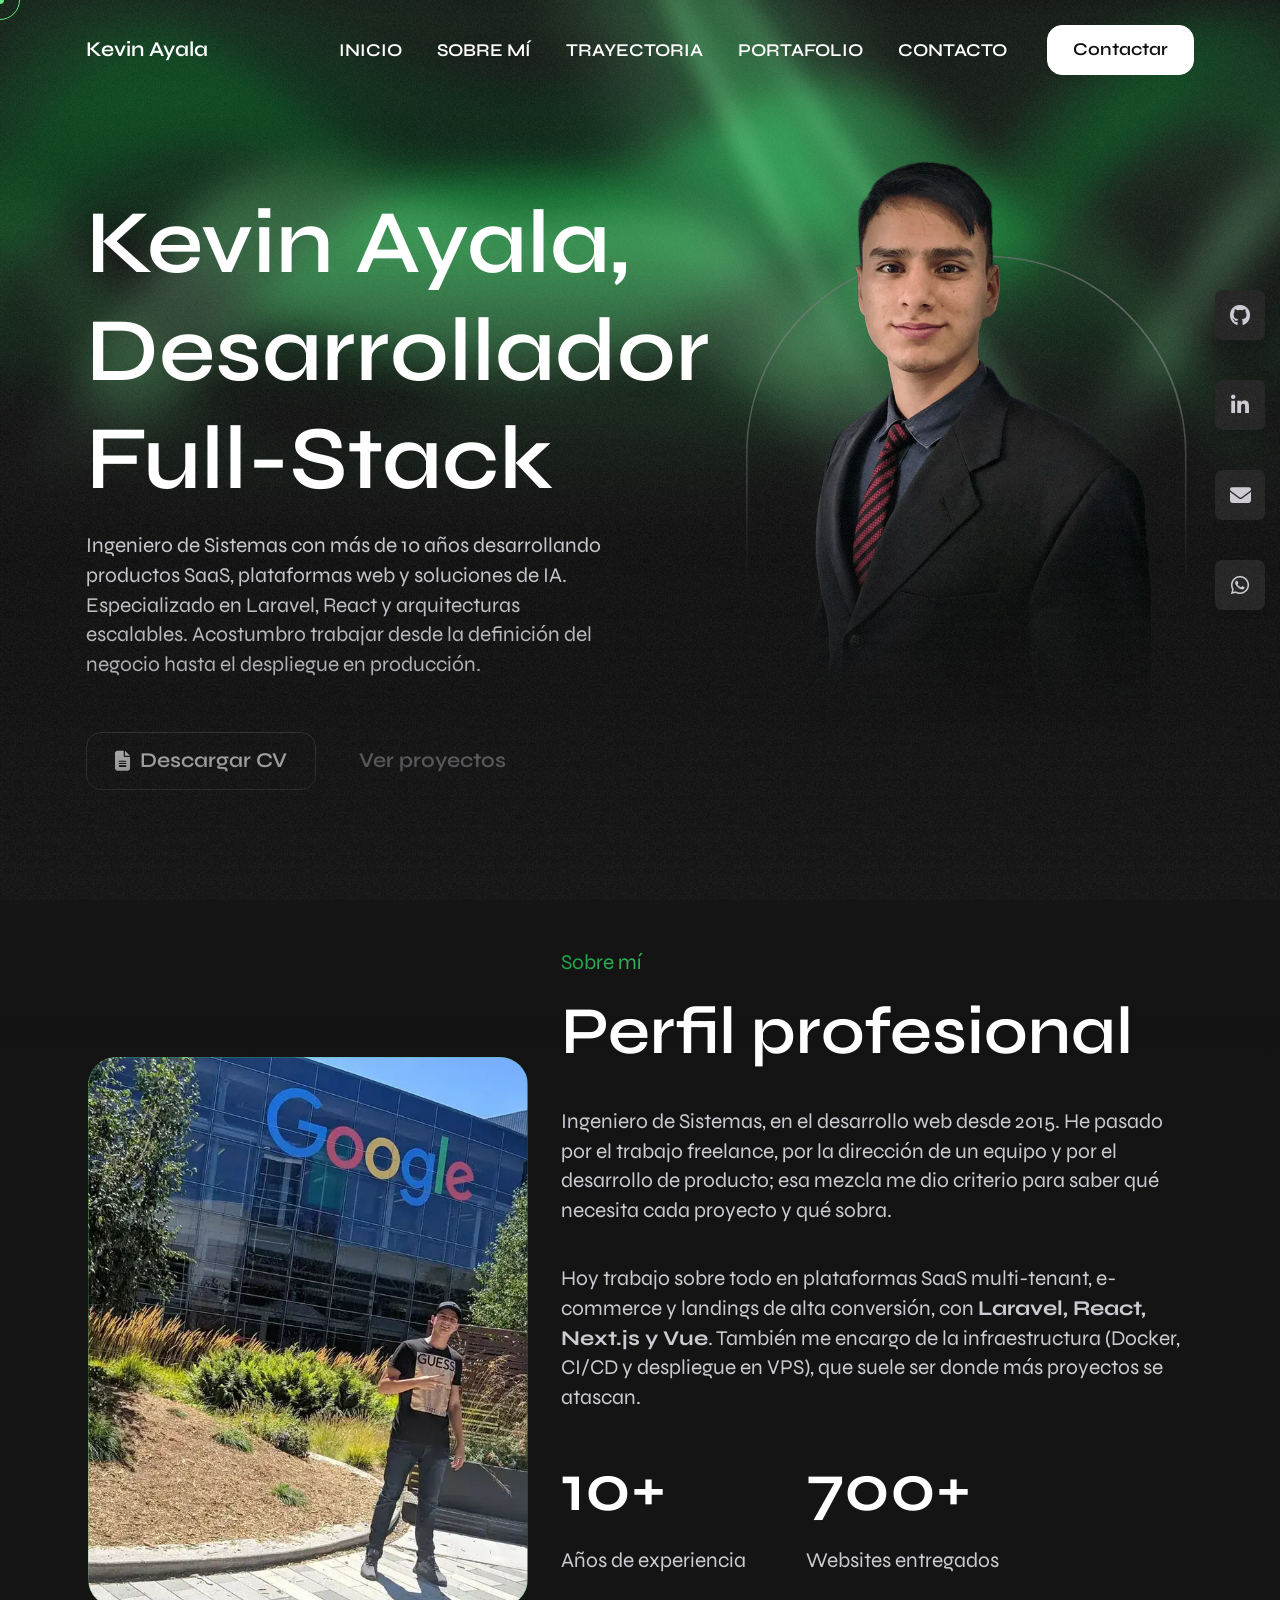
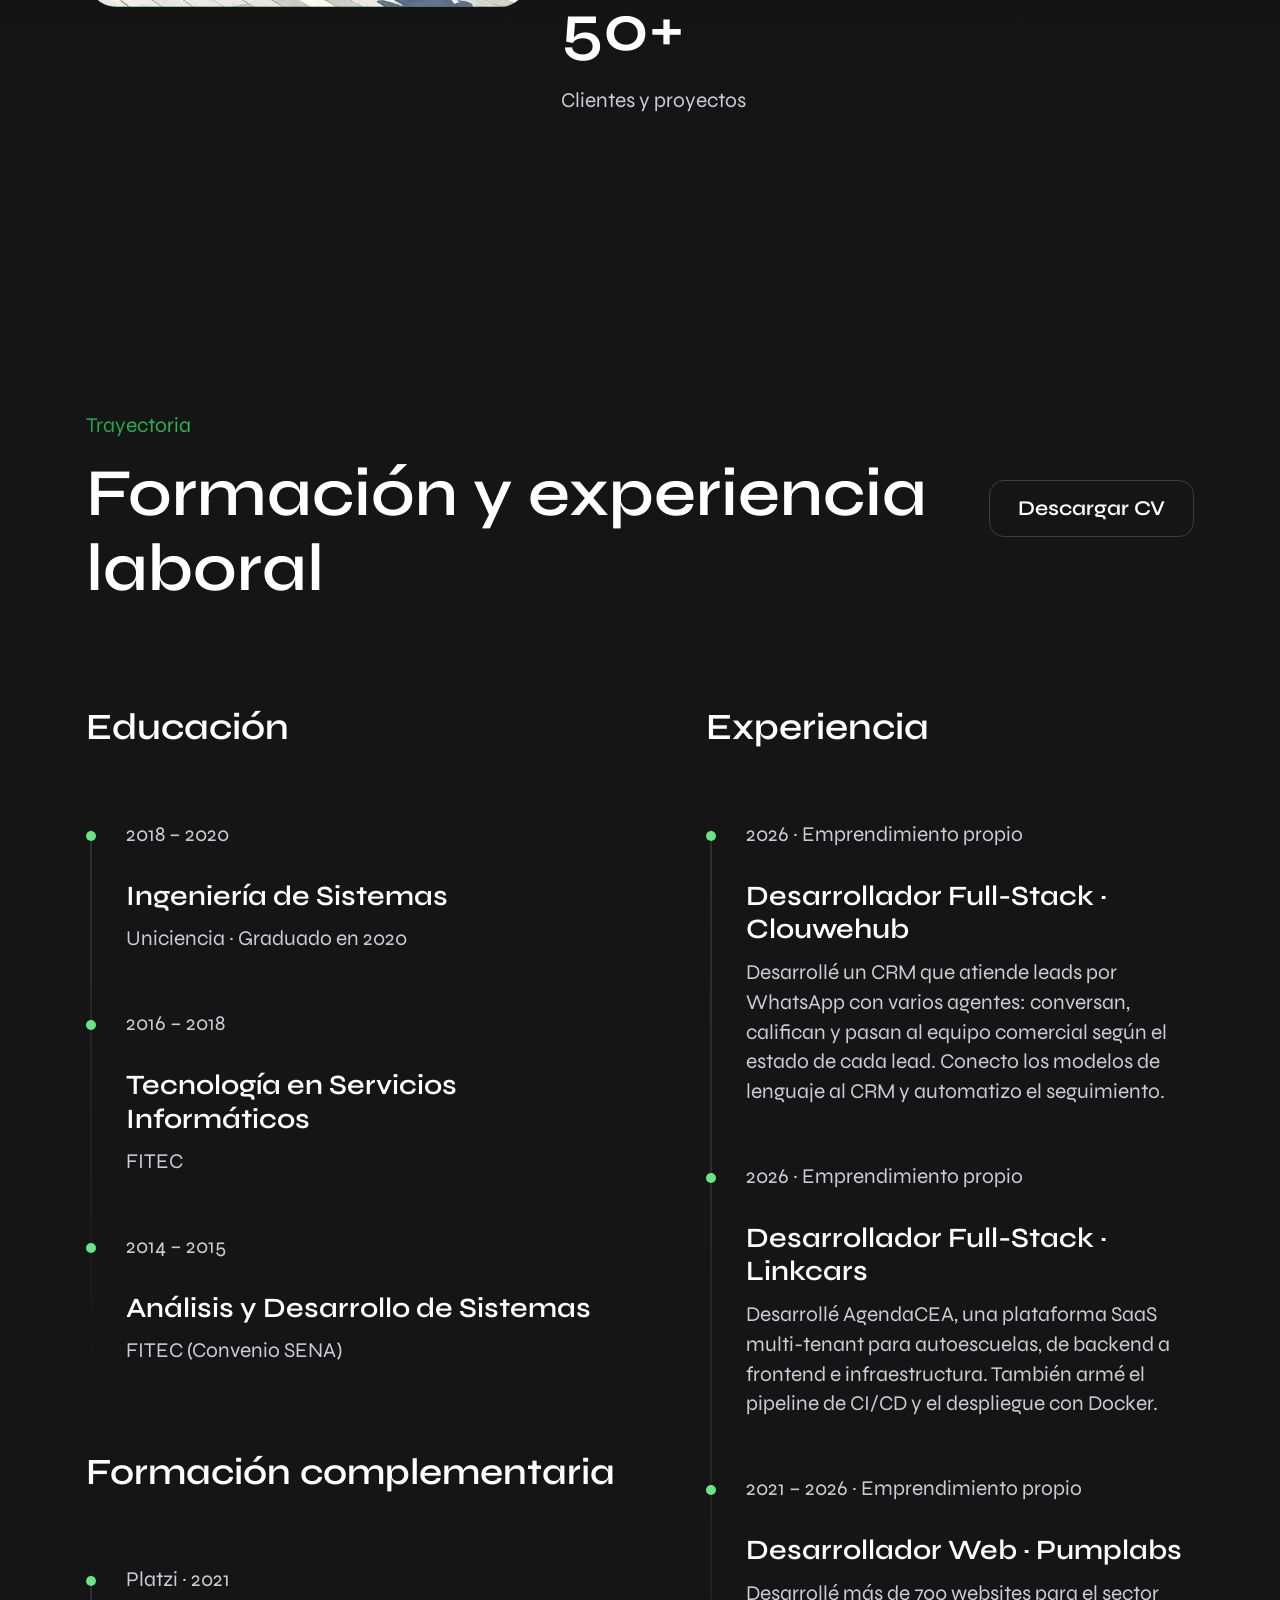
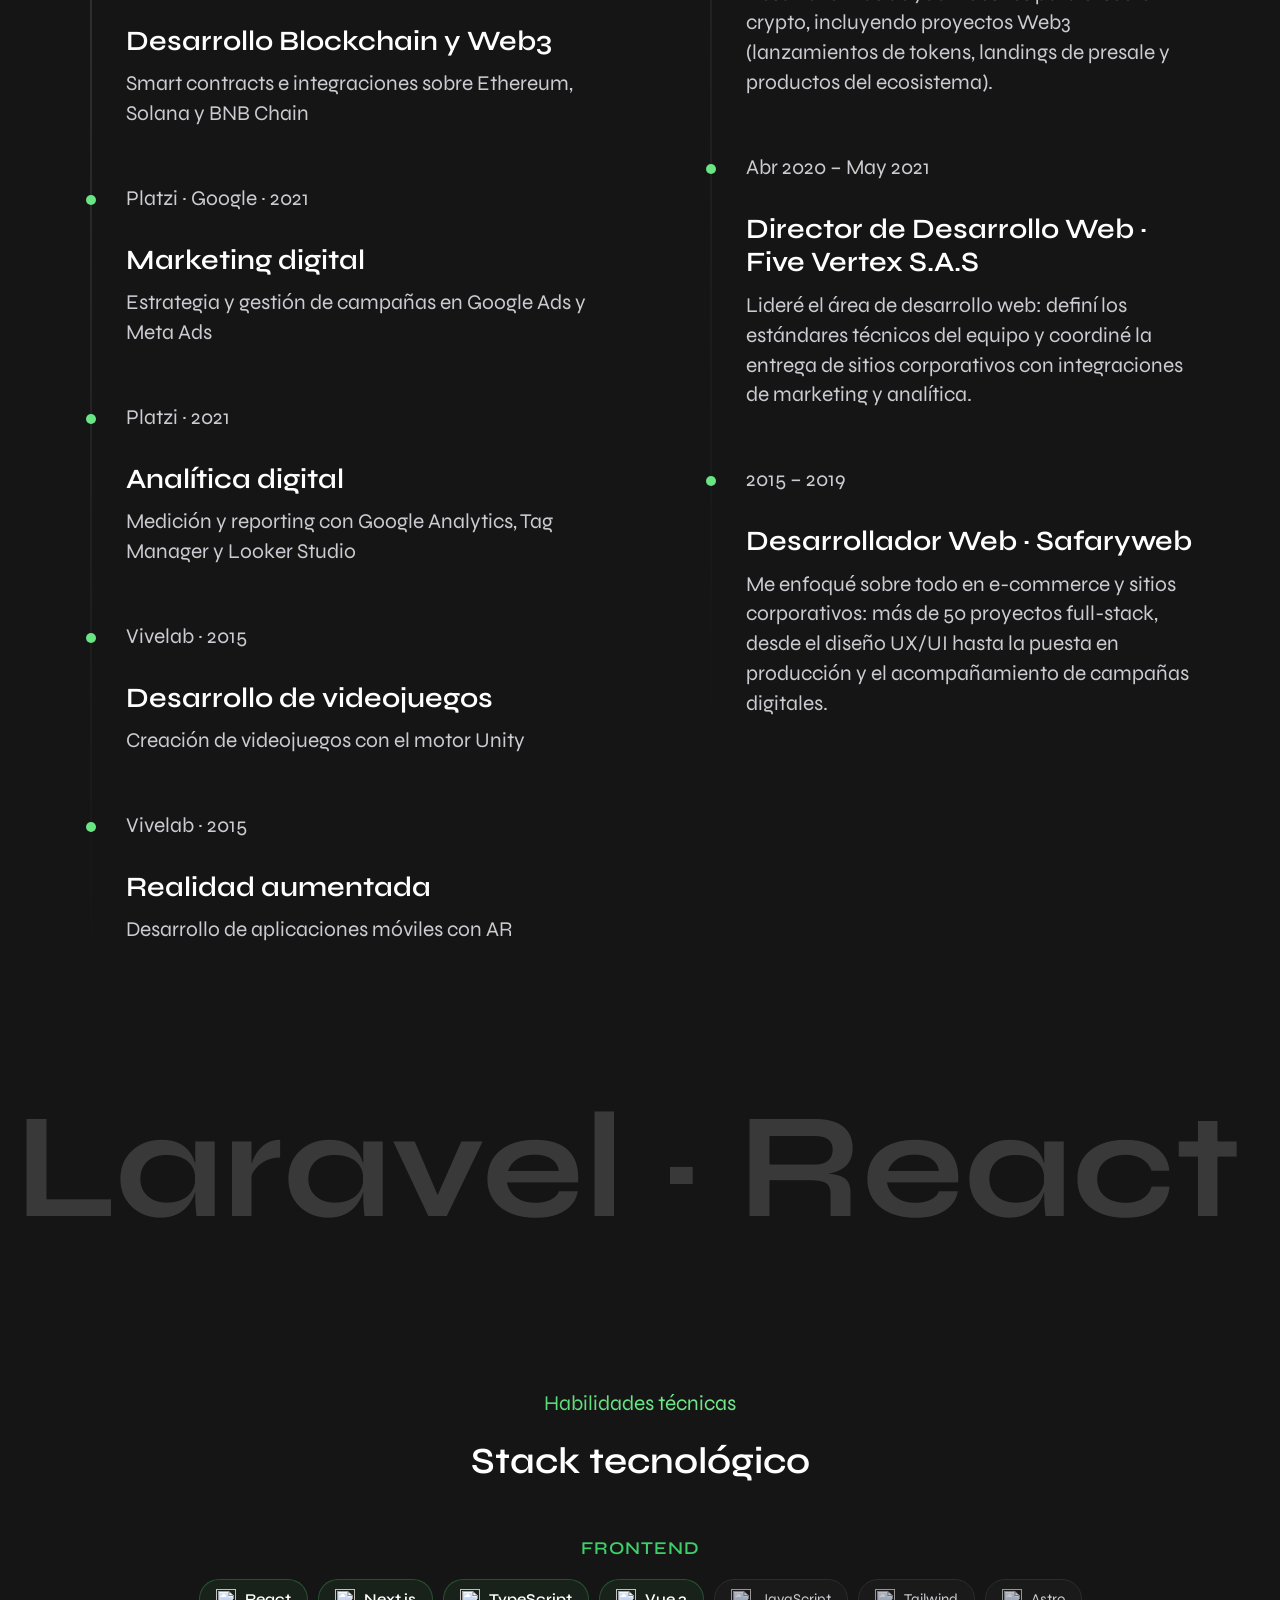
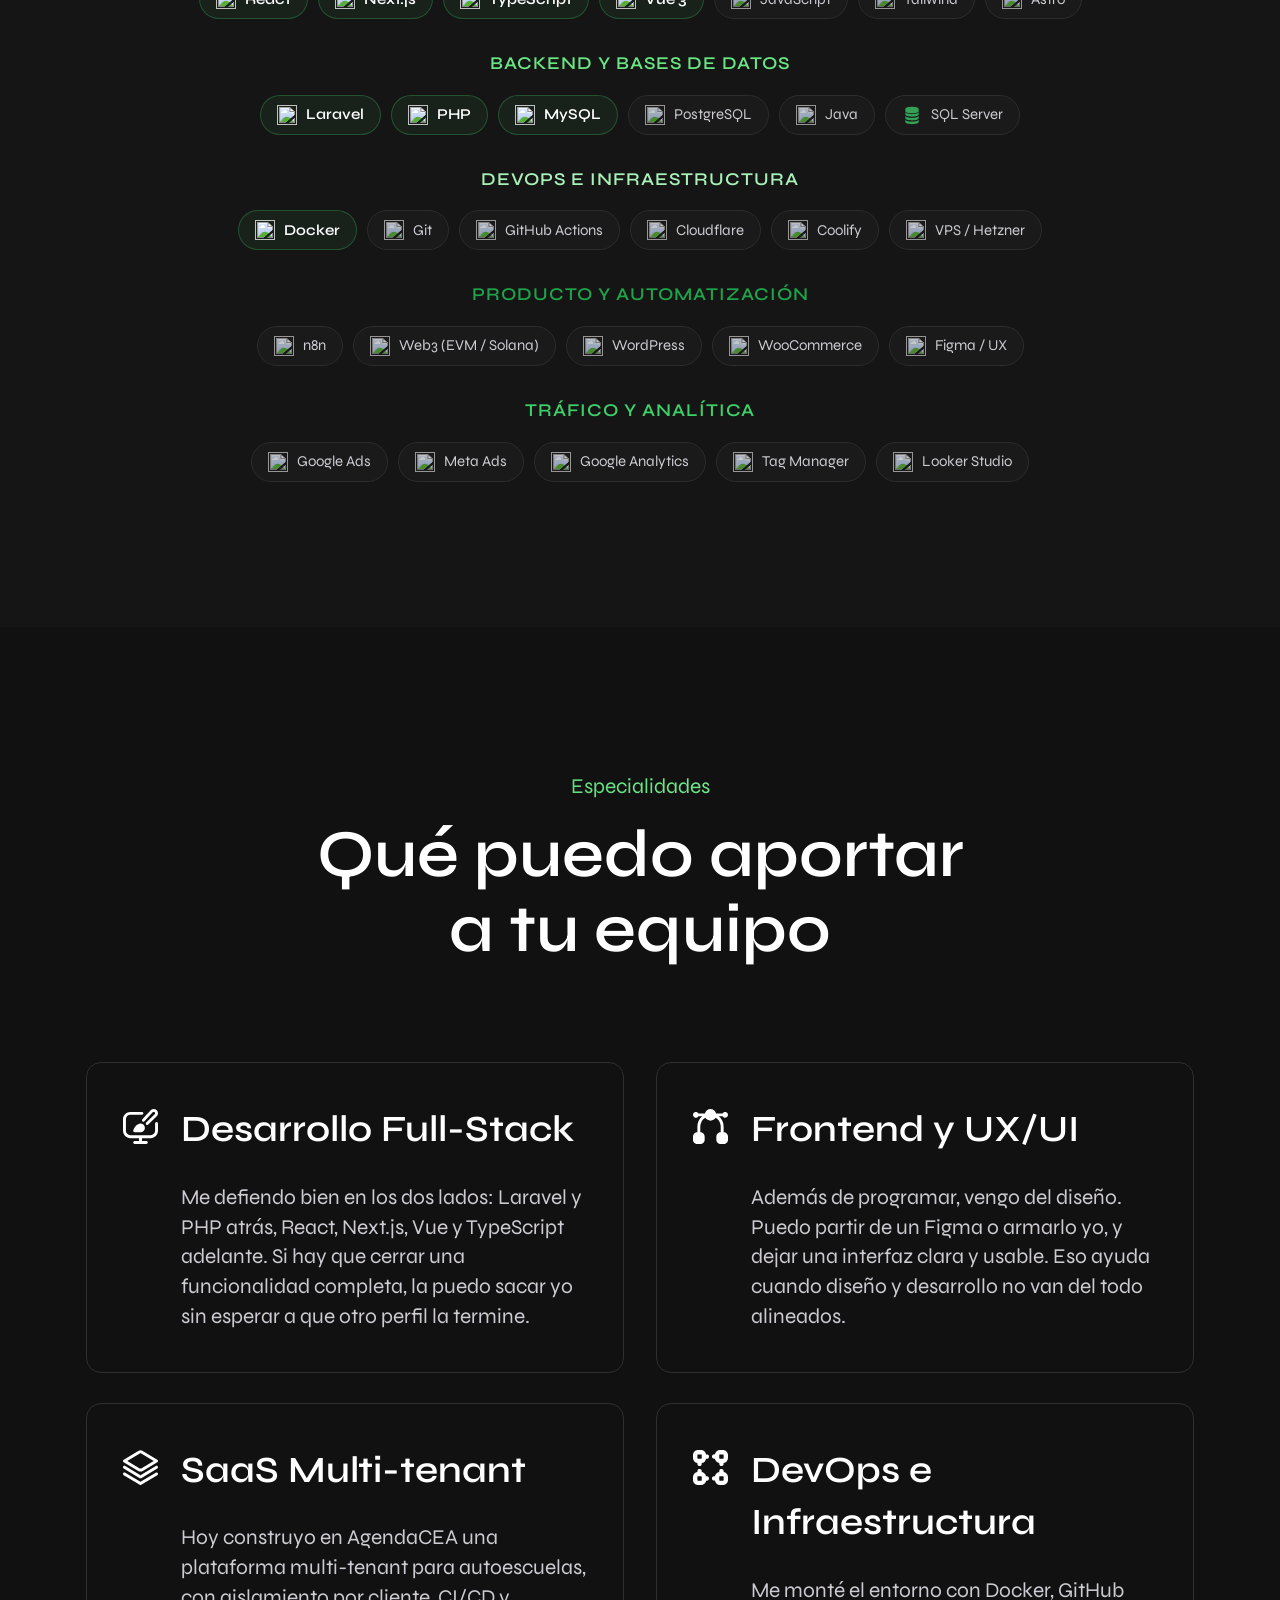
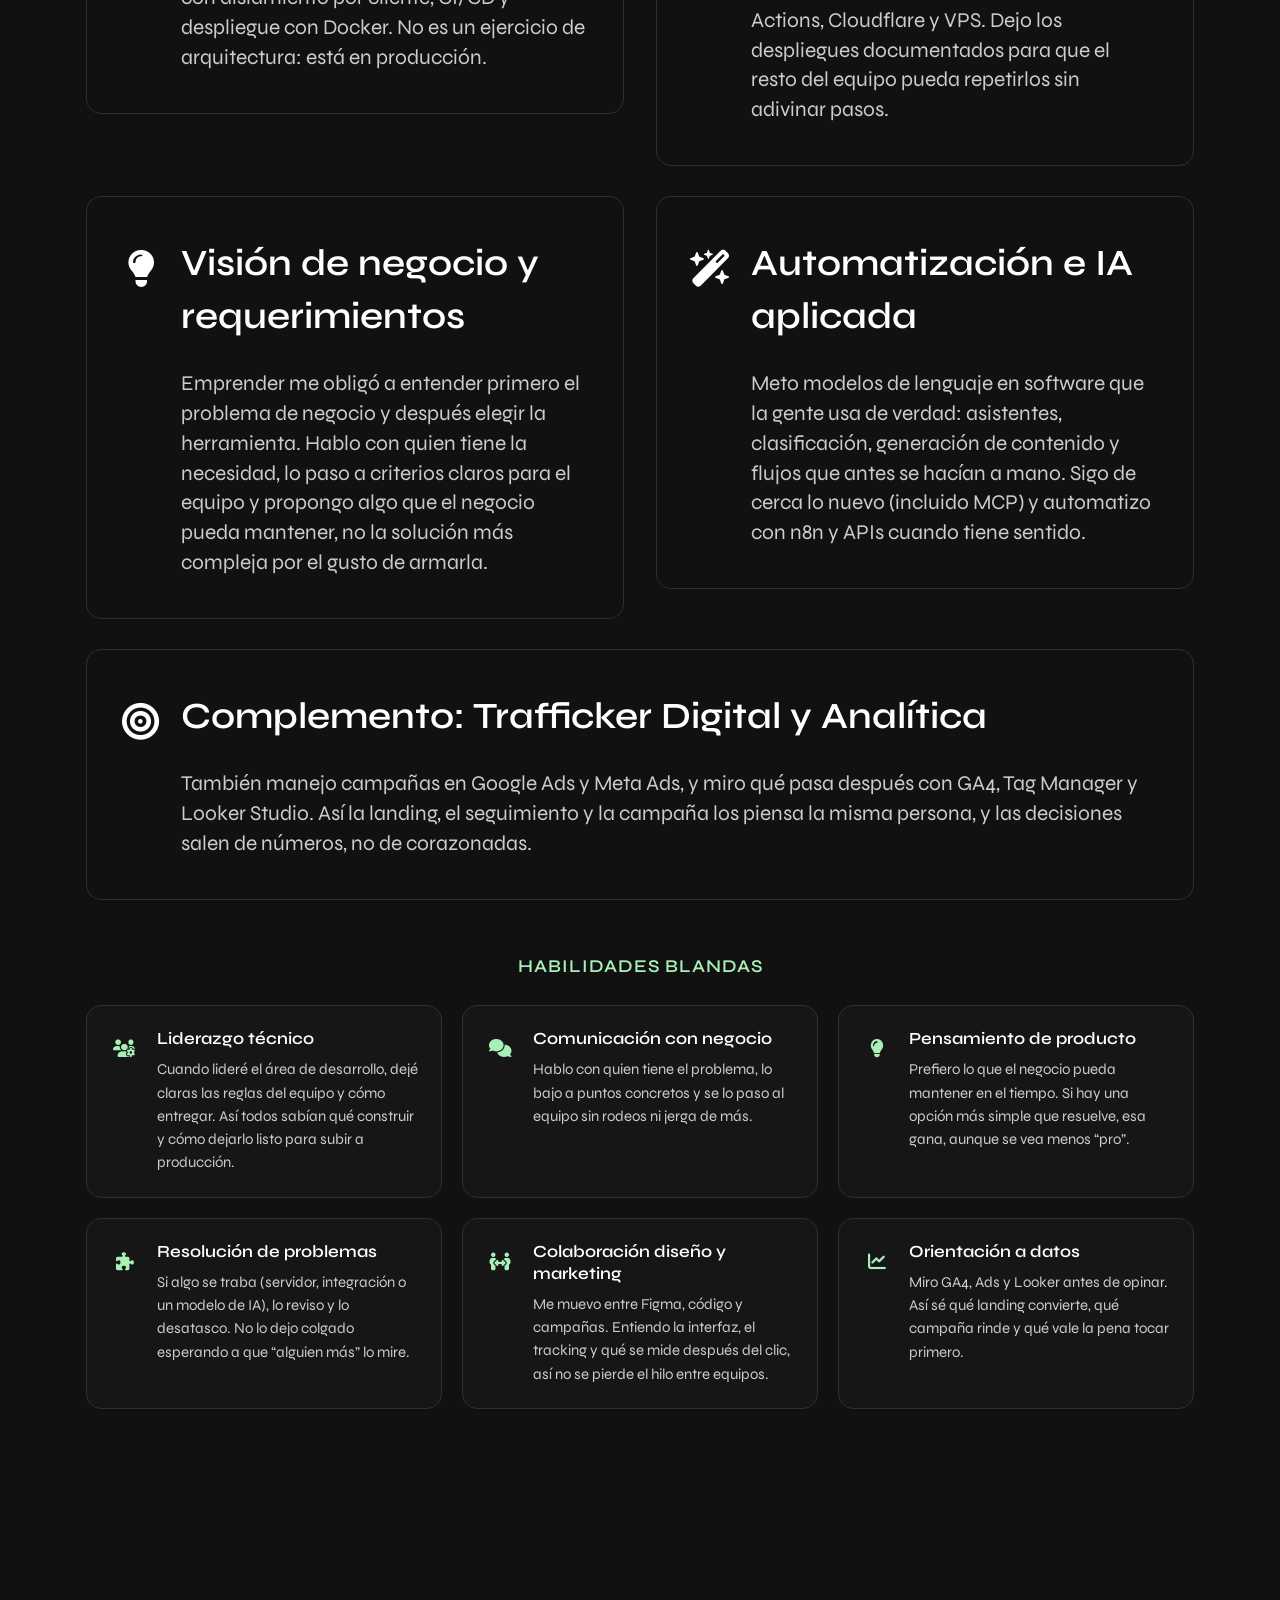
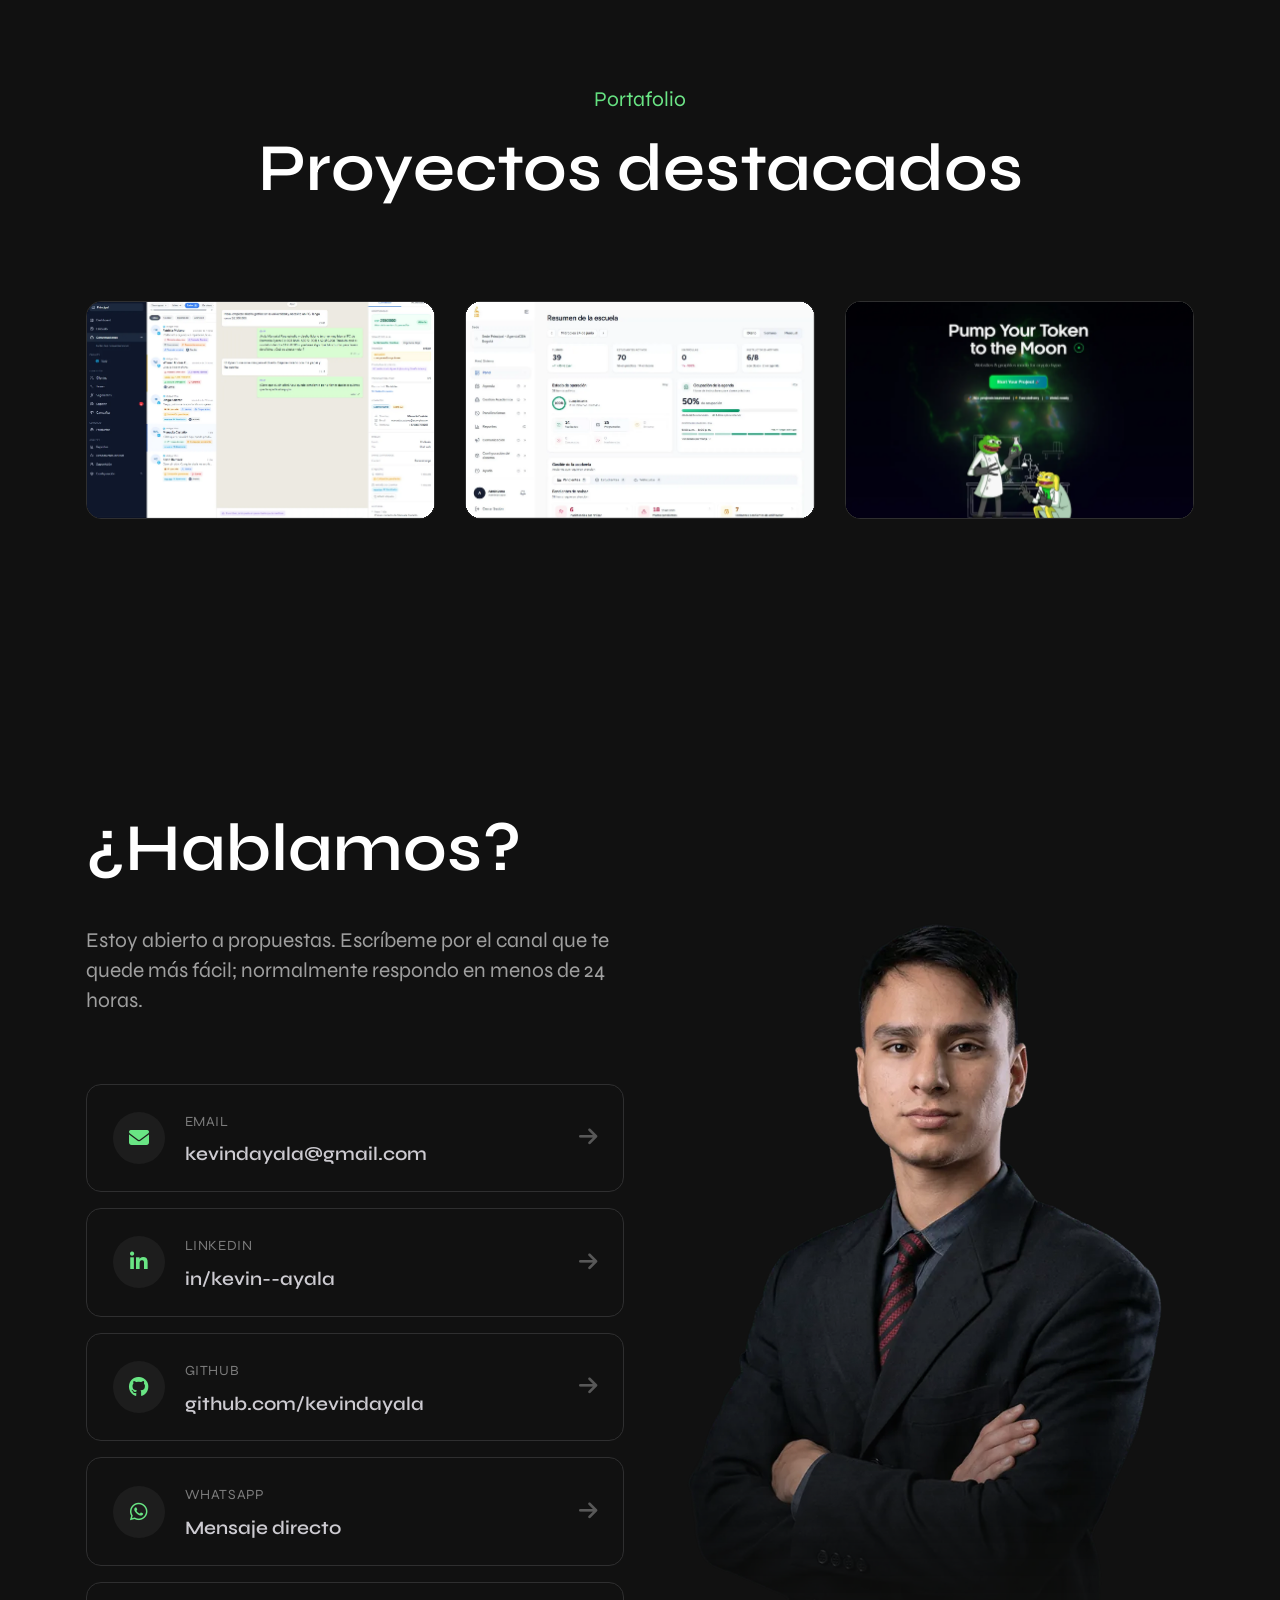
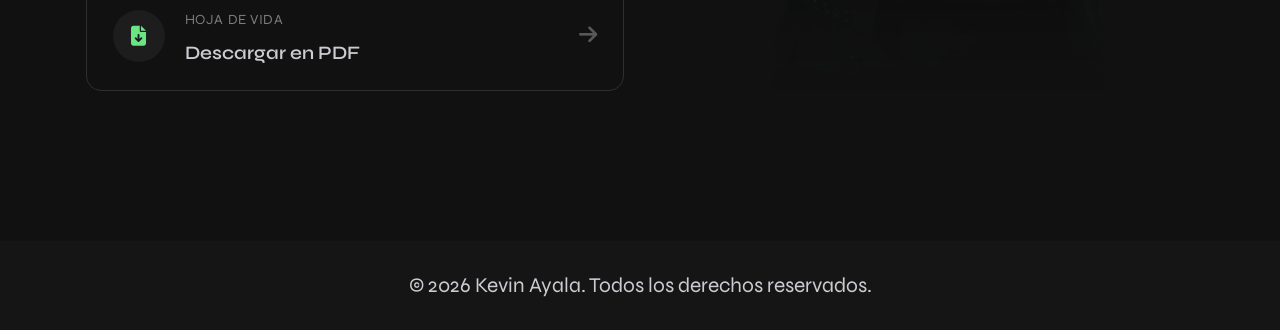
==== index.html @ e7b2472b "Initial commit: portafolio personal de Kevin Ayala." ====
<!DOCTYPE html>
<html class="no-js" lang="es">
  <head>
    <meta charset="utf-8">
    <meta http-equiv="x-ua-compatible" content="ie=edge">
    <meta name="viewport" content="width=device-width, initial-scale=1">
    <meta name="author" content="Kevin Ayala">
    <meta name="description" content="Ingeniero de Sistemas con más de 10 años desarrollando productos SaaS, plataformas web y soluciones de IA. Especializado en Laravel, React y arquitecturas escalables.">
    <meta name="robots" content="index, follow, max-image-preview:large">
    <meta name="theme-color" content="#111111">
    <link rel="canonical" href="https://kevindayala.github.io/">
    <link rel="icon" href="assets/img/brand/favicon.svg" type="image/svg+xml">
    <link rel="icon" href="assets/img/brand/favicon.png" sizes="64x64">
    <link rel="apple-touch-icon" href="assets/img/brand/apple-touch-icon.png">
    <title>Kevin Ayala, Desarrollador Full-Stack | Laravel, React e IA</title>

    <!-- Open Graph / Twitter -->
    <meta property="og:type" content="profile">
    <meta property="og:locale" content="es_CO">
    <meta property="og:site_name" content="Kevin Ayala">
    <meta property="og:title" content="Kevin Ayala, Desarrollador Full-Stack | Laravel, React e IA">
    <meta property="og:description" content="Ingeniero de Sistemas con más de 10 años desarrollando productos SaaS, plataformas web y soluciones de IA. Especializado en Laravel, React y arquitecturas escalables.">
    <meta property="og:url" content="https://kevindayala.github.io/">
    <meta property="og:image" content="https://kevindayala.github.io/assets/img/kevin/og.png">
    <meta property="og:image:width" content="1024">
    <meta property="og:image:height" content="537">
    <meta property="og:image:alt" content="Kevin Ayala, Desarrollador Full-Stack">
    <meta name="twitter:card" content="summary_large_image">
    <meta name="twitter:title" content="Kevin Ayala, Desarrollador Full-Stack | Laravel, React e IA">
    <meta name="twitter:description" content="Ingeniero de Sistemas con más de 10 años desarrollando productos SaaS, plataformas web y soluciones de IA. Especializado en Laravel, React y arquitecturas escalables.">
    <meta name="twitter:image" content="https://kevindayala.github.io/assets/img/kevin/og.png">

    <link rel="preconnect" href="https://fonts.googleapis.com">
    <link rel="preconnect" href="https://fonts.gstatic.com" crossorigin>
    <link rel="preload" href="assets/img/kevin/cover.webp" as="image" type="image/webp" fetchpriority="high">
    <link href="https://fonts.googleapis.com/css2?family=Syne:wght@400..800&display=swap" rel="stylesheet">
    <link rel="stylesheet" href="assets/css/bootstrap.min.css">
    <link rel="stylesheet" href="assets/css/fontawesome.min.css">
    <link rel="stylesheet" href="assets/css/animate.css">
    <link rel="stylesheet" href="assets/css/style.css">

    <script type="application/ld+json">
    {
      "@context": "https://schema.org",
      "@graph": [
        {
          "@type": "WebSite",
          "@id": "https://kevindayala.github.io/#website",
          "url": "https://kevindayala.github.io/",
          "name": "Kevin Ayala",
          "description": "Portafolio de Kevin Ayala, Desarrollador Full-Stack",
          "inLanguage": "es-CO",
          "publisher": { "@id": "https://kevindayala.github.io/#person" }
        },
        {
          "@type": "Person",
          "@id": "https://kevindayala.github.io/#person",
          "name": "Kevin Ayala",
          "url": "https://kevindayala.github.io/",
          "image": "https://kevindayala.github.io/assets/img/kevin/og.png",
          "jobTitle": "Desarrollador Full-Stack",
          "description": "Ingeniero de Sistemas con más de 10 años desarrollando productos SaaS, plataformas web y soluciones de IA. Especializado en Laravel, React y arquitecturas escalables. Acostumbro trabajar desde la definición del negocio hasta el despliegue en producción.",
          "address": {
            "@type": "PostalAddress",
            "addressLocality": "Bucaramanga",
            "addressCountry": "CO"
          },
          "sameAs": [
            "https://github.com/kevindayala",
            "https://linkedin.com/in/kevin--ayala"
          ],
          "knowsAbout": ["Laravel", "React", "Next.js", "Vue", "Docker", "SaaS", "LLM", "TypeScript"]
        }
      ]
    }
    </script>
  </head>
  <body>
    <div class="cs_grain" aria-hidden="true"></div>
    <!-- Scroll progress bar -->
    <div class="cs_scroll_progress" role="presentation"><span></span></div>

    <!-- Start Preloader -->
    <div class="cs_preloader cs_accent_color cs_primary_font">
      <div class="cs_preloader_in">K</div>
    </div>
    <!-- End Preloader -->

    <a class="cs_skip_link" href="#contenido">Saltar al contenido</a>

    <!-- Start Header Section -->
    <header class="cs_site_header cs_style_1 cs_transparent_header cs_primary_color cs_sticky_header">
      <div class="cs_main_header">
        <div class="container">
          <div class="cs_main_header_in">
            <div class="cs_main_header_left">
              <a class="cs_site_branding" href="index.html">
                <span class="cs_primary_color cs_semibold cs_fs_21">Kevin Ayala</span>
              </a>
            </div>
            <div class="cs_main_header_right">
              <nav class="cs_nav cs_semibold">
                <ul class="cs_nav_list">
                  <li><a href="#home">Inicio</a></li>
                  <li><a href="#about">Sobre mí</a></li>
                  <li><a href="#resume">Trayectoria</a></li>
                  <li><a href="#portfolio">Portafolio</a></li>
                  <li><a href="#contact">Contacto</a></li>
                </ul>
              </nav>
              <a href="#contact" class="cs_btn cs_style_1 cs_type_2 cs_radius_15">Contactar</a>
            </div>
          </div>
        </div>
      </div>
    </header>
    <!-- End Header Section -->

    <main id="contenido">
    <!-- Start Hero Section -->
    <section class="cs_hero cs_style_1 cs_center position-relative" id="home">
      <div class="cs_hero_aurora" aria-hidden="true">
        <canvas class="cs_hero_aurora_canvas"></canvas>
      </div>
      <div class="cs_hero_light" aria-hidden="true">
        <img src="assets/img/brand/light.svg" alt="">
      </div>
      <div class="container">
        <div class="cs_hero_text position-relative wow fadeInLeft" data-wow-duration="1s" data-wow-delay="0.2s">
          <h1 class="cs_hero_title cs_fs_90 cs_mb_18 cs_split_text">Kevin Ayala, Desarrollador Full-Stack</h1>
          <p class="cs_hero_subtitle cs_mb_52">Ingeniero de Sistemas con más de 10 años desarrollando productos SaaS, plataformas web y soluciones de IA. Especializado en Laravel, React y arquitecturas escalables. Acostumbro trabajar desde la definición del negocio hasta el despliegue en producción.</p>
          <div class="cs_hero_btns">
            <a href="assets/CV_Kevin_Ayala.pdf" class="cs_btn cs_style_1 cs_radius_15" download>
              <i class="fa-solid fa-file-lines" aria-hidden="true"></i>
              Descargar CV
            </a>
            <a href="#portfolio" class="cs_btn cs_style_1 cs_type_1 cs_radius_15">Ver proyectos</a>
          </div>
        </div>
        <div class="cs_hero_img wow fadeInDown" data-wow-duration="1s" data-wow-delay="0.3s">
          <img src="assets/img/kevin/cover.webp" alt="Kevin Ayala" width="784" height="1080" fetchpriority="high" decoding="async">
          <div class="cs_hero_img_shape">
            <svg width="557" height="545" viewBox="0 0 557 545" fill="none" xmlns="http://www.w3.org/2000/svg">
              <mask id="path-1-inside-1_98_216" fill="white">
              <path d="M0.0170898 250.563C0.0170898 112.492 111.946 0.563171 250.017 0.563171H306.983C445.054 0.563171 556.983 112.492 556.983 250.563V545H0.0170898V250.563Z"/>
              </mask>
              <path d="M-1.98291 250.563C-1.98291 111.387 110.841 -1.43683 250.017 -1.43683H306.983C446.159 -1.43683 558.983 111.387 558.983 250.563H554.983C554.983 113.597 443.949 2.56317 306.983 2.56317H250.017C113.05 2.56317 2.01709 113.597 2.01709 250.563H-1.98291ZM556.983 545H0.0170898H556.983ZM-1.98291 545V250.563C-1.98291 111.387 110.841 -1.43683 250.017 -1.43683V2.56317C113.05 2.56317 2.01709 113.597 2.01709 250.563V545H-1.98291ZM306.983 -1.43683C446.159 -1.43683 558.983 111.387 558.983 250.563V545H554.983V250.563C554.983 113.597 443.949 2.56317 306.983 2.56317V-1.43683Z" fill="url(#paint0_linear_98_216)" fill-opacity="0.8" mask="url(#path-1-inside-1_98_216)"/>
              <defs>
              <linearGradient id="paint0_linear_98_216" x1="303.558" y1="433.754" x2="298.481" y2="-12.7793" gradientUnits="userSpaceOnUse">
              <stop stop-color="#CDCBD1" stop-opacity="0" offset="0"/>
              <stop offset="1" stop-color="#69686B"/>
              </linearGradient>
              </defs>
            </svg>
          </div>
        </div>
      </div>
      <div class="cs_hero_social_btns wow fadeIn" data-wow-duration="1.3s" data-wow-delay="0.2s">
        <a href="https://github.com/kevindayala" target="_blank" rel="noopener noreferrer" class="cs_center cs_radius_7" aria-label="GitHub"><i class="fa-brands fa-github"></i></a>
        <a href="https://linkedin.com/in/kevin--ayala" target="_blank" rel="noopener noreferrer" class="cs_center cs_radius_7" aria-label="LinkedIn"><i class="fa-brands fa-linkedin-in"></i></a>
        <a href="#contact" class="cs_center cs_radius_7 js-mail" data-mail="a2V2aW5kYXlhbGFAZ21haWwuY29t" aria-label="Email"><i class="fa-solid fa-envelope"></i></a>
        <a href="#" class="cs_center cs_radius_7 js-whatsapp" data-wa="NTczMTYzOTQyNDU5" rel="noopener noreferrer" aria-label="WhatsApp"><i class="fa-brands fa-whatsapp"></i></a>
      </div>
    </section>
    <!-- End Hero Section -->

    <!-- Start About Section -->
    <section id="about">
      <div class="container">
        <div class="row align-items-center cs_gap_y_40 cs_about_row">
          <div class="col-lg-7 cs_about_copy">
            <div class="cs_about_info">
              <div class="cs_section_heading cs_style_1 cs_mb_38">
                <p class="cs_section_subtitle cs_accent_color cs_mb_16 wow fadeInUp" data-wow-duration="0.8s" data-wow-delay="0.2s">Sobre mí</p>
                <h2 class="cs_section_title cs_fs_67 mb-0">Perfil profesional</h2>
              </div>
              <div class="cs_about_body">
                <p class="cs_mb_38 cs_reveal">
                  Ingeniero de Sistemas, en el desarrollo web desde 2015. He pasado por el trabajo freelance,
                  por la dirección de un equipo y por el desarrollo de producto; esa mezcla me dio criterio para
                  saber qué necesita cada proyecto y qué sobra.
                </p>
                <p class="cs_mb_38 cs_reveal">
                  Hoy trabajo sobre todo en plataformas SaaS multi-tenant, e-commerce y landings de alta conversión,
                  con <strong>Laravel, React, Next.js y Vue</strong>. También me encargo de la infraestructura
                  (Docker, CI/CD y despliegue en VPS), que suele ser donde más proyectos se atascan.
                </p>
                <ul class="cs_list cs_style_2 cs_mp_0 cs_reveal">
                  <li>
                    <h2 class="cs_fs_67 cs_counter" data-count="10" data-suffix="+">10+</h2>
                    <p class="mb-0">Años de experiencia</p>
                  </li>
                  <li>
                    <h2 class="cs_fs_67 cs_counter" data-count="700" data-suffix="+">700+</h2>
                    <p class="mb-0">Websites entregados</p>
                  </li>
                  <li>
                    <h2 class="cs_fs_67 cs_counter" data-count="50" data-suffix="+">50+</h2>
                    <p class="mb-0">Clientes y proyectos</p>
                  </li>
                </ul>
              </div>
            </div>
          </div>
          <div class="col-lg-5 cs_about_media_col">
            <div class="cs_about_media_wrap cs_reveal_media">
              <div class="cs_about_media">
                <img src="assets/img/kevin/about.webp" alt="Kevin Ayala" width="800" height="800" loading="lazy" decoding="async">
              </div>
            </div>
          </div>
        </div>
      </div>
      <div class="cs_height_150 cs_height_lg_80"></div>
    </section>
    <!-- End About Section -->

    <!-- Start Resume Section -->
    <section id="resume" class="cs_ternary_bg">
      <div class="cs_height_145 cs_height_lg_75"></div>
      <div class="container">
        <div class="cs_section_heading cs_style_2">
          <div class="cs_section_heading_left">
            <p class="cs_section_subtitle cs_accent_color cs_mb_16 wow fadeInLeft" data-wow-duration="0.8s" data-wow-delay="0.2s">Trayectoria</p>
            <h2 class="cs_section_title cs_fs_67 mb-0">Formación y experiencia laboral</h2>
          </div>
          <div class="cs_section_heading_right">
            <a href="assets/CV_Kevin_Ayala.pdf" class="cs_btn cs_style_1 cs_radius_15" download>Descargar CV</a>
          </div>
        </div>
        <div class="cs_height_95 cs_height_lg_50"></div>
        <div class="row cs_gap_y_50">
          <div class="col-lg-6">
            <h3 class="cs_fs_37 cs_mb_66 cs_mb_lg_35">Educación</h3>
            <ul class="cs_list cs_style_1 cs_mp_0">
              <li class="wow fadeInUp" data-wow-duration="0.8s" data-wow-delay="0.10s">
                <p class="cs_mb_30 cs_mb_lg_15">2018 – 2020</p>
                <h3 class="cs_fs_28 cs_mb_11">Ingeniería de Sistemas</h3>
                <p class="mb-0">Uniciencia · Graduado en 2020</p>
              </li>
              <li class="wow fadeInUp" data-wow-duration="0.8s" data-wow-delay="0.22s">
                <p class="cs_mb_30 cs_mb_lg_15">2016 – 2018</p>
                <h3 class="cs_fs_28 cs_mb_11">Tecnología en Servicios Informáticos</h3>
                <p class="mb-0">FITEC</p>
              </li>
              <li class="wow fadeInUp" data-wow-duration="0.8s" data-wow-delay="0.34s">
                <p class="cs_mb_30 cs_mb_lg_15">2014 – 2015</p>
                <h3 class="cs_fs_28 cs_mb_11">Análisis y Desarrollo de Sistemas</h3>
                <p class="mb-0">FITEC (Convenio SENA)</p>
              </li>
            </ul>
            <div class="cs_height_80 cs_height_lg_50"></div>
            <h3 class="cs_fs_37 cs_mb_66 cs_mb_lg_35">Formación complementaria</h3>
            <ul class="cs_list cs_style_1 cs_mp_0">
              <li class="wow fadeInUp" data-wow-duration="0.8s" data-wow-delay="0.10s">
                <p class="cs_mb_30 cs_mb_lg_15">Platzi · 2021</p>
                <h3 class="cs_fs_28 cs_mb_11">Desarrollo Blockchain y Web3</h3>
                <p class="mb-0">Smart contracts e integraciones sobre Ethereum, Solana y BNB Chain</p>
              </li>
              <li class="wow fadeInUp" data-wow-duration="0.8s" data-wow-delay="0.22s">
                <p class="cs_mb_30 cs_mb_lg_15">Platzi · Google · 2021</p>
                <h3 class="cs_fs_28 cs_mb_11">Marketing digital</h3>
                <p class="mb-0">Estrategia y gestión de campañas en Google Ads y Meta Ads</p>
              </li>
              <li class="wow fadeInUp" data-wow-duration="0.8s" data-wow-delay="0.34s">
                <p class="cs_mb_30 cs_mb_lg_15">Platzi · 2021</p>
                <h3 class="cs_fs_28 cs_mb_11">Analítica digital</h3>
                <p class="mb-0">Medición y reporting con Google Analytics, Tag Manager y Looker Studio</p>
              </li>
              <li class="wow fadeInUp" data-wow-duration="0.8s" data-wow-delay="0.46s">
                <p class="cs_mb_30 cs_mb_lg_15">Vivelab · 2015</p>
                <h3 class="cs_fs_28 cs_mb_11">Desarrollo de videojuegos</h3>
                <p class="mb-0">Creación de videojuegos con el motor Unity</p>
              </li>
              <li class="wow fadeInUp" data-wow-duration="0.8s" data-wow-delay="0.58s">
                <p class="cs_mb_30 cs_mb_lg_15">Vivelab · 2015</p>
                <h3 class="cs_fs_28 cs_mb_11">Realidad aumentada</h3>
                <p class="mb-0">Desarrollo de aplicaciones móviles con AR</p>
              </li>
            </ul>
          </div>
          <div class="col-lg-6">
            <div class="cs_pl_100">
              <h3 class="cs_fs_37 cs_mb_66 cs_mb_lg_35">Experiencia</h3>
              <ul class="cs_list cs_style_1 cs_mp_0 cs_timeline">
                <li class="wow fadeInLeft" data-wow-duration="0.8s" data-wow-delay="0.10s">
                  <p class="cs_mb_30 cs_mb_lg_15">2026 · Emprendimiento propio</p>
                  <h3 class="cs_fs_28 cs_mb_11">Desarrollador Full-Stack · Clouwehub</h3>
                  <p class="mb-0">Desarrollé un CRM que atiende leads por WhatsApp con varios agentes: conversan, califican y pasan al equipo comercial según el estado de cada lead. Conecto los modelos de lenguaje al CRM y automatizo el seguimiento.</p>
                </li>
                <li class="wow fadeInLeft" data-wow-duration="0.8s" data-wow-delay="0.22s">
                  <p class="cs_mb_30 cs_mb_lg_15">2026  · Emprendimiento propio</p>
                  <h3 class="cs_fs_28 cs_mb_11">Desarrollador Full-Stack · Linkcars</h3>
                  <p class="mb-0">Desarrollé AgendaCEA, una plataforma SaaS multi-tenant para autoescuelas, de backend a frontend e infraestructura. También armé el pipeline de CI/CD y el despliegue con Docker.</p>
                </li>
                <li class="wow fadeInLeft" data-wow-duration="0.8s" data-wow-delay="0.34s">
                  <p class="cs_mb_30 cs_mb_lg_15">2021 – 2026 · Emprendimiento propio</p>
                  <h3 class="cs_fs_28 cs_mb_11">Desarrollador Web · Pumplabs</h3>
                  <p class="mb-0">Desarrollé más de 700 websites para el sector crypto, incluyendo proyectos Web3 (lanzamientos de tokens, landings de presale y productos del ecosistema).</p>
                </li>
                <li class="wow fadeInLeft" data-wow-duration="0.8s" data-wow-delay="0.46s">
                  <p class="cs_mb_30 cs_mb_lg_15">Abr 2020 – May 2021</p>
                  <h3 class="cs_fs_28 cs_mb_11">Director de Desarrollo Web · Five Vertex S.A.S</h3>
                  <p class="mb-0">Lideré el área de desarrollo web: definí los estándares técnicos del equipo y coordiné la entrega de sitios corporativos con integraciones de marketing y analítica.</p>
                </li>
                <li class="wow fadeInLeft" data-wow-duration="0.8s" data-wow-delay="0.58s">
                  <p class="cs_mb_30 cs_mb_lg_15">2015 – 2019</p>
                  <h3 class="cs_fs_28 cs_mb_11">Desarrollador Web · Safaryweb</h3>
                  <p class="mb-0">Me enfoqué sobre todo en e-commerce y sitios corporativos: más de 50 proyectos full-stack, desde el diseño UX/UI hasta la puesta en producción y el acompañamiento de campañas digitales.</p>
                </li>
              </ul>
            </div>
          </div>
        </div>
      </div>
      <div class="cs_height_135 cs_height_lg_70"></div>
      <div class="cs_moving_text_wrap cs_style_1 cs_fs_150 cs_bold" aria-hidden="true">
        <div class="cs_moving_text_in">
          <div class="cs_moving_text">Laravel · React · Next.js · Vue · Docker · Web3 · </div>
          <div class="cs_moving_text">Laravel · React · Next.js · Vue · Docker · Web3 · </div>
        </div>
      </div>
      <div class="cs_height_135 cs_height_lg_70"></div>
      <div class="container">
        <div class="cs_section_heading cs_style_1 text-center cs_mb_50">
          <p class="cs_section_subtitle cs_accent_color cs_mb_16 wow fadeInUp" data-wow-duration="0.8s" data-wow-delay="0.2s">Habilidades técnicas</p>
          <h2 class="cs_section_title cs_fs_37 mb-0">Stack tecnológico</h2>
        </div>
        <div class="cs_stack_groups">
          <div class="cs_stack_group wow fadeInUp" data-wow-duration="0.8s" data-wow-delay="0.10s">
            <h4 class="cs_stack_row_title">Frontend</h4>
            <div class="cs_chip_row">
              <span class="cs_chip is-core"><img class="cs_chip_icon" src="https://cdn.simpleicons.org/react/69e584" alt="" width="20" height="20" loading="lazy"><span class="cs_chip_label">React</span></span>
              <span class="cs_chip is-core"><img class="cs_chip_icon" src="https://cdn.simpleicons.org/nextdotjs/69e584" alt="" width="20" height="20" loading="lazy"><span class="cs_chip_label">Next.js</span></span>
              <span class="cs_chip is-core"><img class="cs_chip_icon" src="https://cdn.simpleicons.org/typescript/69e584" alt="" width="20" height="20" loading="lazy"><span class="cs_chip_label">TypeScript</span></span>
              <span class="cs_chip is-core"><img class="cs_chip_icon" src="https://cdn.simpleicons.org/vuedotjs/69e584" alt="" width="20" height="20" loading="lazy"><span class="cs_chip_label">Vue 3</span></span>
              <span class="cs_chip"><img class="cs_chip_icon" src="https://cdn.simpleicons.org/javascript/69e584" alt="" width="20" height="20" loading="lazy"><span class="cs_chip_label">JavaScript</span></span>
              <span class="cs_chip"><img class="cs_chip_icon" src="https://cdn.simpleicons.org/tailwindcss/69e584" alt="" width="20" height="20" loading="lazy"><span class="cs_chip_label">Tailwind</span></span>
              <span class="cs_chip"><img class="cs_chip_icon" src="https://cdn.simpleicons.org/astro/69e584" alt="" width="20" height="20" loading="lazy"><span class="cs_chip_label">Astro</span></span>
            </div>
          </div>
          <div class="cs_stack_group wow fadeInUp" data-wow-duration="0.8s" data-wow-delay="0.20s">
            <h4 class="cs_stack_row_title">Backend y bases de datos</h4>
            <div class="cs_chip_row">
              <span class="cs_chip is-core"><img class="cs_chip_icon" src="https://cdn.simpleicons.org/laravel/3ecf6a" alt="" width="20" height="20" loading="lazy"><span class="cs_chip_label">Laravel</span></span>
              <span class="cs_chip is-core"><img class="cs_chip_icon" src="https://cdn.simpleicons.org/php/3ecf6a" alt="" width="20" height="20" loading="lazy"><span class="cs_chip_label">PHP</span></span>
              <span class="cs_chip is-core"><img class="cs_chip_icon" src="https://cdn.simpleicons.org/mysql/3ecf6a" alt="" width="20" height="20" loading="lazy"><span class="cs_chip_label">MySQL</span></span>
              <span class="cs_chip"><img class="cs_chip_icon" src="https://cdn.simpleicons.org/postgresql/3ecf6a" alt="" width="20" height="20" loading="lazy"><span class="cs_chip_label">PostgreSQL</span></span>
              <span class="cs_chip"><img class="cs_chip_icon" src="https://cdn.simpleicons.org/openjdk/3ecf6a" alt="" width="20" height="20" loading="lazy"><span class="cs_chip_label">Java</span></span>
              <span class="cs_chip"><img class="cs_chip_icon" src="assets/img/icons/sqlserver.svg" alt="" width="20" height="20" loading="lazy"><span class="cs_chip_label">SQL Server</span></span>
            </div>
          </div>
          <div class="cs_stack_group wow fadeInUp" data-wow-duration="0.8s" data-wow-delay="0.30s">
            <h4 class="cs_stack_row_title">DevOps e infraestructura</h4>
            <div class="cs_chip_row">
              <span class="cs_chip is-core"><img class="cs_chip_icon" src="https://cdn.simpleicons.org/docker/a8f0b8" alt="" width="20" height="20" loading="lazy"><span class="cs_chip_label">Docker</span></span>
              <span class="cs_chip"><img class="cs_chip_icon" src="https://cdn.simpleicons.org/git/a8f0b8" alt="" width="20" height="20" loading="lazy"><span class="cs_chip_label">Git</span></span>
              <span class="cs_chip"><img class="cs_chip_icon" src="https://cdn.simpleicons.org/githubactions/a8f0b8" alt="" width="20" height="20" loading="lazy"><span class="cs_chip_label">GitHub Actions</span></span>
              <span class="cs_chip"><img class="cs_chip_icon" src="https://cdn.simpleicons.org/cloudflare/a8f0b8" alt="" width="20" height="20" loading="lazy"><span class="cs_chip_label">Cloudflare</span></span>
              <span class="cs_chip"><img class="cs_chip_icon" src="https://cdn.simpleicons.org/coolify/a8f0b8" alt="" width="20" height="20" loading="lazy"><span class="cs_chip_label">Coolify</span></span>
              <span class="cs_chip"><img class="cs_chip_icon" src="https://cdn.simpleicons.org/hetzner/a8f0b8" alt="" width="20" height="20" loading="lazy"><span class="cs_chip_label">VPS / Hetzner</span></span>
            </div>
          </div>
          <div class="cs_stack_group wow fadeInUp" data-wow-duration="0.8s" data-wow-delay="0.40s">
            <h4 class="cs_stack_row_title">Producto y automatización</h4>
            <div class="cs_chip_row">
              <span class="cs_chip"><img class="cs_chip_icon" src="https://cdn.simpleicons.org/n8n/3ecf6a" alt="" width="20" height="20" loading="lazy"><span class="cs_chip_label">n8n</span></span>
              <span class="cs_chip"><img class="cs_chip_icon" src="https://cdn.simpleicons.org/ethereum/3ecf6a" alt="" width="20" height="20" loading="lazy"><span class="cs_chip_label">Web3 (EVM / Solana)</span></span>
              <span class="cs_chip"><img class="cs_chip_icon" src="https://cdn.simpleicons.org/wordpress/3ecf6a" alt="" width="20" height="20" loading="lazy"><span class="cs_chip_label">WordPress</span></span>
              <span class="cs_chip"><img class="cs_chip_icon" src="https://cdn.simpleicons.org/woocommerce/3ecf6a" alt="" width="20" height="20" loading="lazy"><span class="cs_chip_label">WooCommerce</span></span>
              <span class="cs_chip"><img class="cs_chip_icon" src="https://cdn.simpleicons.org/figma/3ecf6a" alt="" width="20" height="20" loading="lazy"><span class="cs_chip_label">Figma / UX</span></span>
            </div>
          </div>
          <div class="cs_stack_group wow fadeInUp" data-wow-duration="0.8s" data-wow-delay="0.50s">
            <h4 class="cs_stack_row_title">Tráfico y analítica</h4>
            <div class="cs_chip_row">
              <span class="cs_chip"><img class="cs_chip_icon" src="https://cdn.simpleicons.org/googleads/1fa34a" alt="" width="20" height="20" loading="lazy"><span class="cs_chip_label">Google Ads</span></span>
              <span class="cs_chip"><img class="cs_chip_icon" src="https://cdn.simpleicons.org/meta/1fa34a" alt="" width="20" height="20" loading="lazy"><span class="cs_chip_label">Meta Ads</span></span>
              <span class="cs_chip"><img class="cs_chip_icon" src="https://cdn.simpleicons.org/googleanalytics/1fa34a" alt="" width="20" height="20" loading="lazy"><span class="cs_chip_label">Google Analytics</span></span>
              <span class="cs_chip"><img class="cs_chip_icon" src="https://cdn.simpleicons.org/googletagmanager/1fa34a" alt="" width="20" height="20" loading="lazy"><span class="cs_chip_label">Tag Manager</span></span>
              <span class="cs_chip"><img class="cs_chip_icon" src="https://cdn.simpleicons.org/looker/1fa34a" alt="" width="20" height="20" loading="lazy"><span class="cs_chip_label">Looker Studio</span></span>
            </div>
          </div>
        </div>
      </div>
      <div class="cs_height_145 cs_height_lg_75"></div>
    </section>
    <!-- End Resume Section -->

    <!-- Start Service Section -->
    <section id="services">
      <div class="cs_height_145 cs_height_lg_75"></div>
      <div class="container">
        <div class="cs_section_heading cs_style_1 text-center">
          <p class="cs_section_subtitle cs_accent_color cs_mb_16 wow fadeInUp" data-wow-duration="0.8s" data-wow-delay="0.2s">Especialidades</p>
          <h2 class="cs_section_title cs_fs_67 mb-0">Qué puedo aportar<br>a tu equipo</h2>
        </div>
        <div class="cs_height_95 cs_height_lg_50"></div>
        <div class="row cs_gap_y_30">
          <div class="col-lg-6 wow fadeInUp" data-wow-duration="0.8s" data-wow-delay="0.10s">
            <div class="cs_iconbox cs_style_1 cs_radius_15">
              <div class="cs_iconbox_icon"><img src="assets/img/icons/customize-computer.svg" alt=""></div>
              <div class="cs_iconbox_right">
                <h3 class="cs_iconbox_title cs_mb_27 cs_fs_37 cs_mb_lg_17">Desarrollo Full-Stack</h3>
                <p class="mb-0">Me defiendo bien en los dos lados: Laravel y PHP atrás, React, Next.js, Vue y TypeScript adelante. Si hay que cerrar una funcionalidad completa, la puedo sacar yo sin esperar a que otro perfil la termine.</p>
              </div>
            </div>
          </div>
          <div class="col-lg-6 wow fadeInUp" data-wow-duration="0.8s" data-wow-delay="0.22s">
            <div class="cs_iconbox cs_style_1 cs_radius_15">
              <div class="cs_iconbox_icon"><img src="assets/img/icons/vector-alt.svg" alt=""></div>
              <div class="cs_iconbox_right">
                <h3 class="cs_iconbox_title cs_mb_27 cs_fs_37 cs_mb_lg_17">Frontend y UX/UI</h3>
                <p class="mb-0">Además de programar, vengo del diseño. Puedo partir de un Figma o armarlo yo, y dejar una interfaz clara y usable. Eso ayuda cuando diseño y desarrollo no van del todo alineados.</p>
              </div>
            </div>
          </div>
          <div class="col-lg-6 wow fadeInUp" data-wow-duration="0.8s" data-wow-delay="0.34s">
            <div class="cs_iconbox cs_style_1 cs_radius_15">
              <div class="cs_iconbox_icon"><img src="assets/img/icons/layers.svg" alt=""></div>
              <div class="cs_iconbox_right">
                <h3 class="cs_iconbox_title cs_mb_27 cs_fs_37 cs_mb_lg_17">SaaS Multi-tenant</h3>
                <p class="mb-0">Hoy construyo en AgendaCEA una plataforma multi-tenant para autoescuelas, con aislamiento por cliente, CI/CD y despliegue con Docker. No es un ejercicio de arquitectura: está en producción.</p>
              </div>
            </div>
          </div>
          <div class="col-lg-6 wow fadeInUp" data-wow-duration="0.8s" data-wow-delay="0.46s">
            <div class="cs_iconbox cs_style_1 cs_radius_15">
              <div class="cs_iconbox_icon"><img src="assets/img/icons/illustration.svg" alt=""></div>
              <div class="cs_iconbox_right">
                <h3 class="cs_iconbox_title cs_mb_27 cs_fs_37 cs_mb_lg_17">DevOps e Infraestructura</h3>
                <p class="mb-0">Me monté el entorno con Docker, GitHub Actions, Cloudflare y VPS. Dejo los despliegues documentados para que el resto del equipo pueda repetirlos sin adivinar pasos.</p>
              </div>
            </div>
          </div>
          <div class="col-lg-6 wow fadeInUp" data-wow-duration="0.8s" data-wow-delay="0.58s">
            <div class="cs_iconbox cs_style_1 cs_radius_15">
              <div class="cs_iconbox_icon"><i class="fa-solid fa-lightbulb cs_fs_37 cs_primary_color"></i></div>
              <div class="cs_iconbox_right">
                <h3 class="cs_iconbox_title cs_mb_27 cs_fs_37 cs_mb_lg_17">Visión de negocio y requerimientos</h3>
                <p class="mb-0">Emprender me obligó a entender primero el problema de negocio y después elegir la herramienta. Hablo con quien tiene la necesidad, lo paso a criterios claros para el equipo y propongo algo que el negocio pueda mantener, no la solución más compleja por el gusto de armarla.</p>
              </div>
            </div>
          </div>
          <div class="col-lg-6 wow fadeInUp" data-wow-duration="0.8s" data-wow-delay="0.70s">
            <div class="cs_iconbox cs_style_1 cs_radius_15">
              <div class="cs_iconbox_icon"><i class="fa-solid fa-wand-magic-sparkles cs_fs_37 cs_primary_color"></i></div>
              <div class="cs_iconbox_right">
                <h3 class="cs_iconbox_title cs_mb_27 cs_fs_37 cs_mb_lg_17">Automatización e IA aplicada</h3>
                <p class="mb-0">Meto modelos de lenguaje en software que la gente usa de verdad: asistentes, clasificación, generación de contenido y flujos que antes se hacían a mano. Sigo de cerca lo nuevo (incluido MCP) y automatizo con n8n y APIs cuando tiene sentido.</p>
              </div>
            </div>
          </div>
          <div class="col-lg-12 wow fadeInUp" data-wow-duration="0.8s" data-wow-delay="0.82s">
            <div class="cs_iconbox cs_style_1 cs_radius_15">
              <div class="cs_iconbox_icon"><i class="fa-solid fa-bullseye cs_fs_37 cs_primary_color"></i></div>
              <div class="cs_iconbox_right">
                <h3 class="cs_iconbox_title cs_mb_27 cs_fs_37 cs_mb_lg_17">Complemento: Trafficker Digital y Analítica</h3>
                <p class="mb-0">También manejo campañas en Google Ads y Meta Ads, y miro qué pasa después con GA4, Tag Manager y Looker Studio. Así la landing, el seguimiento y la campaña los piensa la misma persona, y las decisiones salen de números, no de corazonadas.</p>
              </div>
            </div>
          </div>
        </div>
        <div class="cs_soft_skills">
          <h3 class="cs_soft_skills_title wow fadeInUp" data-wow-duration="0.8s" data-wow-delay="0.15s">Habilidades blandas</h3>
          <div class="cs_soft_skills_grid">
            <article class="cs_soft_skill wow fadeInUp" data-wow-duration="0.8s" data-wow-delay="0.18s">
              <div class="cs_soft_skill_icon" aria-hidden="true"><i class="fa-solid fa-users-gear"></i></div>
              <div class="cs_soft_skill_body">
                <h4 class="cs_soft_skill_name">Liderazgo técnico</h4>
                <p class="cs_soft_skill_text">Cuando lideré el área de desarrollo, dejé claras las reglas del equipo y cómo entregar. Así todos sabían qué construir y cómo dejarlo listo para subir a producción.</p>
              </div>
            </article>
            <article class="cs_soft_skill wow fadeInUp" data-wow-duration="0.8s" data-wow-delay="0.24s">
              <div class="cs_soft_skill_icon" aria-hidden="true"><i class="fa-solid fa-comments"></i></div>
              <div class="cs_soft_skill_body">
                <h4 class="cs_soft_skill_name">Comunicación con negocio</h4>
                <p class="cs_soft_skill_text">Hablo con quien tiene el problema, lo bajo a puntos concretos y se lo paso al equipo sin rodeos ni jerga de más.</p>
              </div>
            </article>
            <article class="cs_soft_skill wow fadeInUp" data-wow-duration="0.8s" data-wow-delay="0.30s">
              <div class="cs_soft_skill_icon" aria-hidden="true"><i class="fa-solid fa-lightbulb"></i></div>
              <div class="cs_soft_skill_body">
                <h4 class="cs_soft_skill_name">Pensamiento de producto</h4>
                <p class="cs_soft_skill_text">Prefiero lo que el negocio pueda mantener en el tiempo. Si hay una opción más simple que resuelve, esa gana, aunque se vea menos “pro”.</p>
              </div>
            </article>
            <article class="cs_soft_skill wow fadeInUp" data-wow-duration="0.8s" data-wow-delay="0.36s">
              <div class="cs_soft_skill_icon" aria-hidden="true"><i class="fa-solid fa-puzzle-piece"></i></div>
              <div class="cs_soft_skill_body">
                <h4 class="cs_soft_skill_name">Resolución de problemas</h4>
                <p class="cs_soft_skill_text">Si algo se traba (servidor, integración o un modelo de IA), lo reviso y lo desatasco. No lo dejo colgado esperando a que “alguien más” lo mire.</p>
              </div>
            </article>
            <article class="cs_soft_skill wow fadeInUp" data-wow-duration="0.8s" data-wow-delay="0.42s">
              <div class="cs_soft_skill_icon" aria-hidden="true"><i class="fa-solid fa-people-arrows"></i></div>
              <div class="cs_soft_skill_body">
                  <h4 class="cs_soft_skill_name">Colaboración diseño y marketing</h4>
                <p class="cs_soft_skill_text">Me muevo entre Figma, código y campañas. Entiendo la interfaz, el tracking y qué se mide después del clic, así no se pierde el hilo entre equipos.</p>
              </div>
            </article>
            <article class="cs_soft_skill wow fadeInUp" data-wow-duration="0.8s" data-wow-delay="0.48s">
              <div class="cs_soft_skill_icon" aria-hidden="true"><i class="fa-solid fa-chart-line"></i></div>
              <div class="cs_soft_skill_body">
                <h4 class="cs_soft_skill_name">Orientación a datos</h4>
                <p class="cs_soft_skill_text">Miro GA4, Ads y Looker antes de opinar. Así sé qué landing convierte, qué campaña rinde y qué vale la pena tocar primero.</p>
              </div>
            </article>
          </div>
        </div>
      </div>
      <div class="cs_height_150 cs_height_lg_80"></div>
    </section>
    <!-- End Service Section -->

    <!-- Start Portfolio Section -->
    <section id="portfolio">
      <div class="cs_height_126 cs_height_lg_80"></div>
      <div class="container">
        <div class="cs_section_heading cs_style_1 text-center">
          <p class="cs_section_subtitle cs_accent_color cs_mb_16 wow fadeInUp" data-wow-duration="0.8s" data-wow-delay="0.2s">Portafolio</p>
          <h2 class="cs_section_title cs_fs_67 mb-0">Proyectos destacados</h2>
        </div>
        <div class="cs_height_95 cs_height_lg_50"></div>
        <div class="cs_grid_2">
          <div class="cs_grid_item wow fadeInUp" data-wow-duration="0.8s" data-wow-delay="0.10s">
            <button type="button" class="cs_portfolio cs_style_1 cs_portfolio_trigger cs_radius_15 overflow-hidden d-block position-relative" data-project="clouwehub" aria-haspopup="dialog">
              <img src="assets/img/portfolio/clouwehub/01.webp" alt="Clouwehub, CRM multiagente para WhatsApp" width="1400" height="1029" loading="lazy" decoding="async">
              <span class="cs_portfolio_btn cs_fs_21 cs_semibold">
                <span>
                  Clouwehub, CRM inteligente
                  <span class="d-block small fw-normal opacity-75">SaaS multi-tenant con IA conversacional para WhatsApp</span>
                </span>
                <svg width="21" height="18" viewBox="0 0 21 21" fill="none" xmlns="http://www.w3.org/2000/svg">
                  <path d="M20.5 2C20.5 1.17157 19.8284 0.5 19 0.5L5.5 0.499999C4.67157 0.499999 4 1.17157 4 2C4 2.82843 4.67157 3.5 5.5 3.5H17.5V15.5C17.5 16.3284 18.1716 17 19 17C19.8284 17 20.5 16.3284 20.5 15.5L20.5 2ZM3.06066 20.0607L20.0607 3.06066L17.9393 0.939339L0.93934 17.9393L3.06066 20.0607Z" fill="currentColor"/>
                </svg>
              </span>
            </button>
          </div>
          <div class="cs_grid_item wow fadeInUp" data-wow-duration="0.8s" data-wow-delay="0.25s">
            <button type="button" class="cs_portfolio cs_style_1 cs_portfolio_trigger cs_radius_15 overflow-hidden d-block position-relative" data-project="agendacea" aria-haspopup="dialog">
              <img src="assets/img/portfolio/agendacea/01.webp" alt="AgendaCEA, SaaS multi-tenant para autoescuelas" width="1400" height="875" loading="lazy" decoding="async">
              <span class="cs_portfolio_btn cs_fs_21 cs_semibold">
                <span>
                  AgendaCEA, SaaS multi-tenant
                  <span class="d-block small fw-normal opacity-75">Gestión académica y operativa para escuelas de conducción</span>
                </span>
                <svg width="21" height="18" viewBox="0 0 21 21" fill="none" xmlns="http://www.w3.org/2000/svg">
                  <path d="M20.5 2C20.5 1.17157 19.8284 0.5 19 0.5L5.5 0.499999C4.67157 0.499999 4 1.17157 4 2C4 2.82843 4.67157 3.5 5.5 3.5H17.5V15.5C17.5 16.3284 18.1716 17 19 17C19.8284 17 20.5 16.3284 20.5 15.5L20.5 2ZM3.06066 20.0607L20.0607 3.06066L17.9393 0.939339L0.93934 17.9393L3.06066 20.0607Z" fill="currentColor"/>
                </svg>
              </span>
            </button>
          </div>
          <div class="cs_grid_item wow fadeInUp" data-wow-duration="0.8s" data-wow-delay="0.40s">
            <button type="button" class="cs_portfolio cs_style_1 cs_portfolio_trigger cs_radius_15 overflow-hidden d-block position-relative" data-project="pumplabs" aria-haspopup="dialog">
              <img src="assets/img/portfolio/pumplabs/01.webp" alt="Pumplabs, landings crypto" width="1400" height="1062" loading="lazy" decoding="async">
              <span class="cs_portfolio_btn cs_fs_21 cs_semibold">
                <span>
                  Pumplabs, landings crypto
                  <span class="d-block small fw-normal opacity-75">Más de 700 landings de conversión, diseño y despliegue</span>
                </span>
                <svg width="21" height="18" viewBox="0 0 21 21" fill="none" xmlns="http://www.w3.org/2000/svg">
                  <path d="M20.5 2C20.5 1.17157 19.8284 0.5 19 0.5L5.5 0.499999C4.67157 0.499999 4 1.17157 4 2C4 2.82843 4.67157 3.5 5.5 3.5H17.5V15.5C17.5 16.3284 18.1716 17 19 17C19.8284 17 20.5 16.3284 20.5 15.5L20.5 2ZM3.06066 20.0607L20.0607 3.06066L17.9393 0.939339L0.93934 17.9393L3.06066 20.0607Z" fill="currentColor"/>
                </svg>
              </span>
            </button>
          </div>
        </div>
      </div>
      <div class="cs_height_150 cs_height_lg_80"></div>
    </section>
    <!-- End Portfolio Section -->

    </main>

    <!-- Start Footer / Contact Section -->
    <footer class="cs_footer" id="contact">
      <div class="cs_height_142 cs_height_lg_75"></div>
      <div class="container">
        <div class="row cs_gap_y_50 align-items-end">
          <div class="col-lg-6 wow fadeInLeft" data-wow-duration="0.8s" data-wow-delay="0.2s">
            <div class="cs_contact_info_wrap">
              <div>
                <h2 class="cs_fs_67 mb-0">¿Hablamos?</h2>
                <div class="cs_height_40 cs_height_lg_30"></div>
                <p class="cs_contact_intro">Estoy abierto a propuestas. Escríbeme por el canal que te quede más fácil; normalmente respondo en menos de 24 horas.</p>
                <div class="cs_height_40 cs_height_lg_30"></div>
              <div class="cs_contact_actions">
                <a class="cs_contact_action js-mail" href="#contact" data-mail="a2V2aW5kYXlhbGFAZ21haWwuY29t">
                  <span class="cs_contact_action_icon"><i class="fa-solid fa-envelope"></i></span>
                  <span class="cs_contact_action_text">
                    <span class="cs_contact_action_label">Email</span>
                    <span class="cs_contact_action_value js-mail-text">kevindayala (arroba) gmail.com</span>
                  </span>
                  <span class="cs_contact_action_arrow" aria-hidden="true"><i class="fa-solid fa-arrow-right"></i></span>
                </a>
                <a class="cs_contact_action" href="https://linkedin.com/in/kevin--ayala" target="_blank" rel="noopener noreferrer">
                  <span class="cs_contact_action_icon"><i class="fa-brands fa-linkedin-in"></i></span>
                  <span class="cs_contact_action_text">
                    <span class="cs_contact_action_label">LinkedIn</span>
                    <span class="cs_contact_action_value">in/kevin--ayala</span>
                  </span>
                  <span class="cs_contact_action_arrow" aria-hidden="true"><i class="fa-solid fa-arrow-right"></i></span>
                </a>
                <a class="cs_contact_action" href="https://github.com/kevindayala" target="_blank" rel="noopener noreferrer">
                  <span class="cs_contact_action_icon"><i class="fa-brands fa-github"></i></span>
                  <span class="cs_contact_action_text">
                    <span class="cs_contact_action_label">GitHub</span>
                    <span class="cs_contact_action_value">github.com/kevindayala</span>
                  </span>
                  <span class="cs_contact_action_arrow" aria-hidden="true"><i class="fa-solid fa-arrow-right"></i></span>
                </a>
                <a class="cs_contact_action js-whatsapp" href="#contact" data-wa="NTczMTYzOTQyNDU5" rel="noopener noreferrer">
                  <span class="cs_contact_action_icon"><i class="fa-brands fa-whatsapp"></i></span>
                  <span class="cs_contact_action_text">
                    <span class="cs_contact_action_label">WhatsApp</span>
                    <span class="cs_contact_action_value">Mensaje directo</span>
                  </span>
                  <span class="cs_contact_action_arrow" aria-hidden="true"><i class="fa-solid fa-arrow-right"></i></span>
                </a>
                <a class="cs_contact_action cs_contact_action_cv" href="assets/CV_Kevin_Ayala.pdf" download>
                  <span class="cs_contact_action_icon"><i class="fa-solid fa-file-arrow-down"></i></span>
                  <span class="cs_contact_action_text">
                    <span class="cs_contact_action_label">Hoja de vida</span>
                    <span class="cs_contact_action_value">Descargar en PDF</span>
                  </span>
                  <span class="cs_contact_action_arrow" aria-hidden="true"><i class="fa-solid fa-arrow-right"></i></span>
                </a>
              </div>
              </div>
            </div>
          </div>
          <div class="col-lg-6 wow fadeIn" data-wow-duration="0.8s" data-wow-delay="0.2s">
            <div class="cs_contact_photo">
              <img src="assets/img/kevin/contact.webp" alt="" loading="lazy" decoding="async" width="725" height="1080">
            </div>
          </div>
        </div>
      </div>
      <div class="cs_height_150 cs_height_lg_80"></div>
      <div class="cs_copyright_wrap">
        <div class="container">
          <div class="cs_copyright">© 2026 Kevin Ayala. Todos los derechos reservados.</div>
        </div>
      </div>
    </footer>
    <!-- End Footer Section -->

    <!-- Project detail modal -->
    <div class="cs_project_modal" id="cs_project_modal" hidden aria-hidden="true">
      <div class="cs_project_modal_backdrop" data-project-close tabindex="-1"></div>
      <div class="cs_project_modal_dialog" role="dialog" aria-modal="true" aria-labelledby="cs_project_modal_title" tabindex="-1">
        <button type="button" class="cs_project_modal_close" data-project-close aria-label="Cerrar">
          <i class="fa-solid fa-xmark" aria-hidden="true"></i>
        </button>
        <div class="cs_project_modal_scroll">
          <header class="cs_project_modal_header">
            <p class="cs_project_modal_eyebrow">Proyecto</p>
            <h2 class="cs_project_modal_title" id="cs_project_modal_title"></h2>
            <p class="cs_project_modal_tagline" id="cs_project_modal_tagline"></p>
          </header>
          <div class="cs_project_modal_gallery" id="cs_project_modal_gallery"></div>
          <div class="cs_project_modal_body" id="cs_project_modal_body"></div>
        </div>
      </div>
    </div>

    <!-- Fullscreen image viewer -->
    <div class="cs_project_fs" id="cs_project_fs" hidden aria-hidden="true">
      <button type="button" class="cs_project_fs_close" data-fs-close aria-label="Cerrar imagen">
        <i class="fa-solid fa-xmark" aria-hidden="true"></i>
      </button>
      <button type="button" class="cs_project_fs_nav cs_project_fs_prev" data-fs-prev aria-label="Anterior">
        <i class="fa-solid fa-chevron-left" aria-hidden="true"></i>
      </button>
      <button type="button" class="cs_project_fs_nav cs_project_fs_next" data-fs-next aria-label="Siguiente">
        <i class="fa-solid fa-chevron-right" aria-hidden="true"></i>
      </button>
      <div class="cs_project_fs_stage" data-fs-close>
        <img src="" alt="" id="cs_project_fs_img">
      </div>
      <div class="cs_project_fs_counter" id="cs_project_fs_counter"></div>
    </div>

    <template id="project-clouwehub">
      <div data-title="Clouwehub" data-tagline="SaaS CRM multi-tenant con IA conversacional para WhatsApp Business"></div>
      <div data-gallery>
        <img src="assets/img/portfolio/clouwehub/01.webp" alt="Inbox y CRM de Clouwehub" width="1400" height="1029" loading="lazy" decoding="async">
        <img src="assets/img/portfolio/clouwehub/02.webp" alt="Vista adicional de Clouwehub" width="1400" height="1025" loading="lazy" decoding="async">
        <img src="assets/img/portfolio/clouwehub/03.webp" alt="Detalle de Clouwehub" width="1400" height="1028" loading="lazy" decoding="async">
      </div>
      <div data-body>
        <p>Plataforma B2B donde las empresas gestionan ventas y soporte por WhatsApp, con un agente de IA que responde, vende y escala a un humano cuando hace falta.</p>
        <h3>Arquitectura</h3>
        <p>Laravel 13, Inertia, React 19 y TypeScript. PostgreSQL con búsqueda vectorial, Redis y WebSockets en tiempo real. Multi-tenancy con base de datos separada por cliente. Alrededor de 700 tests automatizados, CI/CD con GitHub Actions y contenedores Docker.</p>
        <h3>Funcionalidad clave</h3>
        <ul>
          <li>Agente de IA con RAG sobre catálogo y base de conocimiento, con guardas contra inyección de prompts y control de costos por cliente.</li>
          <li>Inbox conversacional en tiempo real que unifica WhatsApp y widget web.</li>
          <li>CRM completo: pipeline tipo Kanban, lead scoring dinámico y contactos con deduplicación.</li>
          <li>Tickets de soporte y calendario de citas con sincronización externa.</li>
          <li>Facturación SaaS (suscripciones, métricas MRR/ARR) y cobros a clientes finales con pasarelas de pago.</li>
          <li>Panel admin con RBAC, 2FA, supervisión de equipos y reportes.</li>
        </ul>
      </div>
    </template>

    <template id="project-agendacea">
      <div data-title="AgendaCEA" data-tagline="SaaS multi-tenant para gestión de escuelas de conducción"></div>
      <div data-gallery>
        <img src="assets/img/portfolio/agendacea/01.webp" alt="Horario de clases en AgendaCEA" width="1400" height="875" loading="lazy" decoding="async">
        <img src="assets/img/portfolio/agendacea/02.webp" alt="Vista adicional de AgendaCEA" width="1400" height="1040" loading="lazy" decoding="async">
        <img src="assets/img/portfolio/agendacea/03.webp" alt="Detalle de AgendaCEA" width="393" height="852" loading="lazy" decoding="async">
        <img src="assets/img/portfolio/agendacea/04.webp" alt="Otra vista de AgendaCEA" width="1265" height="1125" loading="lazy" decoding="async">
      </div>
      <div data-body>
        <p>Sistema de gestión académica y operativa con aislamiento de datos por cliente (base independiente por tenant), tres portales de usuario y despliegue automatizado con contenedores.</p>
        <h3>Stack</h3>
        <p>Laravel 11 (PHP 8.3), React 19 y Vite, PostgreSQL, Tailwind CSS, Docker y CI/CD con GitHub Actions.</p>
        <h3>Features principales</h3>
        <ul>
          <li>Arquitectura multi-tenant con base aislada por cliente y migraciones automáticas al arrancar el contenedor.</li>
          <li>Tres portales (administración, instructor y estudiante) con tokens y permisos por módulo y por sede.</li>
          <li>Motor de agendamiento: horarios disponibles, validación de conflictos (instructor, vehículo, aula, alumno), límites de carga y bloqueos en base de datos para evitar reservas duplicadas.</li>
          <li>Disponibilidad recurrente o por fechas, bloqueos por franja y anticipación en horas hábiles según cada sede.</li>
          <li>Reglas de negocio por cliente: reserva y cancelación, multas por inasistencia, suspensión por saldo y flujos de aprobación.</li>
          <li>Módulo académico: cursos teóricos y prácticos, clases recurrentes, exámenes con intentos y reprogramación configurable.</li>
          <li>Facturación y reportes: servicios, paquetes, precios promocionales, pagos y reportes financieros.</li>
          <li>Superadmin: alta de clientes, monitoreo de migraciones, errores centralizados y sesiones temporales de soporte.</li>
          <li>Calidad: ~150 tests automatizados, monitoreo en producción y asistente de configuración inicial.</li>
        </ul>
      </div>
    </template>

    <template id="project-pumplabs">
      <div data-title="Pumplabs" data-tagline="Landings y sitios para el ecosistema crypto"></div>
      <div data-gallery>
        <img src="assets/img/portfolio/pumplabs/01.webp" alt="Landing de Pumplabs" width="1400" height="1062" loading="lazy" decoding="async">
        <img src="assets/img/portfolio/pumplabs/02.webp" alt="Vista adicional de Pumplabs" width="1280" height="720" loading="lazy" decoding="async">
        <img src="assets/img/portfolio/pumplabs/03.webp" alt="Detalle de Pumplabs" width="1280" height="720" loading="lazy" decoding="async">
      </div>
      <div data-body>
        <p>Emprendimiento propio enfocado en websites y piezas gráficas para proyectos crypto: landings de presale, lanzamientos de tokens y productos del ecosistema.</p>
        <h3>Qué incluye</h3>
        <ul>
          <li>Más de 700 landings entregadas, con foco en conversión y tiempos de entrega cortos.</li>
          <li>Diseño UX/UI y maquetación listas para campaña.</li>
          <li>Integraciones Web3 cuando el proyecto lo pedía (wallets y flujos on-chain).</li>
          <li>Despliegue y ajustes post-lanzamiento junto a las campañas digitales.</li>
        </ul>
      </div>
    </template>

    <script src="assets/js/jquery-3.6.0.min.js" defer></script>
    <script src="assets/js/wow.min.js" defer></script>
    <script src="assets/js/gsap.min.js" defer></script>
    <script src="assets/js/main.js" defer></script>
  </body>
</html>
---- assets/css/style.css ----
/*--------------------------------------------------------------
## All Color Variable
----------------------------------------------------------------*/
:root {
  --web-wash: #111111;
  --primary: #ffffff;
  --secondary: #cdcbd1;
  --ternary: #151515;
  --gray: rgba(205, 203, 209, 0.04);
  --border: #eaeaea;
  /* Escala de verdes */
  --accent-light: #a8f0b8;
  --accent: #69e584;
  --accent-mid: #3ecf6a;
  --accent-dark: #1fa34a;
  --accent-deep: #0d6b32;
  --accent-soft: rgba(105, 229, 132, 0.12);
  --accent-muted: rgba(62, 207, 106, 0.28);
  --accent-glow: rgba(168, 240, 184, 0.45);
  --primary-font: "Syne", sans-serif;
}

/*--------------------------------------------------------------
>> TABLE OF CONTENTS:
----------------------------------------------------------------
1. Typography
2. Preloader
3. Spacing
4. General
5. Video Modal
6. Header
7. Hero
8. Iconbox
9. Testimonial
10. Posts
11. Portfolio
--------------------------------------------------------------*/
/*--------------------------------------------------------------
1. Typography
----------------------------------------------------------------*/
body,
html {
  color: var(--secondary);
  font-family: var(--primary-font);
  font-size: 21px;
  line-height: 1.42em;
  font-weight: 400;
  overflow-x: clip;
  background-color: var(--web-wash);
  background-image:
    radial-gradient(ellipse 80% 50% at 10% -10%, rgba(31, 163, 74, 0.16), transparent 55%),
    radial-gradient(ellipse 55% 40% at 92% 18%, rgba(105, 229, 132, 0.08), transparent 50%);
  background-attachment: fixed;
}

h1,
h2,
h3,
h4,
h5,
h6 {
  clear: both;
  color: var(--primary);
  padding: 0;
  margin: 0 0 20px 0;
  font-weight: 600;
  line-height: 1.2em;
  font-family: var(--primary-font);
}

h1 {
  font-size: 56px;
}

h2 {
  font-size: 42px;
}

h3 {
  font-size: 30px;
}

h4 {
  font-size: 24px;
}

h5 {
  font-size: 18px;
}

h6 {
  font-size: 16px;
}

p {
  margin-bottom: 15px;
}

ul {
  margin: 0 0 25px 0;
  padding-left: 20px;
  list-style: square outside none;
}

ol {
  padding-left: 20px;
  margin-bottom: 25px;
}

dfn,
cite,
em,
i {
  font-style: italic;
}

blockquote {
  margin: 0 15px;
  font-style: italic;
  font-size: 20px;
  line-height: 1.6em;
  margin: 0;
}

address {
  margin: 0 0 15px;
}

img {
  border: 0;
  max-width: 100%;
  height: auto;
}

a {
  color: inherit;
  text-decoration: none;
  -webkit-transition: all 0.3s ease;
  transition: all 0.3s ease;
}

button {
  color: inherit;
  -webkit-transition: all 0.3s ease;
  transition: all 0.3s ease;
  cursor: pointer;
}

a:hover {
  text-decoration: none;
  color: var(--accent);
}

table {
  width: 100%;
  margin-bottom: 25px;
}
table th {
  font-weight: 600;
  color: var(--secondary);
}
table td,
table th {
  border-top: 1px solid var(--border);
  padding: 11px 10px;
}

dl {
  margin-bottom: 25px;
}
dl dt {
  font-weight: 600;
}

b,
strong {
  font-weight: bold;
}

pre {
  color: var(--secondary);
  border: 1px solid var(--border);
  font-size: 18px;
  padding: 25px;
  border-radius: 5px;
}

kbd {
  font-size: 100%;
  background-color: var(--secondary);
  border-radius: 5px;
}

input,
textarea {
  color: var(--primary);
  -webkit-transition: all 0.4s ease;
  transition: all 0.4s ease;
}

label {
  margin-bottom: 8px;
}

/*--------------------------------------------------------------
  2. Preloader
----------------------------------------------------------------*/
.cs_preloader {
  position: fixed;
  display: -webkit-box;
  display: -ms-flexbox;
  display: flex;
  -webkit-box-align: center;
      -ms-flex-align: center;
          align-items: center;
  -webkit-box-pack: center;
      -ms-flex-pack: center;
          justify-content: center;
  z-index: 99999;
  top: 0;
  width: 100%;
  height: 100vh;
  font-size: 80px;
  background-color: var(--web-wash);
}

.cs_preloader_in {
  width: 130px;
  height: 130px;
  position: relative;
  display: -webkit-box;
  display: -ms-flexbox;
  display: flex;
  -webkit-box-align: center;
      -ms-flex-align: center;
          align-items: center;
  -webkit-box-pack: center;
      -ms-flex-pack: center;
          justify-content: center;
  text-align: center;
  padding: 30px;
  border-radius: 50%;
}
.cs_preloader_in:after, .cs_preloader_in:before {
  content: "";
  border-width: 3px;
  border-style: solid;
  border-radius: 50%;
  position: absolute;
  width: 100%;
  height: 100%;
  left: 50%;
  top: 50%;
  margin-left: -65px;
  margin-top: -65px;
}
.cs_preloader_in:after {
  border-color: transparent;
  border-top-color: var(--accent-light);
  -webkit-animation: spin 1s ease-in-out infinite;
          animation: spin 1s ease-in-out infinite;
  z-index: 2;
}
.cs_preloader_in:before {
  border-color: var(--accent-dark);
  opacity: 0.35;
}

@-webkit-keyframes spin {
  0% {
    -webkit-transform: rotate(0deg);
            transform: rotate(0deg);
  }
  100% {
    -webkit-transform: rotate(360deg);
            transform: rotate(360deg);
  }
}

@keyframes spin {
  0% {
    -webkit-transform: rotate(0deg);
            transform: rotate(0deg);
  }
  100% {
    -webkit-transform: rotate(360deg);
            transform: rotate(360deg);
  }
}
/*--------------------------------------------------------------
  3. Spacing
----------------------------------------------------------------*/
@media screen and (min-width: 992px) {
  .cs_height_1 {
    height: 1px;
  }
  .cs_height_2 {
    height: 2px;
  }
  .cs_height_3 {
    height: 3px;
  }
  .cs_height_4 {
    height: 4px;
  }
  .cs_height_5 {
    height: 5px;
  }
  .cs_height_6 {
    height: 6px;
  }
  .cs_height_7 {
    height: 7px;
  }
  .cs_height_8 {
    height: 8px;
  }
  .cs_height_9 {
    height: 9px;
  }
  .cs_height_10 {
    height: 10px;
  }
  .cs_height_11 {
    height: 11px;
  }
  .cs_height_12 {
    height: 12px;
  }
  .cs_height_13 {
    height: 13px;
  }
  .cs_height_14 {
    height: 14px;
  }
  .cs_height_15 {
    height: 15px;
  }
  .cs_height_16 {
    height: 16px;
  }
  .cs_height_17 {
    height: 17px;
  }
  .cs_height_18 {
    height: 18px;
  }
  .cs_height_19 {
    height: 19px;
  }
  .cs_height_20 {
    height: 20px;
  }
  .cs_height_21 {
    height: 21px;
  }
  .cs_height_22 {
    height: 22px;
  }
  .cs_height_23 {
    height: 23px;
  }
  .cs_height_24 {
    height: 24px;
  }
  .cs_height_25 {
    height: 25px;
  }
  .cs_height_26 {
    height: 26px;
  }
  .cs_height_27 {
    height: 27px;
  }
  .cs_height_28 {
    height: 28px;
  }
  .cs_height_29 {
    height: 29px;
  }
  .cs_height_30 {
    height: 30px;
  }
  .cs_height_31 {
    height: 31px;
  }
  .cs_height_32 {
    height: 32px;
  }
  .cs_height_33 {
    height: 33px;
  }
  .cs_height_34 {
    height: 34px;
  }
  .cs_height_35 {
    height: 35px;
  }
  .cs_height_36 {
    height: 36px;
  }
  .cs_height_37 {
    height: 37px;
  }
  .cs_height_38 {
    height: 38px;
  }
  .cs_height_39 {
    height: 39px;
  }
  .cs_height_40 {
    height: 40px;
  }
  .cs_height_41 {
    height: 41px;
  }
  .cs_height_42 {
    height: 42px;
  }
  .cs_height_43 {
    height: 43px;
  }
  .cs_height_44 {
    height: 44px;
  }
  .cs_height_45 {
    height: 45px;
  }
  .cs_height_46 {
    height: 46px;
  }
  .cs_height_47 {
    height: 47px;
  }
  .cs_height_48 {
    height: 48px;
  }
  .cs_height_49 {
    height: 49px;
  }
  .cs_height_50 {
    height: 50px;
  }
  .cs_height_51 {
    height: 51px;
  }
  .cs_height_52 {
    height: 52px;
  }
  .cs_height_53 {
    height: 53px;
  }
  .cs_height_54 {
    height: 54px;
  }
  .cs_height_55 {
    height: 55px;
  }
  .cs_height_56 {
    height: 56px;
  }
  .cs_height_57 {
    height: 57px;
  }
  .cs_height_58 {
    height: 58px;
  }
  .cs_height_59 {
    height: 59px;
  }
  .cs_height_60 {
    height: 60px;
  }
  .cs_height_61 {
    height: 61px;
  }
  .cs_height_62 {
    height: 62px;
  }
  .cs_height_63 {
    height: 63px;
  }
  .cs_height_64 {
    height: 64px;
  }
  .cs_height_65 {
    height: 65px;
  }
  .cs_height_66 {
    height: 66px;
  }
  .cs_height_67 {
    height: 67px;
  }
  .cs_height_68 {
    height: 68px;
  }
  .cs_height_69 {
    height: 69px;
  }
  .cs_height_70 {
    height: 70px;
  }
  .cs_height_71 {
    height: 71px;
  }
  .cs_height_72 {
    height: 72px;
  }
  .cs_height_73 {
    height: 73px;
  }
  .cs_height_74 {
    height: 74px;
  }
  .cs_height_75 {
    height: 75px;
  }
  .cs_height_76 {
    height: 76px;
  }
  .cs_height_77 {
    height: 77px;
  }
  .cs_height_78 {
    height: 78px;
  }
  .cs_height_79 {
    height: 79px;
  }
  .cs_height_80 {
    height: 80px;
  }
  .cs_height_81 {
    height: 81px;
  }
  .cs_height_82 {
    height: 82px;
  }
  .cs_height_83 {
    height: 83px;
  }
  .cs_height_84 {
    height: 84px;
  }
  .cs_height_85 {
    height: 85px;
  }
  .cs_height_86 {
    height: 86px;
  }
  .cs_height_87 {
    height: 87px;
  }
  .cs_height_88 {
    height: 88px;
  }
  .cs_height_89 {
    height: 89px;
  }
  .cs_height_90 {
    height: 90px;
  }
  .cs_height_91 {
    height: 91px;
  }
  .cs_height_92 {
    height: 92px;
  }
  .cs_height_93 {
    height: 93px;
  }
  .cs_height_94 {
    height: 94px;
  }
  .cs_height_95 {
    height: 95px;
  }
  .cs_height_96 {
    height: 96px;
  }
  .cs_height_97 {
    height: 97px;
  }
  .cs_height_98 {
    height: 98px;
  }
  .cs_height_99 {
    height: 99px;
  }
  .cs_height_100 {
    height: 100px;
  }
  .cs_height_101 {
    height: 101px;
  }
  .cs_height_102 {
    height: 102px;
  }
  .cs_height_103 {
    height: 103px;
  }
  .cs_height_104 {
    height: 104px;
  }
  .cs_height_105 {
    height: 105px;
  }
  .cs_height_106 {
    height: 106px;
  }
  .cs_height_107 {
    height: 107px;
  }
  .cs_height_108 {
    height: 108px;
  }
  .cs_height_109 {
    height: 109px;
  }
  .cs_height_110 {
    height: 110px;
  }
  .cs_height_111 {
    height: 111px;
  }
  .cs_height_112 {
    height: 112px;
  }
  .cs_height_113 {
    height: 113px;
  }
  .cs_height_114 {
    height: 114px;
  }
  .cs_height_115 {
    height: 115px;
  }
  .cs_height_116 {
    height: 116px;
  }
  .cs_height_117 {
    height: 117px;
  }
  .cs_height_118 {
    height: 118px;
  }
  .cs_height_119 {
    height: 119px;
  }
  .cs_height_120 {
    height: 120px;
  }
  .cs_height_121 {
    height: 121px;
  }
  .cs_height_122 {
    height: 122px;
  }
  .cs_height_123 {
    height: 123px;
  }
  .cs_height_124 {
    height: 124px;
  }
  .cs_height_125 {
    height: 125px;
  }
  .cs_height_126 {
    height: 126px;
  }
  .cs_height_127 {
    height: 127px;
  }
  .cs_height_128 {
    height: 128px;
  }
  .cs_height_129 {
    height: 129px;
  }
  .cs_height_130 {
    height: 130px;
  }
  .cs_height_131 {
    height: 131px;
  }
  .cs_height_132 {
    height: 132px;
  }
  .cs_height_133 {
    height: 133px;
  }
  .cs_height_134 {
    height: 134px;
  }
  .cs_height_135 {
    height: 135px;
  }
  .cs_height_136 {
    height: 136px;
  }
  .cs_height_137 {
    height: 137px;
  }
  .cs_height_138 {
    height: 138px;
  }
  .cs_height_139 {
    height: 139px;
  }
  .cs_height_140 {
    height: 140px;
  }
  .cs_height_141 {
    height: 141px;
  }
  .cs_height_142 {
    height: 142px;
  }
  .cs_height_143 {
    height: 143px;
  }
  .cs_height_144 {
    height: 144px;
  }
  .cs_height_145 {
    height: 145px;
  }
  .cs_height_146 {
    height: 146px;
  }
  .cs_height_147 {
    height: 147px;
  }
  .cs_height_148 {
    height: 148px;
  }
  .cs_height_149 {
    height: 149px;
  }
  .cs_height_150 {
    height: 150px;
  }
  .cs_height_151 {
    height: 151px;
  }
  .cs_height_152 {
    height: 152px;
  }
  .cs_height_153 {
    height: 153px;
  }
  .cs_height_154 {
    height: 154px;
  }
  .cs_height_155 {
    height: 155px;
  }
  .cs_height_156 {
    height: 156px;
  }
  .cs_height_157 {
    height: 157px;
  }
  .cs_height_158 {
    height: 158px;
  }
  .cs_height_159 {
    height: 159px;
  }
  .cs_height_160 {
    height: 160px;
  }
}
@media screen and (max-width: 991px) {
  .cs_height_lg_1 {
    height: 1px;
  }
  .cs_height_lg_2 {
    height: 2px;
  }
  .cs_height_lg_3 {
    height: 3px;
  }
  .cs_height_lg_4 {
    height: 4px;
  }
  .cs_height_lg_5 {
    height: 5px;
  }
  .cs_height_lg_6 {
    height: 6px;
  }
  .cs_height_lg_7 {
    height: 7px;
  }
  .cs_height_lg_8 {
    height: 8px;
  }
  .cs_height_lg_9 {
    height: 9px;
  }
  .cs_height_lg_10 {
    height: 10px;
  }
  .cs_height_lg_11 {
    height: 11px;
  }
  .cs_height_lg_12 {
    height: 12px;
  }
  .cs_height_lg_13 {
    height: 13px;
  }
  .cs_height_lg_14 {
    height: 14px;
  }
  .cs_height_lg_15 {
    height: 15px;
  }
  .cs_height_lg_16 {
    height: 16px;
  }
  .cs_height_lg_17 {
    height: 17px;
  }
  .cs_height_lg_18 {
    height: 18px;
  }
  .cs_height_lg_19 {
    height: 19px;
  }
  .cs_height_lg_20 {
    height: 20px;
  }
  .cs_height_lg_21 {
    height: 21px;
  }
  .cs_height_lg_22 {
    height: 22px;
  }
  .cs_height_lg_23 {
    height: 23px;
  }
  .cs_height_lg_24 {
    height: 24px;
  }
  .cs_height_lg_25 {
    height: 25px;
  }
  .cs_height_lg_26 {
    height: 26px;
  }
  .cs_height_lg_27 {
    height: 27px;
  }
  .cs_height_lg_28 {
    height: 28px;
  }
  .cs_height_lg_29 {
    height: 29px;
  }
  .cs_height_lg_30 {
    height: 30px;
  }
  .cs_height_lg_31 {
    height: 31px;
  }
  .cs_height_lg_32 {
    height: 32px;
  }
  .cs_height_lg_33 {
    height: 33px;
  }
  .cs_height_lg_34 {
    height: 34px;
  }
  .cs_height_lg_35 {
    height: 35px;
  }
  .cs_height_lg_36 {
    height: 36px;
  }
  .cs_height_lg_37 {
    height: 37px;
  }
  .cs_height_lg_38 {
    height: 38px;
  }
  .cs_height_lg_39 {
    height: 39px;
  }
  .cs_height_lg_40 {
    height: 40px;
  }
  .cs_height_lg_41 {
    height: 41px;
  }
  .cs_height_lg_42 {
    height: 42px;
  }
  .cs_height_lg_43 {
    height: 43px;
  }
  .cs_height_lg_44 {
    height: 44px;
  }
  .cs_height_lg_45 {
    height: 45px;
  }
  .cs_height_lg_46 {
    height: 46px;
  }
  .cs_height_lg_47 {
    height: 47px;
  }
  .cs_height_lg_48 {
    height: 48px;
  }
  .cs_height_lg_49 {
    height: 49px;
  }
  .cs_height_lg_50 {
    height: 50px;
  }
  .cs_height_lg_51 {
    height: 51px;
  }
  .cs_height_lg_52 {
    height: 52px;
  }
  .cs_height_lg_53 {
    height: 53px;
  }
  .cs_height_lg_54 {
    height: 54px;
  }
  .cs_height_lg_55 {
    height: 55px;
  }
  .cs_height_lg_56 {
    height: 56px;
  }
  .cs_height_lg_57 {
    height: 57px;
  }
  .cs_height_lg_58 {
    height: 58px;
  }
  .cs_height_lg_59 {
    height: 59px;
  }
  .cs_height_lg_60 {
    height: 60px;
  }
  .cs_height_lg_61 {
    height: 61px;
  }
  .cs_height_lg_62 {
    height: 62px;
  }
  .cs_height_lg_63 {
    height: 63px;
  }
  .cs_height_lg_64 {
    height: 64px;
  }
  .cs_height_lg_65 {
    height: 65px;
  }
  .cs_height_lg_66 {
    height: 66px;
  }
  .cs_height_lg_67 {
    height: 67px;
  }
  .cs_height_lg_68 {
    height: 68px;
  }
  .cs_height_lg_69 {
    height: 69px;
  }
  .cs_height_lg_70 {
    height: 70px;
  }
  .cs_height_lg_71 {
    height: 71px;
  }
  .cs_height_lg_72 {
    height: 72px;
  }
  .cs_height_lg_73 {
    height: 73px;
  }
  .cs_height_lg_74 {
    height: 74px;
  }
  .cs_height_lg_75 {
    height: 75px;
  }
  .cs_height_lg_76 {
    height: 76px;
  }
  .cs_height_lg_77 {
    height: 77px;
  }
  .cs_height_lg_78 {
    height: 78px;
  }
  .cs_height_lg_79 {
    height: 79px;
  }
  .cs_height_lg_80 {
    height: 80px;
  }
  .cs_height_lg_81 {
    height: 81px;
  }
  .cs_height_lg_82 {
    height: 82px;
  }
  .cs_height_lg_83 {
    height: 83px;
  }
  .cs_height_lg_84 {
    height: 84px;
  }
  .cs_height_lg_85 {
    height: 85px;
  }
  .cs_height_lg_86 {
    height: 86px;
  }
  .cs_height_lg_87 {
    height: 87px;
  }
  .cs_height_lg_88 {
    height: 88px;
  }
  .cs_height_lg_89 {
    height: 89px;
  }
  .cs_height_lg_90 {
    height: 90px;
  }
  .cs_height_lg_91 {
    height: 91px;
  }
  .cs_height_lg_92 {
    height: 92px;
  }
  .cs_height_lg_93 {
    height: 93px;
  }
  .cs_height_lg_94 {
    height: 94px;
  }
  .cs_height_lg_95 {
    height: 95px;
  }
  .cs_height_lg_96 {
    height: 96px;
  }
  .cs_height_lg_97 {
    height: 97px;
  }
  .cs_height_lg_98 {
    height: 98px;
  }
  .cs_height_lg_99 {
    height: 99px;
  }
  .cs_height_lg_100 {
    height: 100px;
  }
  .cs_height_lg_101 {
    height: 101px;
  }
  .cs_height_lg_102 {
    height: 102px;
  }
  .cs_height_lg_103 {
    height: 103px;
  }
  .cs_height_lg_104 {
    height: 104px;
  }
  .cs_height_lg_105 {
    height: 105px;
  }
  .cs_height_lg_106 {
    height: 106px;
  }
  .cs_height_lg_107 {
    height: 107px;
  }
  .cs_height_lg_108 {
    height: 108px;
  }
  .cs_height_lg_109 {
    height: 109px;
  }
  .cs_height_lg_110 {
    height: 110px;
  }
  .cs_height_lg_111 {
    height: 111px;
  }
  .cs_height_lg_112 {
    height: 112px;
  }
  .cs_height_lg_113 {
    height: 113px;
  }
  .cs_height_lg_114 {
    height: 114px;
  }
  .cs_height_lg_115 {
    height: 115px;
  }
  .cs_height_lg_116 {
    height: 116px;
  }
  .cs_height_lg_117 {
    height: 117px;
  }
  .cs_height_lg_118 {
    height: 118px;
  }
  .cs_height_lg_119 {
    height: 119px;
  }
  .cs_height_lg_120 {
    height: 120px;
  }
  .cs_height_lg_121 {
    height: 121px;
  }
  .cs_height_lg_122 {
    height: 122px;
  }
  .cs_height_lg_123 {
    height: 123px;
  }
  .cs_height_lg_124 {
    height: 124px;
  }
  .cs_height_lg_125 {
    height: 125px;
  }
  .cs_height_lg_126 {
    height: 126px;
  }
  .cs_height_lg_127 {
    height: 127px;
  }
  .cs_height_lg_128 {
    height: 128px;
  }
  .cs_height_lg_129 {
    height: 129px;
  }
  .cs_height_lg_130 {
    height: 130px;
  }
  .cs_height_lg_131 {
    height: 131px;
  }
  .cs_height_lg_132 {
    height: 132px;
  }
  .cs_height_lg_133 {
    height: 133px;
  }
  .cs_height_lg_134 {
    height: 134px;
  }
  .cs_height_lg_135 {
    height: 135px;
  }
  .cs_height_lg_136 {
    height: 136px;
  }
  .cs_height_lg_137 {
    height: 137px;
  }
  .cs_height_lg_138 {
    height: 138px;
  }
  .cs_height_lg_139 {
    height: 139px;
  }
  .cs_height_lg_140 {
    height: 140px;
  }
  .cs_height_lg_141 {
    height: 141px;
  }
  .cs_height_lg_142 {
    height: 142px;
  }
  .cs_height_lg_143 {
    height: 143px;
  }
  .cs_height_lg_144 {
    height: 144px;
  }
  .cs_height_lg_145 {
    height: 145px;
  }
  .cs_height_lg_146 {
    height: 146px;
  }
  .cs_height_lg_147 {
    height: 147px;
  }
  .cs_height_lg_148 {
    height: 148px;
  }
  .cs_height_lg_149 {
    height: 149px;
  }
  .cs_height_lg_150 {
    height: 150px;
  }
  .cs_height_lg_151 {
    height: 151px;
  }
  .cs_height_lg_152 {
    height: 152px;
  }
  .cs_height_lg_153 {
    height: 153px;
  }
  .cs_height_lg_154 {
    height: 154px;
  }
  .cs_height_lg_155 {
    height: 155px;
  }
  .cs_height_lg_156 {
    height: 156px;
  }
  .cs_height_lg_157 {
    height: 157px;
  }
  .cs_height_lg_158 {
    height: 158px;
  }
  .cs_height_lg_159 {
    height: 159px;
  }
  .cs_height_lg_160 {
    height: 160px;
  }
}
/*--------------------------------------------------------------
  4. General
----------------------------------------------------------------*/
.cs_mb_1 {
  margin-bottom: 1px;
}

.cs_mb_2 {
  margin-bottom: 2px;
}

.cs_mb_3 {
  margin-bottom: 3px;
}

.cs_mb_4 {
  margin-bottom: 4px;
}

.cs_mb_5 {
  margin-bottom: 5px;
}

.cs_mb_6 {
  margin-bottom: 6px;
}

.cs_mb_7 {
  margin-bottom: 7px;
}

.cs_mb_8 {
  margin-bottom: 8px;
}

.cs_mb_9 {
  margin-bottom: 9px;
}

.cs_mb_10 {
  margin-bottom: 10px;
}

.cs_mb_11 {
  margin-bottom: 11px;
}

.cs_mb_12 {
  margin-bottom: 12px;
}

.cs_mb_13 {
  margin-bottom: 13px;
}

.cs_mb_14 {
  margin-bottom: 14px;
}

.cs_mb_15 {
  margin-bottom: 15px;
}

.cs_mb_16 {
  margin-bottom: 16px;
}

.cs_mb_17 {
  margin-bottom: 17px;
}

.cs_mb_18 {
  margin-bottom: 18px;
}

.cs_mb_19 {
  margin-bottom: 19px;
}

.cs_mb_20 {
  margin-bottom: 20px;
}

.cs_mb_21 {
  margin-bottom: 21px;
}

.cs_mb_22 {
  margin-bottom: 22px;
}

.cs_mb_23 {
  margin-bottom: 23px;
}

.cs_mb_24 {
  margin-bottom: 24px;
}

.cs_mb_25 {
  margin-bottom: 25px;
}

.cs_mb_26 {
  margin-bottom: 26px;
}

.cs_mb_27 {
  margin-bottom: 27px;
}

.cs_mb_28 {
  margin-bottom: 28px;
}

.cs_mb_29 {
  margin-bottom: 29px;
}

.cs_mb_30 {
  margin-bottom: 30px;
}

.cs_mb_31 {
  margin-bottom: 31px;
}

.cs_mb_32 {
  margin-bottom: 32px;
}

.cs_mb_33 {
  margin-bottom: 33px;
}

.cs_mb_34 {
  margin-bottom: 34px;
}

.cs_mb_35 {
  margin-bottom: 35px;
}

.cs_mb_36 {
  margin-bottom: 36px;
}

.cs_mb_37 {
  margin-bottom: 37px;
}

.cs_mb_38 {
  margin-bottom: 38px;
}

.cs_mb_39 {
  margin-bottom: 39px;
}

.cs_mb_40 {
  margin-bottom: 40px;
}

.cs_mb_41 {
  margin-bottom: 41px;
}

.cs_mb_42 {
  margin-bottom: 42px;
}

.cs_mb_43 {
  margin-bottom: 43px;
}

.cs_mb_44 {
  margin-bottom: 44px;
}

.cs_mb_45 {
  margin-bottom: 45px;
}

.cs_mb_46 {
  margin-bottom: 46px;
}

.cs_mb_47 {
  margin-bottom: 47px;
}

.cs_mb_48 {
  margin-bottom: 48px;
}

.cs_mb_49 {
  margin-bottom: 49px;
}

.cs_mb_50 {
  margin-bottom: 50px;
}

.cs_mb_51 {
  margin-bottom: 51px;
}

.cs_mb_52 {
  margin-bottom: 52px;
}

.cs_mb_53 {
  margin-bottom: 53px;
}

.cs_mb_54 {
  margin-bottom: 54px;
}

.cs_mb_55 {
  margin-bottom: 55px;
}

.cs_mb_56 {
  margin-bottom: 56px;
}

.cs_mb_57 {
  margin-bottom: 57px;
}

.cs_mb_58 {
  margin-bottom: 58px;
}

.cs_mb_59 {
  margin-bottom: 59px;
}

.cs_mb_60 {
  margin-bottom: 60px;
}

.cs_mb_61 {
  margin-bottom: 61px;
}

.cs_mb_62 {
  margin-bottom: 62px;
}

.cs_mb_63 {
  margin-bottom: 63px;
}

.cs_mb_64 {
  margin-bottom: 64px;
}

.cs_mb_65 {
  margin-bottom: 65px;
}

.cs_mb_66 {
  margin-bottom: 66px;
}

.cs_mb_67 {
  margin-bottom: 67px;
}

.cs_mb_68 {
  margin-bottom: 68px;
}

.cs_mb_69 {
  margin-bottom: 69px;
}

.cs_mb_70 {
  margin-bottom: 70px;
}

@media screen and (max-width: 991px) {
  .cs_mb_lg_1 {
    margin-bottom: 1px;
  }
  .cs_mb_lg_2 {
    margin-bottom: 2px;
  }
  .cs_mb_lg_3 {
    margin-bottom: 3px;
  }
  .cs_mb_lg_4 {
    margin-bottom: 4px;
  }
  .cs_mb_lg_5 {
    margin-bottom: 5px;
  }
  .cs_mb_lg_6 {
    margin-bottom: 6px;
  }
  .cs_mb_lg_7 {
    margin-bottom: 7px;
  }
  .cs_mb_lg_8 {
    margin-bottom: 8px;
  }
  .cs_mb_lg_9 {
    margin-bottom: 9px;
  }
  .cs_mb_lg_10 {
    margin-bottom: 10px;
  }
  .cs_mb_lg_11 {
    margin-bottom: 11px;
  }
  .cs_mb_lg_12 {
    margin-bottom: 12px;
  }
  .cs_mb_lg_13 {
    margin-bottom: 13px;
  }
  .cs_mb_lg_14 {
    margin-bottom: 14px;
  }
  .cs_mb_lg_15 {
    margin-bottom: 15px;
  }
  .cs_mb_lg_16 {
    margin-bottom: 16px;
  }
  .cs_mb_lg_17 {
    margin-bottom: 17px;
  }
  .cs_mb_lg_18 {
    margin-bottom: 18px;
  }
  .cs_mb_lg_19 {
    margin-bottom: 19px;
  }
  .cs_mb_lg_20 {
    margin-bottom: 20px;
  }
  .cs_mb_lg_21 {
    margin-bottom: 21px;
  }
  .cs_mb_lg_22 {
    margin-bottom: 22px;
  }
  .cs_mb_lg_23 {
    margin-bottom: 23px;
  }
  .cs_mb_lg_24 {
    margin-bottom: 24px;
  }
  .cs_mb_lg_25 {
    margin-bottom: 25px;
  }
  .cs_mb_lg_26 {
    margin-bottom: 26px;
  }
  .cs_mb_lg_27 {
    margin-bottom: 27px;
  }
  .cs_mb_lg_28 {
    margin-bottom: 28px;
  }
  .cs_mb_lg_29 {
    margin-bottom: 29px;
  }
  .cs_mb_lg_30 {
    margin-bottom: 30px;
  }
  .cs_mb_lg_31 {
    margin-bottom: 31px;
  }
  .cs_mb_lg_32 {
    margin-bottom: 32px;
  }
  .cs_mb_lg_33 {
    margin-bottom: 33px;
  }
  .cs_mb_lg_34 {
    margin-bottom: 34px;
  }
  .cs_mb_lg_35 {
    margin-bottom: 35px;
  }
  .cs_mb_lg_36 {
    margin-bottom: 36px;
  }
  .cs_mb_lg_37 {
    margin-bottom: 37px;
  }
  .cs_mb_lg_38 {
    margin-bottom: 38px;
  }
  .cs_mb_lg_39 {
    margin-bottom: 39px;
  }
  .cs_mb_lg_40 {
    margin-bottom: 40px;
  }
  .cs_mb_lg_41 {
    margin-bottom: 41px;
  }
  .cs_mb_lg_42 {
    margin-bottom: 42px;
  }
  .cs_mb_lg_43 {
    margin-bottom: 43px;
  }
  .cs_mb_lg_44 {
    margin-bottom: 44px;
  }
  .cs_mb_lg_45 {
    margin-bottom: 45px;
  }
  .cs_mb_lg_46 {
    margin-bottom: 46px;
  }
  .cs_mb_lg_47 {
    margin-bottom: 47px;
  }
  .cs_mb_lg_48 {
    margin-bottom: 48px;
  }
  .cs_mb_lg_49 {
    margin-bottom: 49px;
  }
  .cs_mb_lg_50 {
    margin-bottom: 50px;
  }
  .cs_mb_lg_51 {
    margin-bottom: 51px;
  }
  .cs_mb_lg_52 {
    margin-bottom: 52px;
  }
  .cs_mb_lg_53 {
    margin-bottom: 53px;
  }
  .cs_mb_lg_54 {
    margin-bottom: 54px;
  }
  .cs_mb_lg_55 {
    margin-bottom: 55px;
  }
  .cs_mb_lg_56 {
    margin-bottom: 56px;
  }
  .cs_mb_lg_57 {
    margin-bottom: 57px;
  }
  .cs_mb_lg_58 {
    margin-bottom: 58px;
  }
  .cs_mb_lg_59 {
    margin-bottom: 59px;
  }
  .cs_mb_lg_60 {
    margin-bottom: 60px;
  }
  .cs_mb_lg_61 {
    margin-bottom: 61px;
  }
  .cs_mb_lg_62 {
    margin-bottom: 62px;
  }
  .cs_mb_lg_63 {
    margin-bottom: 63px;
  }
  .cs_mb_lg_64 {
    margin-bottom: 64px;
  }
  .cs_mb_lg_65 {
    margin-bottom: 65px;
  }
  .cs_mb_lg_66 {
    margin-bottom: 66px;
  }
  .cs_mb_lg_67 {
    margin-bottom: 67px;
  }
  .cs_mb_lg_68 {
    margin-bottom: 68px;
  }
  .cs_mb_lg_69 {
    margin-bottom: 69px;
  }
  .cs_mb_lg_70 {
    margin-bottom: 70px;
  }
}
.cs_fs_21 {
  font-size: 21px;
  line-height: 1.42em;
}

.cs_fs_28 {
  font-size: 28px;
  line-height: 1.2em;
}
@media (max-width: 991px) {
  .cs_fs_28 {
    font-size: 26px;
  }
}

.cs_fs_37 {
  font-size: 37px;
  line-height: 1.42em;
}
@media (max-width: 991px) {
  .cs_fs_37 {
    font-size: 28px;
  }
}
@media (max-width: 575px) {
  .cs_fs_37 {
    font-size: 24px;
    line-height: 1.3em;
  }
}

.cs_fs_50 {
  font-size: 50px;
  line-height: 1.119em;
}
@media (max-width: 1199px) {
  .cs_fs_50 {
    font-size: 46px;
  }
}
@media (max-width: 991px) {
  .cs_fs_50 {
    font-size: 40px;
  }
}

.cs_fs_67 {
  font-size: 67px;
  line-height: 1.119em;
}
@media (max-width: 1199px) {
  .cs_fs_67 {
    font-size: 56px;
  }
}
@media (max-width: 991px) {
  .cs_fs_67 {
    font-size: 40px;
  }
}
@media (max-width: 575px) {
  .cs_fs_67 {
    font-size: 32px;
    line-height: 1.2em;
  }
}

.cs_fs_90 {
  font-size: 90px;
  line-height: 1.2em;
}
@media (max-width: 1199px) {
  .cs_fs_90 {
    font-size: 76px;
  }
}
@media (max-width: 991px) {
  .cs_fs_90 {
    font-size: 58px;
  }
}

.cs_fs_150 {
  font-size: 150px;
  line-height: 1em;
}
@media (max-width: 1199px) {
  .cs_fs_150 {
    font-size: 120px;
  }
}
@media (max-width: 991px) {
  .cs_fs_150 {
    font-size: 80px;
  }
}

.cs_light {
  font-weight: 300;
}

.cs_normal {
  font-weight: 400;
}

.cs_medium {
  font-weight: 500;
}

.cs_semibold {
  font-weight: 600;
}

.cs_bold {
  font-weight: 700;
}

.cs_extra_bold {
  font-weight: 800;
}

.cs_black {
  font-weight: 900;
}

.cs_radius_3 {
  border-radius: 3px;
}

.cs_radius_5 {
  border-radius: 5px;
}

.cs_radius_7 {
  border-radius: 7px;
}

.cs_radius_10 {
  border-radius: 10px;
}

.cs_radius_15 {
  border-radius: 15px;
}

.cs_radius_20 {
  border-radius: 20px;
}

.cs_mp_0 {
  list-style: none;
  margin: 0;
  padding: 0;
}

.cs_gap_y_20 {
  gap: 20px 0;
}

.cs_gap_y_24 {
  gap: 24px 0;
}

.cs_gap_y_30 {
  gap: 30px 0;
}

.cs_gap_y_35 {
  gap: 35px 0;
}

.cs_gap_y_40 {
  gap: 40px 0;
}

.cs_gap_y_45 {
  gap: 45px 0;
}

.cs_gap_y_50 {
  gap: 50px 0;
}

.cs_row_gap_50 {
  margin-left: -25px;
  margin-right: -25px;
}
.cs_row_gap_50 > * {
  padding-left: 25px;
  padding-right: 25px;
}

.cs_pl_100 {
  padding-left: 100px;
}
@media (max-width: 1400px) {
  .cs_pl_100 {
    padding-left: 50px;
  }
}
@media (max-width: 1199px) {
  .cs_pl_100 {
    padding-left: 0px;
  }
}

.cs_pr_100 {
  padding-right: 100px;
}
@media (max-width: 1400px) {
  .cs_pr_100 {
    padding-right: 50px;
  }
}
@media (max-width: 1199px) {
  .cs_pr_100 {
    padding-right: 0px;
  }
}

hr {
  opacity: 1;
  margin: 0;
  padding: 0;
  border: none;
  border-top: 1px solid var(--ternary);
}

.cs_bg_filed {
  background-size: cover;
  background-repeat: no-repeat;
  background-position: center;
}

.cs_bg_fixed {
  background-attachment: fixed;
}

.cs_vertical_middle {
  display: -webkit-box;
  display: -ms-flexbox;
  display: flex;
  -webkit-box-align: center;
      -ms-flex-align: center;
          align-items: center;
  min-height: 100%;
}

.cs_vertical_middle_in {
  -webkit-box-flex: 0;
      -ms-flex: none;
          flex: none;
  width: 100%;
}

.cs_center {
  display: -webkit-box;
  display: -ms-flexbox;
  display: flex;
  -webkit-box-align: center;
      -ms-flex-align: center;
          align-items: center;
  -webkit-box-pack: center;
      -ms-flex-pack: center;
          justify-content: center;
}

.cs_primary_color {
  color: var(--primary);
}

.cs_secondary_color {
  color: var(--secondary);
}

.cs_ternary_color {
  color: var(--ternary);
}

.cs_accent_color {
  color: var(--accent);
}

.cs_section_subtitle.cs_accent_color {
  background: linear-gradient(90deg, var(--accent-dark), var(--accent), var(--accent-light));
  -webkit-background-clip: text;
  background-clip: text;
  -webkit-text-fill-color: transparent;
}


.cs_white_bg {
  background-color: #fff;
}

.cs_primary_bg {
  background-color: var(--primary);
}

.cs_secondary_bg {
  background-color: var(--secondary);
}

.cs_ternary_bg {
  background-color: var(--ternary);
}

#about {
  background: linear-gradient(
    180deg,
    var(--ternary) 0%,
    #131313 120px,
    var(--ternary) 100%
  );
  padding-top: 48px;
}
@media (max-width: 991px) {
  #about {
    padding-top: 56px;
  }
}

.cs_gray_bg {
  background-color: var(--gray);
}

.cs_accent_bg {
  background-color: var(--accent);
}

.cs_btn.cs_style_1 {
  border: none;
  padding: 13px 28px;
  outline: none;
  font-weight: 600;
  color: #fff;
  background-color: transparent;
  display: -webkit-inline-box;
  display: -ms-inline-flexbox;
  display: inline-flex;
  -webkit-box-pack: center;
      -ms-flex-pack: center;
          justify-content: center;
  -webkit-box-align: center;
      -ms-flex-align: center;
          align-items: center;
  border: 1.5px solid #3d3d3d;
  position: relative;
  isolation: isolate;
  overflow: visible;
  z-index: 0;
}
@media (max-width: 991px) {
  .cs_btn.cs_style_1 {
    padding: 12px 20px;
  }
}
.cs_btn.cs_style_1:hover {
  color: #fff;
  background-color: rgba(105, 229, 132, 0.1);
  border-color: rgba(105, 229, 132, 0.35);
}
.cs_btn.cs_style_1.cs_type_1 {
  border-color: transparent;
  color: #85858b;
}
.cs_btn.cs_style_1.cs_type_1:hover {
  color: var(--primary);
  background-color: transparent;
}
.cs_btn.cs_style_1.cs_type_2 {
  border-color: var(--primary);
  background-color: var(--primary);
  color: var(--web-wash);
}
.cs_btn.cs_style_1.cs_type_2:hover {
  background-color: var(--accent-mid);
  border-color: var(--accent-mid);
}
.cs_btn.cs_style_1.cs_accent_btn {
  background: linear-gradient(135deg, var(--accent-mid) 0%, var(--accent) 55%, var(--accent-light) 100%);
  border-color: transparent;
  color: var(--web-wash);
}
.cs_btn.cs_style_1.cs_accent_btn:hover {
  background: linear-gradient(135deg, var(--accent-dark) 0%, var(--accent-mid) 100%);
  border-color: transparent;
  color: #fff;
}

.cs_text_btn {
  display: -webkit-inline-box;
  display: -ms-inline-flexbox;
  display: inline-flex;
  -webkit-box-pack: center;
      -ms-flex-pack: center;
          justify-content: center;
  position: relative;
  padding-bottom: 2px;
}
.cs_text_btn::before {
  content: "";
  position: absolute;
  height: 2px;
  width: 100%;
  bottom: 0;
  left: 0;
  background-color: currentColor;
}
.cs_text_btn:hover {
  color: var(--accent);
  letter-spacing: 0.5px;
}

/* Start Moving Text */
.cs_moving_text_wrap {
  overflow: hidden;
}
.cs_moving_text_wrap:hover .cs_moving_text {
  -webkit-animation-play-state: paused;
          animation-play-state: paused;
}

.cs_moving_text_in {
  display: -webkit-box;
  display: -ms-flexbox;
  display: flex;
  -ms-flex-wrap: nowrap;
      flex-wrap: nowrap;
  white-space: nowrap;
  min-width: 100%;
}

.cs_moving_text {
  display: -webkit-box;
  display: -ms-flexbox;
  display: flex;
  -ms-flex-negative: 0;
      flex-shrink: 0;
  -webkit-box-align: center;
      -ms-flex-align: center;
          align-items: center;
  padding: 12px 15px;
  -webkit-animation: slide-left 10s linear infinite;
          animation: slide-left 10s linear infinite;
}

.cs_moving_text_wrap.cs_style_1 {
  color: rgba(205, 203, 209, 0.2);
}
.cs_moving_text_wrap.cs_style_1 .cs_moving_text {
  -webkit-animation-duration: 20s;
          animation-duration: 20s;
}
.cs_moving_text_wrap.cs_style_1:hover .cs_moving_text {
  -webkit-animation-play-state: paused;
          animation-play-state: paused;
}

@-webkit-keyframes slide-left {
  from {
    -webkit-transform: translateX(0);
            transform: translateX(0);
  }
  to {
    -webkit-transform: translateX(-100%);
            transform: translateX(-100%);
  }
}

@keyframes slide-left {
  from {
    -webkit-transform: translateX(0);
            transform: translateX(0);
  }
  to {
    -webkit-transform: translateX(-100%);
            transform: translateX(-100%);
  }
}
/* End Moving Text */

/* Stack sliders */
.cs_stack_sliders {
  display: -webkit-box;
  display: -ms-flexbox;
  display: flex;
  -webkit-box-orient: vertical;
  -webkit-box-direction: normal;
      -ms-flex-direction: column;
          flex-direction: column;
  gap: 40px;
}
.cs_stack_row_title {
  font-size: 18px;
  font-weight: 600;
  color: var(--accent);
  text-transform: uppercase;
  letter-spacing: 1px;
  margin-bottom: 20px;
  padding-left: 15px;
}
.cs_stack_group:nth-child(1) .cs_stack_row_title { color: var(--accent-mid); }
.cs_stack_group:nth-child(2) .cs_stack_row_title { color: var(--accent); }
.cs_stack_group:nth-child(3) .cs_stack_row_title { color: var(--accent-light); }
.cs_stack_group:nth-child(4) .cs_stack_row_title { color: var(--accent-dark); }
.cs_stack_group:nth-child(5) .cs_stack_row_title { color: var(--accent-mid); }
.cs_stack_slider {
  position: relative;
  overflow: hidden;
  -webkit-mask-image: linear-gradient(
    to right,
    transparent 0%,
    #000 8%,
    #000 92%,
    transparent 100%
  );
  mask-image: linear-gradient(
    to right,
    transparent 0%,
    #000 8%,
    #000 92%,
    transparent 100%
  );
}
.cs_stack_slider .cs_stack_slider_in {
  display: -webkit-box;
  display: -ms-flexbox;
  display: flex;
  width: -webkit-max-content;
  width: -moz-max-content;
  width: max-content;
  min-width: 0;
  -webkit-animation: stack-marquee 95s linear infinite;
          animation: stack-marquee 95s linear infinite;
  will-change: transform;
}
.cs_stack_row:nth-child(2) .cs_stack_slider_in,
.cs_stack_row:nth-child(4) .cs_stack_slider_in {
  -webkit-animation-duration: 110s;
          animation-duration: 110s;
}
.cs_stack_row:nth-child(3) .cs_stack_slider_in,
.cs_stack_row:nth-child(5) .cs_stack_slider_in {
  -webkit-animation-duration: 90s;
          animation-duration: 90s;
}
.cs_stack_slider_reverse .cs_stack_slider_in {
  -webkit-animation-direction: reverse;
          animation-direction: reverse;
}
/* Desactiva la animaci?n individual del texto m?vil; el track entero se mueve */
.cs_stack_slider .cs_moving_text {
  -webkit-animation: none !important;
          animation: none !important;
  gap: 28px;
  padding: 8px 0;
  margin: 0;
  padding-right: 28px;
  -webkit-box-flex: 0;
      -ms-flex: 0 0 auto;
          flex: 0 0 auto;
}
.cs_stack_slider:hover .cs_stack_slider_in {
  -webkit-animation-play-state: paused;
          animation-play-state: paused;
}
.cs_stack_tech_icon {
  width: 36px;
  height: 36px;
  display: block;
  -o-object-fit: contain;
     object-fit: contain;
}

@-webkit-keyframes stack-marquee {
  from {
    -webkit-transform: translateX(0);
            transform: translateX(0);
  }
  to {
    -webkit-transform: translateX(-50%);
            transform: translateX(-50%);
  }
}

@keyframes stack-marquee {
  from {
    -webkit-transform: translateX(0);
            transform: translateX(0);
  }
  to {
    -webkit-transform: translateX(-50%);
            transform: translateX(-50%);
  }
}

@media (prefers-reduced-motion: reduce) {
  .cs_stack_slider .cs_stack_slider_in {
    -webkit-animation: none !important;
            animation: none !important;
  }
  .cs_stack_slider {
    overflow-x: auto;
    -webkit-mask-image: none;
            mask-image: none;
    scrollbar-width: none;
  }
  .cs_stack_slider::-webkit-scrollbar {
    display: none;
  }
  .cs_stack_slider .cs_moving_text[aria-hidden="true"] {
    display: none;
  }
}

.cs_grid_1 {
  -webkit-column-count: 2;
     -moz-column-count: 2;
          column-count: 2;
  -webkit-column-gap: 90px;
     -moz-column-gap: 90px;
          column-gap: 90px;
}
@media (max-width: 1400px) {
  .cs_grid_1 {
    -webkit-column-gap: 50px;
       -moz-column-gap: 50px;
            column-gap: 50px;
  }
}
@media (max-width: 991px) {
  .cs_grid_1 {
    -webkit-column-count: 1;
       -moz-column-count: 1;
            column-count: 1;
    -webkit-column-gap: 0px;
       -moz-column-gap: 0px;
            column-gap: 0px;
  }
}
.cs_grid_1 .cs_grid_item {
  padding-bottom: 70px;
}
@media (max-width: 991px) {
  .cs_grid_1 .cs_grid_item {
    padding-bottom: 30px;
  }
}
.cs_grid_1 .cs_grid_item:first-child {
  padding-bottom: 0;
}

.cs_grid_2 {
  display: grid;
  grid-gap: 30px;
  grid-auto-rows: 1fr;
  grid-template-columns: repeat(3, 1fr);
  grid-auto-flow: dense;
}
@media (max-width: 1199px) {
  .cs_grid_2 {
    grid-template-columns: repeat(2, 1fr);
  }
}
@media (max-width: 767px) {
  .cs_grid_2 {
    grid-template-columns: repeat(1, 1fr);
  }
}
.cs_grid_2 .cs_portfolio.cs_style_1 .cs_portfolio_btn {
  padding: 22px 20px;
}

.cs_grid_5 {
  display: grid;
  grid-gap: 50px 80px;
  grid-auto-rows: 1fr;
  grid-template-columns: repeat(5, 1fr);
  grid-auto-flow: dense;
}
@media (max-width: 1400px) {
  .cs_grid_5 {
    gap: 50px;
  }
}
@media (max-width: 1199px) {
  .cs_grid_5 {
    gap: 24px;
  }
}
@media (max-width: 991px) {
  .cs_grid_5 {
    display: -webkit-box;
    display: -ms-flexbox;
    display: flex;
    -ms-flex-wrap: wrap;
        flex-wrap: wrap;
    -webkit-box-pack: center;
        -ms-flex-pack: center;
            justify-content: center;
    gap: 40px 24px;
  }
  .cs_grid_5 .cs_grid_item {
    max-width: 210px;
    width: 100%;
  }
}
@media (max-width: 575px) {
  .cs_grid_5 .cs_grid_item {
    max-width: 260px;
  }
}

.cs_form_field {
  display: block;
  width: 100%;
  background-color: transparent;
  border: 1px solid var(--secondary);
  border-radius: 15px;
  padding: 9px 20px;
  -webkit-transition: all 0.3s ease;
  transition: all 0.3s ease;
  outline: none;
}
.cs_form_field:focus {
  border-color: var(--accent);
}

.cs_contact_info_wrap {
  display: -webkit-box;
  display: -ms-flexbox;
  display: flex;
  -webkit-box-orient: vertical;
  -webkit-box-direction: normal;
      -ms-flex-direction: column;
          flex-direction: column;
  gap: 50px 0;
  height: 100%;
  -webkit-box-pack: justify;
      -ms-flex-pack: justify;
          justify-content: space-between;
}

.cs_contact_info_list li {
  position: relative;
  padding-left: 52px;
}
.cs_contact_info_list li:not(:last-child) {
  margin-bottom: 62px;
}
.cs_contact_info_list .cs_contact_icon {
  position: absolute;
  left: 0;
  top: 0;
}
.cs_contact_info_list .cs_contact_icon img {
  width: 30px;
}

.cs_section_heading.cs_style_2 {
  display: -webkit-box;
  display: -ms-flexbox;
  display: flex;
  -webkit-box-align: center;
      -ms-flex-align: center;
          align-items: center;
  gap: 20px 30px;
}
.cs_section_heading.cs_style_2 .cs_section_heading_right {
  -webkit-box-flex: 0;
      -ms-flex: none;
          flex: none;
}
@media (max-width: 991px) {
  .cs_section_heading.cs_style_2 {
    -webkit-box-orient: vertical;
    -webkit-box-direction: normal;
        -ms-flex-direction: column;
            flex-direction: column;
    -webkit-box-align: start;
        -ms-flex-align: start;
            align-items: flex-start;
  }
}

.cs_list.cs_style_1 {
  position: relative;
}
.cs_list.cs_style_1::before {
  content: "";
  position: absolute;
  left: 4px;
  top: 10px;
  height: 100%;
  width: 2px;
  background: linear-gradient(100deg, #2f2f30 0%, rgba(205, 203, 209, 0) 100%);
}
.cs_list.cs_style_1 li {
  position: relative;
  padding-left: 40px;
  z-index: 1;
}
.cs_list.cs_style_1 li::before {
  content: "";
  height: 10px;
  width: 10px;
  border-radius: 50%;
  position: absolute;
  background-color: var(--accent);
  left: 0;
  top: 11px;
}
.cs_list.cs_style_1 li:not(:last-child) {
  margin-bottom: 55px;
}

.cs_list.cs_style_2 {
  display: -webkit-box;
  display: -ms-flexbox;
  display: flex;
  -ms-flex-wrap: wrap;
      flex-wrap: wrap;
  gap: 15px 60px;
}
@media (max-width: 1199px) {
  .cs_list.cs_style_2 {
    gap: 15px;
  }
}

.cs_list.cs_style_3 {
  display: -webkit-box;
  display: -ms-flexbox;
  display: flex;
  -ms-flex-wrap: wrap;
      flex-wrap: wrap;
  gap: 5px 40px;
  position: relative;
}
@media (max-width: 1199px) {
  .cs_list.cs_style_3 {
    gap: 5px 30px;
  }
}

.cs_gradient_seperator {
  position: relative;
  height: 1px;
  width: 100%;
}
.cs_gradient_seperator::before, .cs_gradient_seperator::after {
  content: "";
  position: absolute;
  height: 100%;
  width: 50%;
}
.cs_gradient_seperator::before {
  left: 0;
  background: linear-gradient(90deg, transparent 0%, var(--accent-dark) 45%, var(--accent) 100%);
}
.cs_gradient_seperator::after {
  right: 0;
  background: linear-gradient(90deg, var(--accent) 0%, var(--accent-light) 55%, transparent 100%);
}

.cs_video_block.cs_style_1 {
  padding: 20px;
  border: 3px solid #2f2f30;
  border-radius: 17em 17em 0 0;
}
.cs_video_block.cs_style_1 img {
  width: 100%;
  border-radius: inherit;
  -webkit-transition: all 0.4s ease;
  transition: all 0.4s ease;
}
.cs_video_block.cs_style_1:hover img {
  -webkit-transform: scale(1.05);
          transform: scale(1.05);
}

/* About media frame */
.cs_about_media_wrap {
  max-width: 440px;
  margin-left: auto;
  margin-right: auto;
  position: relative;
  border-radius: 28px;
  isolation: isolate;
  overflow: visible;
  z-index: 0;
}
/* Desktop: foto a la izquierda */
@media (min-width: 992px) {
  .cs_about_media_col {
    -webkit-box-ordinal-group: 0;
        -ms-flex-order: -1;
            order: -1;
  }
}
/* Mobile: t?tulo ? foto ? texto */
@media (max-width: 991px) {
  .cs_about_copy,
  .cs_about_copy .cs_about_info {
    display: contents;
  }
  .cs_about_copy .cs_section_heading {
    -webkit-box-ordinal-group: 2;
        -ms-flex-order: 1;
            order: 1;
    text-align: center;
    width: 100%;
  }
  .cs_about_media_col {
    -webkit-box-ordinal-group: 3;
        -ms-flex-order: 2;
            order: 2;
  }
  .cs_about_body {
    -webkit-box-ordinal-group: 4;
        -ms-flex-order: 3;
            order: 3;
  }
  .cs_about_media_wrap {
    max-width: 320px;
  }
}
.cs_about_media {
  position: relative;
  border-radius: 28px;
  overflow: hidden;
  isolation: isolate;
}
.cs_about_media::before {
  content: "";
  position: absolute;
  inset: 0;
  border: 1px solid var(--accent-muted);
  border-radius: inherit;
  pointer-events: none;
  z-index: 2;
}
.cs_about_media::after {
  content: "";
  position: absolute;
  right: -14px;
  bottom: -14px;
  width: 55%;
  height: 55%;
  border-radius: 24px;
  border: 1px solid rgba(168, 240, 184, 0.3);
  background: linear-gradient(145deg, rgba(31, 163, 74, 0.15), transparent 70%);
  z-index: -1;
  pointer-events: none;
}
.cs_about_media img {
  display: block;
  width: 100%;
  aspect-ratio: 4 / 5;
  -o-object-fit: cover;
     object-fit: cover;
  -o-object-position: 72% 18%;
     object-position: 72% 18%;
  -webkit-transition: -webkit-transform 0.6s ease;
  transition: transform 0.6s ease;
}
.cs_about_media:hover img {
  -webkit-transform: scale(1.04);
          transform: scale(1.04);
}
@media (max-width: 991px) {
  .cs_about_media {
    max-width: 420px;
    margin-left: auto;
    margin-right: auto;
  }
  .cs_about_media::after {
    right: -10px;
    bottom: -10px;
  }
}

.lg-thumb.lg-group {
  margin-left: auto;
  margin-right: auto;
}

.lg-actions .lg-next,
.lg-actions .lg-prev {
  color: #fff;
}
.lg-actions .lg-next:hover,
.lg-actions .lg-prev:hover {
  color: rgba(255, 255, 255, 0.7);
}

.cs_hover_layer,
.cs_hover_layer_1,
.cs_hover_layer_2,
.cs_hover_layer_4 {
  position: relative;
  -webkit-transition: all 0.5s cubic-bezier(0.215, 0.61, 0.355, 1);
  transition: all 0.5s cubic-bezier(0.215, 0.61, 0.355, 1);
  -webkit-transform: perspective(600px) translate3d(0, 0, 0);
          transform: perspective(600px) translate3d(0, 0, 0);
}

.cs_play_btn {
  position: absolute;
  left: 50%;
  top: 50%;
  -webkit-transform: translate(-50%, -50%);
          transform: translate(-50%, -50%);
}

.cs_play_btn {
  display: block;
  position: absolute;
  height: 50px;
  width: 50px;
  border-radius: 50%;
  -webkit-transform: translate(-50%, -50%);
          transform: translate(-50%, -50%);
}
.cs_play_btn:before, .cs_play_btn:after {
  content: "";
  position: absolute;
  left: 50%;
  top: 50%;
  -webkit-transform: translateX(-50%) translateY(-50%);
          transform: translateX(-50%) translateY(-50%);
  display: block;
  width: 100%;
  height: 100%;
  border: 3px solid var(--accent);
  border-radius: 50%;
  background-color: transparent;
}
.cs_play_btn:before {
  z-index: 0;
  -webkit-animation: pulse-border 2000ms ease-out infinite;
          animation: pulse-border 2000ms ease-out infinite;
}
.cs_play_btn:after {
  z-index: 1;
  -webkit-transition: all 200ms;
  transition: all 200ms;
  -webkit-animation: pulse-border 1000ms ease-out infinite;
          animation: pulse-border 1000ms ease-out infinite;
}
.cs_play_btn svg {
  position: relative;
  z-index: 2;
}

@-webkit-keyframes pulse-border {
  0% {
    -webkit-transform: translateX(-50%) translateY(-50%) translateZ(0) scale(1);
            transform: translateX(-50%) translateY(-50%) translateZ(0) scale(1);
    opacity: 1;
  }
  100% {
    -webkit-transform: translateX(-50%) translateY(-50%) translateZ(0) scale(1.5);
            transform: translateX(-50%) translateY(-50%) translateZ(0) scale(1.5);
    opacity: 0;
  }
}

@keyframes pulse-border {
  0% {
    -webkit-transform: translateX(-50%) translateY(-50%) translateZ(0) scale(1);
            transform: translateX(-50%) translateY(-50%) translateZ(0) scale(1);
    opacity: 1;
  }
  100% {
    -webkit-transform: translateX(-50%) translateY(-50%) translateZ(0) scale(1.5);
            transform: translateX(-50%) translateY(-50%) translateZ(0) scale(1.5);
    opacity: 0;
  }
}
.cs_post_details {
  line-height: 1.6em;
}

.cs_post_share {
  display: -webkit-box;
  display: -ms-flexbox;
  display: flex;
  -webkit-box-pack: justify;
      -ms-flex-pack: justify;
          justify-content: space-between;
  -webkit-box-align: center;
      -ms-flex-align: center;
          align-items: center;
  -ms-flex-wrap: wrap;
      flex-wrap: wrap;
  gap: 15px 30px;
  border-top: 1px solid var(--accent);
  padding: 40px 0 0;
}
.cs_post_share .cs_categories {
  display: -webkit-box;
  display: -ms-flexbox;
  display: flex;
  gap: 0 25px;
  -ms-flex-wrap: wrap;
      flex-wrap: wrap;
}
.cs_post_share .cs_social_share_btns {
  display: -webkit-box;
  display: -ms-flexbox;
  display: flex;
  gap: 0 25px;
  -webkit-box-align: center;
      -ms-flex-align: center;
          align-items: center;
}

#particles-js {
  position: absolute;
  width: 100%;
  height: 100%;
  opacity: 0.7;
  top: 0;
  left: 0;
}

@media (max-width: 991px) {
  .cs_reverse_col_lg {
    -webkit-box-orient: vertical;
    -webkit-box-direction: reverse;
        -ms-flex-direction: column-reverse;
            flex-direction: column-reverse;
  }
}
.cs_copyright_wrap {
  text-align: center;
  padding: 30px 0;
  background-color: var(--ternary);
}

/* Start Buttble Aanimation */
#background-wrap {
  bottom: 0;
  left: 0;
  position: absolute;
  height: 100%;
  width: 100%;
  right: 0;
  top: 0;
  opacity: 0.1;
}

/* KEYFRAMES */
@-webkit-keyframes animateBubble {
  0% {
    margin-top: 1000px;
  }
  100% {
    margin-top: -100%;
  }
}
@keyframes animateBubble {
  0% {
    margin-top: 1000px;
  }
  100% {
    margin-top: -100%;
  }
}
@-webkit-keyframes sideWays {
  0% {
    margin-left: 0px;
  }
  100% {
    margin-left: 50px;
  }
}
@keyframes sideWays {
  0% {
    margin-left: 0px;
  }
  100% {
    margin-left: 50px;
  }
}
/* ANIMATIONS */
.x1 {
  -webkit-animation: animateBubble 25s linear infinite, sideWays 2s ease-in-out infinite alternate;
          animation: animateBubble 25s linear infinite, sideWays 2s ease-in-out infinite alternate;
  left: -5%;
  top: 5%;
  -webkit-transform: scale(0.6);
          transform: scale(0.6);
}

.x2 {
  -webkit-animation: animateBubble 20s linear infinite, sideWays 4s ease-in-out infinite alternate;
          animation: animateBubble 20s linear infinite, sideWays 4s ease-in-out infinite alternate;
  left: 5%;
  top: 80%;
  -webkit-transform: scale(0.4);
          transform: scale(0.4);
}

.x3 {
  -webkit-animation: animateBubble 28s linear infinite, sideWays 2s ease-in-out infinite alternate;
          animation: animateBubble 28s linear infinite, sideWays 2s ease-in-out infinite alternate;
  left: 10%;
  top: 40%;
  -webkit-transform: scale(0.7);
          transform: scale(0.7);
}

.x4 {
  -webkit-animation: animateBubble 22s linear infinite, sideWays 3s ease-in-out infinite alternate;
          animation: animateBubble 22s linear infinite, sideWays 3s ease-in-out infinite alternate;
  left: 20%;
  top: 0;
  -webkit-transform: scale(0.3);
          transform: scale(0.3);
}

.x5 {
  -webkit-animation: animateBubble 29s linear infinite, sideWays 4s ease-in-out infinite alternate;
          animation: animateBubble 29s linear infinite, sideWays 4s ease-in-out infinite alternate;
  left: 30%;
  top: 50%;
  -webkit-transform: scale(0.5);
          transform: scale(0.5);
}

.x6 {
  -webkit-animation: animateBubble 21s linear infinite, sideWays 2s ease-in-out infinite alternate;
          animation: animateBubble 21s linear infinite, sideWays 2s ease-in-out infinite alternate;
  left: 50%;
  top: 0;
  -webkit-transform: scale(0.8);
          transform: scale(0.8);
}

.x7 {
  -webkit-animation: animateBubble 20s linear infinite, sideWays 2s ease-in-out infinite alternate;
          animation: animateBubble 20s linear infinite, sideWays 2s ease-in-out infinite alternate;
  left: 65%;
  top: 70%;
  -webkit-transform: scale(0.4);
          transform: scale(0.4);
}

.x8 {
  -webkit-animation: animateBubble 22s linear infinite, sideWays 3s ease-in-out infinite alternate;
          animation: animateBubble 22s linear infinite, sideWays 3s ease-in-out infinite alternate;
  left: 80%;
  top: 10%;
  -webkit-transform: scale(0.3);
          transform: scale(0.3);
}

.x9 {
  -webkit-animation: animateBubble 29s linear infinite, sideWays 4s ease-in-out infinite alternate;
          animation: animateBubble 29s linear infinite, sideWays 4s ease-in-out infinite alternate;
  left: 90%;
  top: 50%;
  -webkit-transform: scale(0.6);
          transform: scale(0.6);
}

.x10 {
  -webkit-animation: animateBubble 26s linear infinite, sideWays 2s ease-in-out infinite alternate;
          animation: animateBubble 26s linear infinite, sideWays 2s ease-in-out infinite alternate;
  left: 80%;
  top: 80%;
  -webkit-transform: scale(0.3);
          transform: scale(0.3);
}

/* OBJECTS */
.bubble {
  border-radius: 50%;
  -webkit-box-shadow: 0 20px 30px rgba(0, 0, 0, 0.2), inset 0px 10px 30px 5px white;
          box-shadow: 0 20px 30px rgba(0, 0, 0, 0.2), inset 0px 10px 30px 5px white;
  height: 200px;
  position: absolute;
  width: 200px;
}

.bubble:after {
  background: radial-gradient(ellipse at center, rgba(255, 255, 255, 0.5) 0%, rgba(255, 255, 255, 0) 70%);
  filter: progid:DXImageTransform.Microsoft.gradient(startColorstr="#80ffffff", endColorstr="#00ffffff", GradientType=1);
  border-radius: 50%;
  -webkit-box-shadow: inset 0 20px 30px rgba(255, 255, 255, 0.3);
          box-shadow: inset 0 20px 30px rgba(255, 255, 255, 0.3);
  content: "";
  height: 180px;
  left: 10px;
  position: absolute;
  width: 180px;
}

/* End Buttble Aanimation */
.cs_cursor_lg,
.cs_cursor_sm {
  position: fixed;
  border-radius: 50%;
  -webkit-transform: translate(-50%, -50%);
          transform: translate(-50%, -50%);
  /* difference invert?a el texto blanco del men? y parec?a una franja */
  mix-blend-mode: normal;
  z-index: 9999;
  pointer-events: none;
}

.cs_cursor_lg {
  width: 40px;
  height: 40px;
  border: 1px solid var(--accent);
  left: 0;
  top: 0;
  pointer-events: none;
  -webkit-transition: 0.15s;
  transition: 0.15s;
}

.cs_cursor_sm {
  width: 8px;
  height: 8px;
  background-color: var(--accent);
  left: 0;
  top: 0;
  pointer-events: none;
  -webkit-transition: 0.2s;
  transition: 0.2s;
}

/*--------------------------------------------------------------
  5. Video Modal
----------------------------------------------------------------*/
.cs_video_popup {
  position: fixed;
  z-index: 1000;
  top: 0;
  width: 100%;
  height: 100%;
  left: -100%;
  -webkit-transition-delay: 0.3s;
          transition-delay: 0.3s;
}

.cs_video_popup.active {
  left: 0;
  -webkit-transition-delay: 0s;
          transition-delay: 0s;
  left: 0;
}

.cs_video_popup-overlay {
  position: absolute;
  left: 0;
  right: 0;
  background: #000;
  -webkit-transition: all 0.4s ease-out;
  transition: all 0.4s ease-out;
  opacity: 0;
}

.cs_video_popup.active .cs_video_popup-overlay {
  opacity: 0.8;
  height: 100%;
  background: rgba(0, 0, 0, 0.5);
}

.cs_video_popup-content {
  position: absolute;
  left: 0;
  top: 0;
  right: 0;
  bottom: 0;
  overflow: auto;
  -webkit-overflow-scrolling: touch;
  font-size: 0;
  text-align: center;
  -webkit-transition: all 0.4s ease-out;
  transition: all 0.4s ease-out;
  -webkit-transform: translateY(100px);
          transform: translateY(100px);
  opacity: 0;
  visibility: hidden;
  padding: 15px;
}

.cs_video_popup.active .cs_video_popup-content {
  -webkit-transform: translateY(0);
          transform: translateY(0);
  opacity: 1;
  visibility: visible;
}

.cs_video_popup-content:after {
  content: "";
  display: inline-block;
  height: 100%;
  vertical-align: middle;
}

.cs_video_popup_container {
  display: inline-block;
  position: relative;
  text-align: left;
  background: #fff;
  max-width: 1380px;
  width: 100%;
  vertical-align: middle;
}

.cs_video_popup_container .embed-responsive {
  width: 100%;
}

.embed-responsive {
  position: relative;
  display: block;
  height: 0;
  padding: 0;
  overflow: hidden;
  height: 100%;
}

.embed-responsive-16by9::before {
  display: block;
  content: "";
  padding-top: 56.25%;
}

.embed-responsive iframe,
.embed-responsive video {
  position: absolute;
  top: 0;
  bottom: 0;
  left: 0;
  width: 100%;
  height: 100%;
  border: 0;
}

.cs_video_popup_close {
  position: absolute;
  top: 0;
  right: 0;
  width: 40px;
  height: 40px;
  background: #d90d0d;
  cursor: pointer;
  -webkit-transition: all 0.4s ease-in-out;
  transition: all 0.4s ease-in-out;
}

.cs_video_popup iframe {
  width: 100%;
  height: 100%;
  position: absolute;
}

.cs_video_popup_close:before {
  content: "";
  display: block;
  position: absolute;
  top: 50%;
  left: 50%;
  width: 20px;
  height: 1px;
  background: #fff;
  margin-left: -10px;
  -webkit-transform: rotate(-45deg);
          transform: rotate(-45deg);
  -webkit-transition: all 0.4s ease-in-out;
  transition: all 0.4s ease-in-out;
}

.cs_video_popup_close:after {
  content: "";
  display: block;
  position: absolute;
  top: 50%;
  left: 50%;
  width: 20px;
  height: 1px;
  background: #fff;
  margin-left: -10px;
  -webkit-transform: rotate(45deg);
          transform: rotate(45deg);
  -webkit-transition: all 0.4s ease-in-out;
  transition: all 0.4s ease-in-out;
}

.cs_video_popup_close:hover:before,
.cs_video_popup_close:hover:after {
  background: #000;
}

.cs_video_popup-layer {
  position: absolute;
  left: 0;
  bottom: 0;
  right: 0;
}

.cs_video_popup-align {
  overflow: hidden;
}

/*End Video Popup*/
/*--------------------------------------------------------------
  6. Header
----------------------------------------------------------------*/
.cs_site_header {
  position: absolute;
  width: 100%;
  left: 0;
  top: 0px;
  z-index: 101;
  -webkit-transition: all 0.4s ease;
  transition: all 0.4s ease;
}
/* En el hero: sin fondo. El fondo aparece solo al hacer scroll hacia arriba
   (.cs_gescout_sticky + .cs_gescout_show). */
.cs_site_header.cs_transparent_header {
  background-color: transparent;
  -webkit-backdrop-filter: none;
          backdrop-filter: none;
  overflow: visible;
}
.cs_site_header.cs_style_1.cs_transparent_header {
  min-height: 100px;
}
.cs_site_header.cs_transparent_header .cs_main_header {
  position: relative;
  z-index: 1;
}

.cs_site_header.cs_style_1 .cs_main_header_in {
  display: -webkit-box;
  display: -ms-flexbox;
  display: flex;
  -webkit-box-align: center;
      -ms-flex-align: center;
          align-items: center;
  -ms-flex-wrap: wrap;
      flex-wrap: wrap;
  -webkit-box-pack: justify;
      -ms-flex-pack: justify;
          justify-content: space-between;
  position: relative;
  -webkit-transition: all 0.3s ease;
  transition: all 0.3s ease;
}
.cs_site_header.cs_style_1 .cs_main_header_in {
  height: 100px;
}
.cs_site_header.cs_style_1 .cs_main_header_right {
  display: -webkit-box;
  display: -ms-flexbox;
  display: flex;
  -webkit-box-align: center;
      -ms-flex-align: center;
          align-items: center;
  height: 100%;
}
@media (max-width: 1199px) {
  .cs_site_header.cs_style_1 .cs_main_header_right {
    padding-right: 45px;
  }
  .cs_site_header .cs_site_branding {
    display: none;
  }
}
.cs_site_header.cs_style_1 .cs_nav_list > li > a {
  text-transform: uppercase;
}

.cs_site_header.cs_style_1.cs_sticky_active {
  background-color: var(--web-wash);
  -webkit-box-shadow: 0 10px 10px -10px rgba(33, 43, 53, 0.1);
          box-shadow: 0 10px 10px -10px rgba(33, 43, 53, 0.1);
}

.cs_site_header_full_width .container {
  max-width: 100%;
  padding: 0 100px;
}

@media screen and (max-width: 1199px) {
  .cs_main_header .container {
    max-width: 100%;
  }
  .cs_site_header.cs_style_1 .cs_nav {
    display: -webkit-box;
    display: -ms-flexbox;
    display: flex;
  }
}
.cs_nav ul {
  margin: 0;
  padding: 0;
  list-style: none;
}

.cs_sticky_header {
  position: fixed !important;
  width: 100%;
  z-index: 999;
}

.cs_gescout_sticky {
  position: fixed !important;
  top: -110px;
  opacity: 0;
  -webkit-transition: all 0.4s ease;
  transition: all 0.4s ease;
}
.cs_gescout_sticky.cs_site_header.cs_style_1 {
  background-color: rgba(255, 255, 255, 0.9);
  -webkit-backdrop-filter: blur(5px);
          backdrop-filter: blur(5px);
}
.cs_gescout_sticky.cs_site_header.cs_style_1.cs_transparent_header {
  background-color: rgba(21, 21, 21, 0.88);
  -webkit-backdrop-filter: blur(12px) saturate(1.1);
          backdrop-filter: blur(12px) saturate(1.1);
  -webkit-box-shadow: 0 8px 24px rgba(0, 0, 0, 0.35);
          box-shadow: 0 8px 24px rgba(0, 0, 0, 0.35);
}

.cs_gescout_show {
  top: 0 !important;
  opacity: 1;
}

.cs_site_branding {
  display: inline-block;
}
.cs_site_branding + .cs_nav {
  margin-left: 80px;
}
@media (max-width: 1600px) {
  .cs_site_branding + .cs_nav {
    margin-left: 40px;
  }
}

.cs_nav + .cs_btn.cs_style_1 {
  margin-left: 40px;
}

.cs_site_header .cs_btn.cs_style_1 {
  font-size: 18px;
  padding: 9px 25px;
}

.cs_main_header .container-fluid {
  padding-right: 100px;
  padding-left: 100px;
}
@media (max-width: 1600px) {
  .cs_main_header .container-fluid {
    padding-right: 60px;
    padding-left: 60px;
  }
}
@media (max-width: 1400px) {
  .cs_main_header .container-fluid {
    padding-right: 30px;
    padding-left: 30px;
  }
}
@media (max-width: 1199px) {
  .cs_main_header .container-fluid {
    padding-right: 15px;
    padding-left: 15px;
  }
}

@media screen and (min-width: 1200px) {
  .cs_main_header {
    position: relative;
  }
  .cs_site_header.cs_style_1 .cs_main_header_left {
    height: 100%;
    display: -webkit-box;
    display: -ms-flexbox;
    display: flex;
    -webkit-box-pack: center;
        -ms-flex-pack: center;
            justify-content: center;
    -webkit-box-align: center;
        -ms-flex-align: center;
            align-items: center;
  }
  .cs_nav {
    display: -webkit-box;
    display: -ms-flexbox;
    display: flex;
    -webkit-box-align: center;
        -ms-flex-align: center;
            align-items: center;
    height: 100%;
    line-height: 1.6em;
    font-size: 18px;
  }
  .cs_nav .cs_nav_list {
    display: -webkit-box !important;
    display: -ms-flexbox !important;
    display: flex !important;
    -ms-flex-wrap: wrap;
        flex-wrap: wrap;
    height: inherit;
  }
  .cs_nav .cs_nav_list > li {
    height: inherit;
  }
  .cs_nav .cs_nav_list > li > a {
    padding: 10px 0;
    display: -webkit-inline-box;
    display: -ms-inline-flexbox;
    display: inline-flex;
    position: relative;
    height: inherit;
    -webkit-box-align: center;
        -ms-flex-align: center;
            align-items: center;
  }
  .cs_nav .cs_nav_list > li > ul {
    left: 0;
    top: calc(100% + 15px);
    -webkit-transition: all 0.4s ease;
    transition: all 0.4s ease;
    pointer-events: none;
  }
  .cs_nav .cs_nav_list > li:hover > ul {
    top: 100%;
    opacity: 1;
    visibility: visible;
    pointer-events: auto;
  }
  .cs_nav .cs_nav_list > li.menu-item-has-children > a {
    position: relative;
  }
  .cs_nav .cs_nav_list > li.menu-item-has-children > a::after {
    content: "";
    display: inline-block;
    height: 6px;
    width: 6px;
    border: 2px solid currentColor;
    -webkit-transform: rotate(45deg);
            transform: rotate(45deg);
    border-left: 0;
    border-top: 0;
    margin-left: 6px;
    position: relative;
    top: -1px;
    border-radius: 0px 0px 2px 0px;
  }
  .cs_nav .cs_nav_list > li ul {
    font-size: 15px;
    font-weight: 400;
    line-height: 1.6em;
  }
  .cs_nav .cs_nav_list ul {
    width: 230px;
    background-color: var(--web-wash);
    position: absolute;
    border-top: 2px solid var(--accent);
    -webkit-box-shadow: 0px 1px 2px 0px rgba(2, 0, 181, 0.1);
            box-shadow: 0px 1px 2px 0px rgba(2, 0, 181, 0.1);
    padding: 10px 0;
    z-index: 100;
    opacity: 0;
    visibility: hidden;
    display: block !important;
    border-radius: 0 0 5px 5px;
  }
  .cs_nav .cs_nav_list ul li:hover ul {
    top: 0px;
  }
  .cs_nav .cs_nav_list ul li:hover > ul {
    opacity: 1;
    visibility: visible;
  }
  .cs_nav .cs_nav_list ul a {
    display: block;
    line-height: inherit;
    padding: 10px 20px;
  }
  .cs_nav .cs_nav_list ul ul {
    top: 15px;
    left: 100%;
  }
  .cs_nav + .cs_toolbox {
    margin-left: 40px;
  }
  .cs_menu_toggle,
  .cs_menu_dropdown_toggle {
    display: none;
  }
}
@media screen and (min-width: 1199px) {
  .cs_nav_list > li {
    margin-right: 35px;
  }
  .cs_nav_list > li:last-child {
    margin-right: 0;
  }
}
@media screen and (min-width: 1400px) {
  .cs_nav_list > li {
    margin-right: 40px;
  }
  .cs_nav_list > li:last-child {
    margin-right: 0;
  }
}
@media screen and (max-width: 1400px) {
  .cs_site_header_full_width .container {
    max-width: 100%;
  }
}
@media screen and (max-width: 1199px) {
  .cs_site_header_full_width .container {
    padding: 0 15px;
  }
  .cs_menu_dropdown_toggle {
    position: absolute;
    height: 40px;
    width: 100%;
    top: 0;
    left: 0px;
    display: -webkit-box;
    display: -ms-flexbox;
    display: flex;
    -webkit-box-align: center;
        -ms-flex-align: center;
            align-items: center;
    -webkit-box-pack: end;
        -ms-flex-pack: end;
            justify-content: flex-end;
    padding: 23px 18px;
    cursor: pointer;
    z-index: 3;
  }
  .cs_menu_dropdown_toggle span {
    display: block;
    position: relative;
    height: 10px;
    width: 10px;
  }
  .cs_menu_dropdown_toggle span:before, .cs_menu_dropdown_toggle span:after {
    content: "";
    display: block;
    position: absolute;
    left: 50%;
    top: 50%;
    -webkit-transform: translate(-50%, -50%);
            transform: translate(-50%, -50%);
    height: 2px;
    width: 10px;
    background-color: currentColor;
    -webkit-transition: all 0.3s ease;
    transition: all 0.3s ease;
  }
  .cs_menu_dropdown_toggle span:before {
    -webkit-transform: translate(-50%, -50%) rotate(90deg);
            transform: translate(-50%, -50%) rotate(90deg);
  }
  .cs_menu_dropdown_toggle.active span:before {
    -webkit-transform: translate(-50%, -50%) rotate(0deg);
            transform: translate(-50%, -50%) rotate(0deg);
  }
  .menu-item-has-children .menu-item-has-children .cs_menu_dropdown_toggle {
    padding: 20px 18px;
  }
  .cs_site_branding {
    position: relative;
    z-index: 101;
  }
  .cs_nav .cs_nav_list {
    position: fixed;
    width: 100vw;
    left: 0;
    top: 0;
    height: 100vh;
    height: 100dvh;
    padding: 100px 28px 48px;
    overflow: auto;
    -webkit-overflow-scrolling: touch;
    line-height: 1.6em;
    color: var(--primary);
    z-index: 100;
    display: -webkit-box;
    display: -ms-flexbox;
    display: flex;
    -webkit-box-orient: vertical;
    -webkit-box-direction: normal;
        -ms-flex-direction: column;
            flex-direction: column;
    -webkit-box-pack: center;
        -ms-flex-pack: center;
            justify-content: center;
    gap: 6px;
    background:
      radial-gradient(ellipse 80% 55% at 85% -10%, rgba(62, 207, 106, 0.28), transparent 55%),
      radial-gradient(ellipse 70% 50% at 0% 100%, rgba(13, 107, 50, 0.35), transparent 50%),
      linear-gradient(165deg, #0f0f0f 0%, #151515 42%, #0d1a12 100%);
    -webkit-transform: translate3d(100%, 0, 0);
            transform: translate3d(100%, 0, 0);
    opacity: 0;
    visibility: hidden;
    pointer-events: none;
    -webkit-transition:
      transform 0.45s cubic-bezier(0.22, 1, 0.36, 1),
      opacity 0.35s ease,
      visibility 0.45s;
    transition:
      transform 0.45s cubic-bezier(0.22, 1, 0.36, 1),
      opacity 0.35s ease,
      visibility 0.45s;
  }
  .cs_nav .cs_nav_list img {
    display: none;
  }
  .cs_nav .cs_nav_list.cs_active {
    -webkit-transform: translate3d(0, 0, 0);
            transform: translate3d(0, 0, 0);
    opacity: 1;
    visibility: visible;
    pointer-events: auto;
  }
  .cs_nav .cs_nav_list ul {
    padding-left: 15px;
    display: none;
  }
  .cs_nav .cs_nav_list a {
    display: block;
    padding: 14px 4px;
    font-size: 16px;
    font-weight: 500;
    opacity: 0;
    -webkit-transform: translate3d(24px, 0, 0);
            transform: translate3d(24px, 0, 0);
    -webkit-transition:
      color 0.25s ease,
      opacity 0.4s ease,
      transform 0.45s cubic-bezier(0.22, 1, 0.36, 1);
    transition:
      color 0.25s ease,
      opacity 0.4s ease,
      transform 0.45s cubic-bezier(0.22, 1, 0.36, 1);
  }
  .cs_nav .cs_nav_list.cs_active a {
    opacity: 1;
    -webkit-transform: translate3d(0, 0, 0);
            transform: translate3d(0, 0, 0);
  }
  .cs_nav .cs_nav_list.cs_active > li:nth-child(1) > a { transition-delay: 0.08s; }
  .cs_nav .cs_nav_list.cs_active > li:nth-child(2) > a { transition-delay: 0.14s; }
  .cs_nav .cs_nav_list.cs_active > li:nth-child(3) > a { transition-delay: 0.2s; }
  .cs_nav .cs_nav_list.cs_active > li:nth-child(4) > a { transition-delay: 0.26s; }
  .cs_nav .cs_nav_list.cs_active > li:nth-child(5) > a { transition-delay: 0.32s; }
  .cs_nav .cs_nav_list:not(.cs_active) a {
    transition-delay: 0s;
  }
  .cs_nav .cs_nav_list > li > a {
    font-size: 28px;
    line-height: 1.25em;
    font-weight: 600;
    letter-spacing: -0.02em;
    border-bottom: 1px solid rgba(105, 229, 132, 0.12);
  }
  .cs_nav .cs_nav_list > li > a:hover,
  .cs_nav .cs_nav_list > li > a:focus-visible {
    color: var(--accent-light);
  }
  .cs_nav .menu-item-has-children {
    position: relative;
  }
  .cs_transparent_header .cs_nav_list {
    color: #fff;
  }
  /*Mobile Menu Button*/
  .cs_menu_toggle {
    display: inline-block;
    width: 30px;
    height: 27px;
    cursor: pointer;
    position: absolute;
    top: 27px;
    right: 30px;
    color: var(--primary);
  }
  .cs_menu_toggle span,
  .cs_menu_toggle span:before,
  .cs_menu_toggle span:after {
    width: 100%;
    height: 2px;
    background-color: currentColor;
    display: block;
  }
  .cs_menu_toggle span {
    margin: 0 auto;
    position: relative;
    top: 12px;
    -webkit-transition-duration: 0s;
            transition-duration: 0s;
    -webkit-transition-delay: 0.2s;
            transition-delay: 0.2s;
  }
  .cs_menu_toggle span:before {
    content: "";
    position: absolute;
    margin-top: -9px;
    -webkit-transition-property: margin, -webkit-transform;
    transition-property: margin, -webkit-transform;
    transition-property: margin, transform;
    transition-property: margin, transform, -webkit-transform;
    -webkit-transition-duration: 0.2s;
            transition-duration: 0.2s;
    -webkit-transition-delay: 0.2s, 0s;
            transition-delay: 0.2s, 0s;
  }
  .cs_menu_toggle span:after {
    content: "";
    position: absolute;
    margin-top: 9px;
    -webkit-transition-property: margin, -webkit-transform;
    transition-property: margin, -webkit-transform;
    transition-property: margin, transform;
    transition-property: margin, transform, -webkit-transform;
    -webkit-transition-duration: 0.2s;
            transition-duration: 0.2s;
    -webkit-transition-delay: 0.2s, 0s;
            transition-delay: 0.2s, 0s;
  }
  .cs_transparent_header .cs_menu_toggle {
    color: #fff;
  }
  .cs_site_header.cs_style_1 .cs_menu_toggle {
    top: 50%;
    right: 0px;
    margin-top: -13px;
    z-index: 110;
  }
  body.cs_nav_open .cs_site_header {
    z-index: 1000;
  }
  body.cs_nav_open .cs_gescout_sticky {
    background-color: transparent !important;
    -webkit-backdrop-filter: none !important;
            backdrop-filter: none !important;
    -webkit-box-shadow: none !important;
            box-shadow: none !important;
  }
  .cs_toggle_active span {
    background-color: rgba(0, 0, 0, 0);
    -webkit-transition-delay: 0.2s;
            transition-delay: 0.2s;
  }
  .cs_toggle_active span:before {
    margin-top: 0;
    -webkit-transform: rotate(45deg);
            transform: rotate(45deg);
    -webkit-transition-delay: 0s, 0.2s;
            transition-delay: 0s, 0.2s;
  }
  .cs_toggle_active span:after {
    margin-top: 0;
    -webkit-transform: rotate(-45deg);
            transform: rotate(-45deg);
    -webkit-transition-delay: 0s, 0.2s;
            transition-delay: 0s, 0.2s;
  }
  .cs_nav .cs_nav_list a {
    position: relative;
  }
  .cs_site_header.cs_style_1 {
    top: 0;
  }
  .cs_site_header.cs_style_1 .cs_main_header_in {
    height: 80px;
  }
  .cs_site_header.cs_style_1.cs_transparent_header {
    min-height: 80px;
  }
  .cs_has_main_nav {
    display: none;
  }
  .cs_site_header .cs_btn.cs_style_2 {
    padding: 5px 15px;
  }
}
@media screen and (max-width: 991px) {
  .cs_site_header .container {
    max-width: 100%;
  }
  .cs_site_header.cs_style_1 .cs_action_box > *:not(:last-child) {
    margin-right: 25px;
  }
}
@media screen and (max-width: 767px) {
  .cs_site_header .cs_btn.cs_style_1.cs_type_2,
  .cs_site_header .cs_btn.cs_style_2 {
    display: none;
  }
}
body.cs_nav_open {
  overflow: hidden;
}
@media (prefers-reduced-motion: reduce) {
  .cs_nav .cs_nav_list,
  .cs_nav .cs_nav_list a {
    -webkit-transition: none !important;
            transition: none !important;
  }
  .cs_nav .cs_nav_list {
    opacity: 1;
  }
  .cs_nav .cs_nav_list:not(.cs_active) {
    visibility: hidden;
  }
  .cs_nav .cs_nav_list a {
    opacity: 1;
    -webkit-transform: none;
            transform: none;
  }
}
/*--------------------------------------------------------------
  7. Hero
----------------------------------------------------------------*/
.cs_hero.cs_style_1 {
  min-height: 100vh;
  min-height: 100dvh;
  padding: 160px 0 100px 0;
  isolation: isolate;
}
@media (max-width: 1550px) {
  .cs_hero.cs_style_1 {
    padding: 140px 0 90px 0;
  }
}
.cs_hero.cs_style_1 > .container {
  position: relative;
  z-index: 2;
  display: -webkit-box;
  display: -ms-flexbox;
  display: flex;
  -webkit-box-align: start;
      -ms-flex-align: start;
          align-items: flex-start;
  -webkit-box-pack: justify;
      -ms-flex-pack: justify;
          justify-content: space-between;
  gap: 24px 40px;
  width: 100%;
}
/* cs_center pone flex en fila: en desktop redes son absolute;
   en tablet/m?vil hay que apilar texto ? foto ? redes. */
@media (max-width: 1199px) {
  .cs_hero.cs_style_1.cs_center {
    -webkit-box-orient: vertical;
    -webkit-box-direction: normal;
        -ms-flex-direction: column;
            flex-direction: column;
    -webkit-box-align: stretch;
        -ms-flex-align: stretch;
            align-items: stretch;
    -webkit-box-pack: start;
        -ms-flex-pack: start;
            justify-content: flex-start;
  }
  .cs_hero.cs_style_1 > .container {
    display: contents;
  }
  .cs_hero.cs_style_1 .cs_hero_text {
    -webkit-box-ordinal-group: 2;
        -ms-flex-order: 1;
            order: 1;
    width: 100%;
    max-width: 700px;
    margin-left: auto;
    margin-right: auto;
    padding-left: 24px;
    padding-right: 24px;
  }
  .cs_hero.cs_style_1 .cs_hero_social_btns {
    -webkit-box-ordinal-group: 4;
        -ms-flex-order: 3;
            order: 3;
  }
  .cs_hero.cs_style_1 .cs_hero_img {
    -webkit-box-ordinal-group: 3;
        -ms-flex-order: 2;
            order: 2;
  }
}
.cs_hero_aurora {
  position: absolute;
  inset: 0;
  overflow: hidden;
  pointer-events: none;
  z-index: 0;
}
.cs_hero_aurora_canvas {
  display: block;
  width: 100%;
  height: 100%;
  opacity: 0.9;
  mix-blend-mode: screen;
  filter: blur(18px) saturate(1.25);
  transform: scale(1.1);
  transform-origin: center top;
}
@media (max-width: 991px) {
  .cs_hero_aurora_canvas {
    opacity: 0.95;
    filter: blur(14px) saturate(1.35);
    transform: scale(1.15);
  }
}
@media (prefers-reduced-motion: reduce) {
  .cs_hero_aurora {
    background:
      radial-gradient(ellipse 60% 50% at 25% 12%, rgba(62, 207, 106, 0.42), transparent 68%),
      radial-gradient(ellipse 55% 45% at 72% 8%, rgba(168, 240, 184, 0.32), transparent 62%),
      radial-gradient(ellipse 50% 55% at 88% 30%, rgba(13, 107, 50, 0.4), transparent 68%),
      radial-gradient(ellipse 40% 35% at 45% 5%, rgba(105, 229, 132, 0.22), transparent 60%);
  }
  .cs_hero_aurora_canvas {
    display: none;
  }
}
.cs_hero.cs_style_1::before {
  content: "";
  position: absolute;
  inset: 0;
  pointer-events: none;
  z-index: 1;
  opacity: 0.035;
  background-image: url("data:image/svg+xml,%3Csvg viewBox='0 0 200 200' xmlns='http://www.w3.org/2000/svg'%3E%3Cfilter id='n'%3E%3CfeTurbulence type='fractalNoise' baseFrequency='0.85' numOctaves='4' stitchTiles='stitch'/%3E%3C/filter%3E%3Crect width='100%25' height='100%25' filter='url(%23n)'/%3E%3C/svg%3E");
  background-repeat: repeat;
  background-size: 180px 180px;
  mix-blend-mode: soft-light;
}
.cs_hero.cs_style_1::after {
  content: "";
  position: absolute;
  left: -2%;
  right: -2%;
  bottom: -1px;
  height: min(48vh, 380px);
  background: linear-gradient(
    180deg,
    rgba(21, 21, 21, 0) 0%,
    rgba(21, 21, 21, 0.04) 15%,
    rgba(21, 21, 21, 0.1) 30%,
    rgba(21, 21, 21, 0.2) 45%,
    rgba(21, 21, 21, 0.38) 60%,
    rgba(21, 21, 21, 0.62) 78%,
    rgba(21, 21, 21, 0.88) 92%,
    var(--ternary) 100%
  );
  pointer-events: none;
  z-index: 4;
  filter: blur(1.2px);
  transform: translateZ(0);
}
@media (max-width: 1199px) {
  .cs_hero.cs_style_1 {
    text-align: center;
    padding: 160px 0 72px 0;
    min-height: 0;
  }
}
@media (max-width: 575px) {
  .cs_hero.cs_style_1 {
    min-height: 0;
    padding: 120px 0 48px 0;
  }
  .cs_hero.cs_style_1 .cs_hero_subtitle.cs_mb_52 {
    margin-bottom: 24px;
  }
}
.cs_hero.cs_style_1 .cs_hero_text {
  max-width: 620px;
  -webkit-box-flex: 1;
      -ms-flex: 1 1 auto;
          flex: 1 1 auto;
  z-index: 2;
  padding-top: 28px;
}
@media (max-width: 1199px) {
  .cs_hero.cs_style_1 .cs_hero_text {
    margin-left: auto;
    margin-right: auto;
    padding-top: 0;
  }
}
.cs_hero.cs_style_1 .cs_hero_subtitle {
  max-width: 520px;
}
@media (max-width: 1199px) {
  .cs_hero.cs_style_1 .cs_hero_subtitle {
    margin-left: auto;
    margin-right: auto;
  }
}
.cs_hero.cs_style_1 .cs_hero_social_btns {
  position: absolute;
  top: 50%;
  display: -webkit-box;
  display: -ms-flexbox;
  display: flex;
  -webkit-box-orient: vertical;
  -webkit-box-direction: normal;
      -ms-flex-direction: column;
          flex-direction: column;
  gap: 40px;
  right: calc((100vw - 1300px) / 2 / 2);
  margin-right: -25px;
  -webkit-transform: translateY(-50%);
          transform: translateY(-50%);
  z-index: 5;
}
@media (max-width: 1400px) {
  .cs_hero.cs_style_1 .cs_hero_social_btns {
    right: calc((100vw - 1120px) / 2 / 2);
  }
}
@media (max-width: 1199px) {
  .cs_hero.cs_style_1 .cs_hero_social_btns {
    position: relative;
    right: auto;
    left: auto;
    top: auto;
    margin: 16px auto 0;
    margin-right: auto;
    -webkit-transform: none;
            transform: none;
    -webkit-box-orient: horizontal;
    -webkit-box-direction: normal;
        -ms-flex-direction: row;
            flex-direction: row;
    -webkit-box-pack: center;
        -ms-flex-pack: center;
            justify-content: center;
    gap: 12px;
    width: auto;
  }
}
@media (max-width: 575px) {
  .cs_hero.cs_style_1 .cs_hero_social_btns {
    margin: 12px auto 0;
    gap: 10px;
  }
  .cs_hero.cs_style_1 .cs_hero_social_btns a {
    height: 44px;
    width: 44px;
  }
}
.cs_hero.cs_style_1 .cs_hero_social_btns a {
  height: 50px;
  width: 50px;
  background-color: #242424;
  color: var(--secondary);
  position: relative;
  isolation: isolate;
  overflow: visible;
  z-index: 0;
  -webkit-box-shadow: 0px 6.65px 5.32px rgba(0, 0, 0, 0.03);
          box-shadow: 0px 6.65px 5.32px rgba(0, 0, 0, 0.03);
}
.cs_hero.cs_style_1 .cs_hero_social_btns a:hover {
  background-color: var(--accent-deep);
  color: var(--accent-light);
}
.cs_hero.cs_style_1 .cs_moving_text_wrap.cs_style_1 {
  position: absolute;
  bottom: 40px;
  left: 0;
  width: 100%;
  margin-top: 60px;
  color: rgba(205, 203, 209, 0.04);
  z-index: 1;
}
.cs_hero.cs_style_1 .cs_hero_btns {
  display: -webkit-box;
  display: -ms-flexbox;
  display: flex;
  -ms-flex-wrap: wrap;
      flex-wrap: wrap;
  gap: 14px;
}
.cs_hero.cs_style_1 .cs_hero_btns .cs_btn {
  gap: 10px;
}
.cs_hero.cs_style_1 .cs_hero_btns .cs_btn i {
  font-size: 0.95em;
}
@media (max-width: 1199px) {
  .cs_hero.cs_style_1 .cs_hero_btns {
    -webkit-box-pack: center;
        -ms-flex-pack: center;
            justify-content: center;
  }
  .cs_hero.cs_style_1 .cs_hero_btns .cs_btn.cs_style_1:not(.cs_type_1) {
    border-color: #fff;
  }
}
.cs_hero.cs_style_1 .cs_hero_img {
  position: relative;
  right: auto;
  top: auto;
  bottom: auto;
  -webkit-box-flex: 0;
      -ms-flex: 0 1 520px;
          flex: 0 1 520px;
  max-width: 520px;
  width: 100%;
  padding: 0 20px;
  margin-left: auto;
  margin-right: 20px;
  z-index: 2;
  -webkit-transform: none;
          transform: none;
}
.cs_hero.cs_style_1 .cs_hero_light {
  position: absolute;
  top: -12%;
  left: 58%;
  width: min(110vw, 980px);
  max-width: 980px;
  transform: translateX(-50%);
  z-index: 0;
  pointer-events: none;
  opacity: 0.95;
  mix-blend-mode: screen;
  animation: cs_hero_light_pulse 5.5s ease-in-out infinite;
}
.cs_hero.cs_style_1 .cs_hero_light img {
  display: block;
  width: 100%;
  height: auto;
}
@keyframes cs_hero_light_pulse {
  0%, 100% { opacity: 0.75; }
  50% { opacity: 1; }
}
@media (prefers-reduced-motion: reduce) {
  .cs_hero.cs_style_1 .cs_hero_light {
    animation: none;
    opacity: 0.88;
  }
}
@media (max-width: 1400px) {
  .cs_hero.cs_style_1 .cs_hero_img {
    -ms-flex-preferred-size: 460px;
        flex-basis: 460px;
    max-width: 460px;
    padding: 0 12px;
    margin-right: 8px;
  }
  .cs_hero.cs_style_1 .cs_hero_light {
    top: -10%;
    left: 60%;
    width: min(115vw, 860px);
  }
}
@media (max-width: 1199px) {
  .cs_hero.cs_style_1 {
    overflow-x: clip;
  }
  .cs_hero.cs_style_1 .cs_hero_img {
    position: relative;
    right: initial;
    left: initial;
    top: auto;
    bottom: initial;
    margin-left: auto;
    margin-right: auto;
    margin-top: 56px;
    max-width: 420px;
    padding: 0 20px;
    -webkit-transform: none;
            transform: none;
  }
  .cs_hero.cs_style_1 .cs_hero_light {
    top: -6%;
    left: 50%;
    width: min(140vw, 640px);
    max-width: none;
    opacity: 0.55;
    transform: translateX(-50%);
    animation: cs_hero_light_pulse_mobile 6s ease-in-out infinite;
  }
  .cs_hero.cs_style_1 .cs_hero_light img {
    width: 100%;
    max-width: none;
    transform: none;
  }
}
@media (max-width: 575px) {
  .cs_hero.cs_style_1 .cs_hero_text {
    padding-left: 28px;
    padding-right: 28px;
  }
  .cs_hero.cs_style_1 .cs_hero_img {
    max-width: 300px;
    margin-top: 72px;
    padding: 0 10px;
  }
  .cs_hero.cs_style_1 .cs_hero_light {
    top: -4%;
    width: min(160vw, 520px);
    opacity: 0.45;
  }
  .cs_hero.cs_style_1 .cs_hero_btns {
    -webkit-box-orient: vertical;
    -webkit-box-direction: normal;
        -ms-flex-direction: column;
            flex-direction: column;
    -webkit-box-align: center;
        -ms-flex-align: center;
            align-items: center;
    gap: 10px;
  }
  .cs_hero.cs_style_1 .cs_hero_btns .cs_btn {
    width: 100%;
    max-width: 280px;
  }
}
@keyframes cs_hero_light_pulse_mobile {
  0%, 100% { opacity: 0.38; }
  50% { opacity: 0.55; }
}
.cs_hero.cs_style_1 .cs_hero_img > img {
  position: relative;
  z-index: 2;
  display: block;
  width: 100%;
  /* Un solo fade suave (sin overlay) para evitar l?neas/banding */
  -webkit-mask-image: linear-gradient(
    to bottom,
    #000 0%,
    #000 48%,
    rgba(0, 0, 0, 0.92) 60%,
    rgba(0, 0, 0, 0.7) 72%,
    rgba(0, 0, 0, 0.4) 82%,
    rgba(0, 0, 0, 0.15) 91%,
    transparent 100%
  );
  mask-image: linear-gradient(
    to bottom,
    #000 0%,
    #000 48%,
    rgba(0, 0, 0, 0.92) 60%,
    rgba(0, 0, 0, 0.7) 72%,
    rgba(0, 0, 0, 0.4) 82%,
    rgba(0, 0, 0, 0.15) 91%,
    transparent 100%
  );
  -webkit-mask-size: 100% 100%;
  mask-size: 100% 100%;
  -webkit-mask-repeat: no-repeat;
  mask-repeat: no-repeat;
}
.cs_hero.cs_style_1 .cs_hero_img_shape {
  position: absolute;
  top: 8%;
  left: 0;
  width: 100%;
  height: 92%;
  z-index: 1;
  pointer-events: none;
  -webkit-mask-image: linear-gradient(
    to bottom,
    #000 0%,
    #000 45%,
    rgba(0, 0, 0, 0.5) 70%,
    transparent 92%
  );
  mask-image: linear-gradient(
    to bottom,
    #000 0%,
    #000 45%,
    rgba(0, 0, 0, 0.5) 70%,
    transparent 92%
  );
}
.cs_hero.cs_style_1 .cs_hero_img_shape svg {
  width: 100%;
  height: 100%;
  display: block;
}

.cs_social_btns_1 {
  display: -webkit-box;
  display: -ms-flexbox;
  display: flex;
  -webkit-box-pack: center;
      -ms-flex-pack: center;
          justify-content: center;
  -ms-flex-wrap: wrap;
      flex-wrap: wrap;
  gap: 25px;
}
.cs_social_btns_1 a {
  height: 50px;
  width: 50px;
  background-color: #242424;
  color: #fff;
  -webkit-box-shadow: 0px 6.65px 5.32px rgba(0, 0, 0, 0.03);
          box-shadow: 0px 6.65px 5.32px rgba(0, 0, 0, 0.03);
}
.cs_social_btns_1 a:hover {
  background-color: #333333;
}
.cs_social_btns_1.cs_type_1 {
  -webkit-box-pack: start;
      -ms-flex-pack: start;
          justify-content: flex-start;
}
@media (max-width: 991px) {
  .cs_footer .cs_social_btns_1.cs_type_1 {
    -webkit-box-pack: center;
        -ms-flex-pack: center;
            justify-content: center;
  }
}

.cs_hero.cs_style_2 {
  padding: 140px 0 80px;
  height: 100vh;
  min-height: 750px;
  max-height: 1100px;
  background-attachment: fixed;
  background-size: cover;
  background-position: center;
  background-repeat: no-repeat;
  overflow: hidden;
}
@media (max-width: 575px) {
  .cs_hero.cs_style_2 {
    min-height: initial;
    max-width: initial;
    height: initial;
  }
}
.cs_hero.cs_style_2 .cs_hero_text {
  position: relative;
  z-index: 2;
}
@media (max-width: 991px) {
  .cs_hero.cs_style_2 .cs_hero_text br {
    display: none;
  }
}
.cs_hero.cs_style_2 h1 {
  margin-bottom: 25px;
}
.cs_hero.cs_style_2 h1 span {
  display: inline-block;
  position: relative;
}
.cs_hero.cs_style_2 h1 span:before {
  content: "";
  position: absolute;
  height: 16px;
  width: 100%;
  background-image: url("../img/icons/hero_shape.svg");
  bottom: -5px;
  background-size: 100% 100%;
}
.cs_hero.cs_style_2 h1 b {
  font-weight: inherit;
  color: var(--accent);
}
.cs_hero.cs_style_2 .cs_hero_img {
  border-radius: 250px 250px 20px 20px;
  height: 250px;
  width: 250px;
  -o-object-fit: cover;
     object-fit: cover;
  margin-bottom: 30px;
}
.cs_hero.cs_style_2 .cs_hero_img_2 {
  border-radius: 50%;
  height: 220px;
  width: 220px;
  -o-object-fit: cover;
     object-fit: cover;
  margin-bottom: 30px;
  border: 6px solid rgba(255, 255, 255, 0.1);
}
@media (max-width: 575px) {
  .cs_hero.cs_style_2 .cs_hero_img_2 {
    height: 180px;
    width: 180px;
  }
}
.cs_hero.cs_style_2 .cs_btn.cs_style_1 {
  min-width: 180px;
}
.cs_hero.cs_style_2 .cs_blur_effect {
  position: absolute;
  right: -30px;
  top: -30px;
  height: 150px;
  width: 150px;
  background: var(--accent);
  opacity: 0.8;
  -webkit-filter: blur(125px);
  filter: blur(125px);
}

/*--------------------------------------------------------------
  8. Iconbox
----------------------------------------------------------------*/
.cs_iconbox.cs_style_1 {
  display: -webkit-box;
  display: -ms-flexbox;
  display: flex;
  -webkit-box-align: start;
      -ms-flex-align: start;
          align-items: flex-start;
  gap: 22px;
  padding: 40px 36px;
  position: relative;
  border: 1px solid #2f2f30;
  -webkit-transition: all 0.4s ease;
  transition: all 0.4s ease;
  isolation: isolate;
  overflow: visible;
  z-index: 0;
}
@media (max-width: 991px) {
  .cs_iconbox.cs_style_1 {
    gap: 18px;
    padding: 32px 28px;
    overflow: hidden;
  }
  .cs_iconbox.cs_style_1 .cs_iconbox_right {
    min-width: 0;
    max-width: 100%;
  }
  .cs_iconbox.cs_style_1 .cs_iconbox_title {
    max-width: 100%;
    overflow-wrap: anywhere;
    word-break: break-word;
  }
}
@media (max-width: 575px) {
  .cs_iconbox.cs_style_1 {
    gap: 14px;
    padding: 24px 20px;
    overflow: hidden;
  }
  .cs_iconbox.cs_style_1 .cs_iconbox_icon img {
    width: 28px;
  }
  .cs_iconbox.cs_style_1 .cs_iconbox_icon i {
    font-size: 26px !important;
  }
  .cs_iconbox.cs_style_1 .cs_iconbox_right {
    min-width: 0;
    max-width: 100%;
  }
  .cs_iconbox.cs_style_1 .cs_iconbox_title {
    max-width: 100%;
    overflow-wrap: anywhere;
    word-break: break-word;
    hyphens: auto;
  }
}
.cs_iconbox.cs_style_1:hover {
  border-color: rgba(105, 229, 132, 0.28);
}
.cs_iconbox.cs_style_1:hover .cs_iconbox_icon img {
  -webkit-transform: rotateY(360deg);
          transform: rotateY(360deg);
}
.cs_iconbox.cs_style_1 .cs_iconbox_icon {
  position: relative;
  left: auto;
  top: auto;
  -ms-flex-negative: 0;
      flex-shrink: 0;
  width: 36px;
  display: -webkit-box;
  display: -ms-flexbox;
  display: flex;
  -webkit-box-align: center;
      -ms-flex-align: center;
          align-items: center;
  -webkit-box-pack: center;
      -ms-flex-pack: center;
          justify-content: center;
  /* Alinea el centro del icono con la primera linea del titulo */
  margin-top: 0.28em;
}
.cs_iconbox.cs_style_1 .cs_iconbox_icon img {
  width: 35px;
  display: block;
  -webkit-transition: all 1.5s ease;
  transition: all 1.5s ease;
}
.cs_iconbox.cs_style_1 .cs_iconbox_right {
  -webkit-box-flex: 1;
      -ms-flex: 1 1 auto;
          flex: 1 1 auto;
  min-width: 0;
}

.cs_iconbox.cs_style_2 {
  -webkit-transition: -webkit-transform 0.3s cubic-bezier(0.68, -0.55, 0.265, 1.55);
  transition: -webkit-transform 0.3s cubic-bezier(0.68, -0.55, 0.265, 1.55);
  transition: transform 0.3s cubic-bezier(0.68, -0.55, 0.265, 1.55);
  transition: transform 0.3s cubic-bezier(0.68, -0.55, 0.265, 1.55), -webkit-transform 0.3s cubic-bezier(0.68, -0.55, 0.265, 1.55);
}
.cs_iconbox.cs_style_2 .cs_iconbox_in {
  width: 120px;
  height: 120px;
  margin-left: auto;
  margin-right: auto;
  padding: 0;
  display: -webkit-box;
  display: -ms-flexbox;
  display: flex;
  -webkit-box-align: center;
      -ms-flex-align: center;
          align-items: center;
  -webkit-box-pack: center;
      -ms-flex-pack: center;
          justify-content: center;
  border-radius: 50%;
}
.cs_iconbox.cs_style_2 .cs_iconbox_icon {
  height: auto;
  margin-bottom: 0 !important;
}
.cs_iconbox.cs_style_2 i.cs_iconbox_icon {
  display: block;
  line-height: 1;
  -webkit-transition: all 0.4s ease;
  transition: all 0.4s ease;
}
.cs_iconbox.cs_style_2:hover {
  -webkit-transform: translateY(-6px);
          transform: translateY(-6px);
}
.cs_iconbox.cs_style_2:hover .cs_iconbox_icon {
  -webkit-transform: rotateY(0deg);
          transform: rotateY(0deg);
}

/*--------------------------------------------------------------
  9. Testimonial
----------------------------------------------------------------*/
.cs_rating {
  width: 92px;
  height: 14px;
  position: relative;
  font-size: 14px;
  display: -webkit-inline-box;
  display: -ms-inline-flexbox;
  display: inline-flex;
}
.cs_rating i {
  margin-right: 3px;
}
.cs_rating .cs_rating_percentage {
  position: absolute;
  height: 100%;
  width: 100%;
  left: 0;
  top: 0;
  display: -webkit-box;
  display: -ms-flexbox;
  display: flex;
  overflow: hidden;
}
.cs_rating .cs_rating_percentage {
  width: 50%;
}

.cs_testimonial.cs_style_1 {
  background-color: var(--ternary);
  padding: 35px 35px 50px 35px;
}
@media (max-width: 1199px) {
  .cs_testimonial.cs_style_1 {
    padding: 35px 30px 50px 30px;
  }
}
.cs_testimonial.cs_style_1 .cs_testimonial_avatar {
  display: -webkit-box;
  display: -ms-flexbox;
  display: flex;
  -webkit-box-align: center;
      -ms-flex-align: center;
          align-items: center;
  gap: 18px;
}
.cs_testimonial.cs_style_1 .cs_testimonial_avatar img {
  height: 70px;
  width: 70px;
  border-radius: 50%;
  -o-object-fit: cover;
     object-fit: cover;
}
.cs_testimonial.cs_style_1 .cs_quote_icon {
  position: absolute;
  bottom: 35px;
  right: 35px;
}

/*--------------------------------------------------------------
  10. Posts
----------------------------------------------------------------*/
.cs_post.cs_style_1 .cs_post_thumb {
  overflow: hidden;
  display: block;
}
.cs_post.cs_style_1 .cs_post_thumb img {
  -webkit-transition: all 0.8s ease;
  transition: all 0.8s ease;
}
.cs_post.cs_style_1 .cs_post_thumb:hover img {
  -webkit-transform: scale(1.05);
          transform: scale(1.05);
}
.cs_post.cs_style_1 .cs_post_title a {
  background-repeat: no-repeat;
  background-image: -webkit-gradient(linear, left top, right top, color-stop(0, currentColor), to(currentColor));
  background-image: linear-gradient(90deg, currentColor 0, currentColor 100%);
  -webkit-transition: background-size 0.6s cubic-bezier(0.49, 0.49, 0.08, 1), color 0.27s ease-out;
  transition: background-size 0.6s cubic-bezier(0.49, 0.49, 0.08, 1), color 0.27s ease-out;
  background-position: 100% calc(100% - 0px);
  background-size: 0 2px;
}
.cs_post.cs_style_1 .cs_post_title a:hover {
  background-size: 100% 2px;
  background-position: 0 calc(100% - 0px);
}

/*--------------------------------------------------------------
  11. Portfolio
----------------------------------------------------------------*/
.cs_portfolio.cs_style_1 .cs_portfolio_btn {
  position: absolute;
  bottom: 0px;
  left: 0px;
  right: 0px;
  background-color: #fff;
  z-index: 2;
  border-radius: 15px;
  display: -webkit-box;
  display: -ms-flexbox;
  display: flex;
  -webkit-box-align: center;
      -ms-flex-align: center;
          align-items: center;
  -webkit-box-pack: justify;
      -ms-flex-pack: justify;
          justify-content: space-between;
  color: var(--web-wash);
  padding: 32px 28px;
  opacity: 0;
  -webkit-transition: all 0.4s ease;
  transition: all 0.4s ease;
}
.cs_portfolio.cs_style_1 .cs_portfolio_btn:hover {
  background-color: var(--accent);
}
.cs_portfolio.cs_style_1:hover .cs_portfolio_btn {
  bottom: 30px;
  left: 30px;
  right: 30px;
  opacity: 1;
}
@media (hover: none), (pointer: coarse) {
  .cs_portfolio.cs_style_1 .cs_portfolio_btn {
    bottom: 0;
    left: 0;
    right: 0;
    opacity: 1;
    padding: 48px 16px 14px;
    border-radius: 0 0 14px 14px;
    background: linear-gradient(
      to top,
      rgba(8, 8, 8, 0.94) 0%,
      rgba(8, 8, 8, 0.72) 55%,
      rgba(8, 8, 8, 0) 100%
    );
    color: #fff;
    -webkit-box-align: end;
        -ms-flex-align: end;
            align-items: flex-end;
    gap: 12px;
  }
  .cs_portfolio.cs_style_1 .cs_portfolio_btn .small {
    display: none;
  }
  .cs_portfolio.cs_style_1 .cs_portfolio_btn svg {
    flex-shrink: 0;
    width: 16px;
    height: 16px;
  }
}
@media (max-width: 767px) {
  .cs_portfolio.cs_style_1 {
    aspect-ratio: 16 / 11;
  }
  .cs_grid_2 .cs_portfolio.cs_style_1 .cs_portfolio_btn {
    padding: 44px 14px 12px;
    font-size: 15px;
    line-height: 1.3;
  }
}
.cs_portfolio.cs_style_1 .cs_portfolio_grid_btn.text-center {
  margin-top: -5px;
}/*# sourceMappingURL=style.css.map */
/*--------------------------------------------------------------
  12. Animaciones personalizadas
----------------------------------------------------------------*/

/* Desplazamiento suave para la navegaci?n por anclas */
html {
  scroll-behavior: smooth;
}

/* --- Barra de progreso de scroll --- */
.cs_scroll_progress {
  position: fixed;
  top: 0;
  left: 0;
  right: 0;
  height: 3px;
  z-index: 10000;
  pointer-events: none;
  background-color: transparent;
}
.cs_scroll_progress span {
  display: block;
  width: 0;
  height: 100%;
  background: linear-gradient(90deg, var(--accent-deep) 0%, var(--accent-mid) 40%, var(--accent) 75%, var(--accent-light) 100%);
  will-change: width;
}

/* --- L?nea de tiempo que se dibuja al hacer scroll --- */
.cs_timeline.cs_timeline_active::after {
  content: "";
  position: absolute;
  left: 4px;
  top: 10px;
  width: 2px;
  height: var(--cs-timeline-progress, 0%);
  background: linear-gradient(180deg, var(--accent-light) 0%, var(--accent) 40%, var(--accent-mid) 75%, var(--accent-dark) 100%);
  transition: height 0.15s linear;
  z-index: 0;
}

/* --- Reveal del t?tulo del hero, palabra por palabra --- */
.cs_split_text .cs_word_mask {
  display: inline-block;
  overflow: hidden;
  vertical-align: bottom;
  /* Evita que se recorten los rasgos descendentes (g, y, p) */
  padding-bottom: 0.15em;
  margin-bottom: -0.15em;
}
.cs_split_text .cs_word {
  display: inline-block;
  transform: translateY(110%);
  opacity: 0;
  will-change: transform, opacity;
}

/* --- Micro-interacci?n en botones --- */
.cs_btn.cs_style_1 {
  transition: transform 0.25s ease, box-shadow 0.25s ease;
}
.cs_btn.cs_style_1:hover {
  transform: translateY(-2px);
}

/* --- Zoom sutil en las tarjetas del portafolio --- */
.cs_portfolio.cs_style_1 {
  isolation: isolate;
  border-radius: 15px;
  width: 100%;
  padding: 0;
  border: 1px solid #2f2f30;
  background: #0a0a0a;
  color: inherit;
  text-align: left;
  cursor: pointer;
  aspect-ratio: 16 / 10;
  display: block;
  overflow: hidden;
  position: relative;
}
.cs_portfolio.cs_style_1 img {
  position: absolute;
  inset: 0;
  display: block;
  width: 100%;
  height: 100%;
  object-fit: cover;
  object-position: center center;
  border-radius: 0;
  transition: transform 0.6s cubic-bezier(0.22, 1, 0.36, 1);
  will-change: transform;
}
.cs_portfolio.cs_style_1:hover img {
  transform: scale(1.04);
}

/* --- Modal de detalle de proyecto --- */
.cs_project_modal_open {
  overflow: hidden;
}
.cs_project_modal {
  position: fixed;
  inset: 0;
  z-index: 10050;
  display: flex;
  align-items: center;
  justify-content: center;
  padding: 24px 16px;
}
.cs_project_modal[hidden] {
  display: none !important;
}
.cs_project_modal_backdrop {
  position: absolute;
  inset: 0;
  background: rgba(8, 8, 8, 0.72);
  backdrop-filter: blur(6px);
  -webkit-backdrop-filter: blur(6px);
  border: none;
  cursor: pointer;
}
.cs_project_modal_dialog {
  position: relative;
  z-index: 1;
  width: min(920px, 100%);
  max-height: min(88vh, 900px);
  display: flex;
  flex-direction: column;
  background: #151515;
  border: 1px solid #2f2f30;
  border-radius: 18px;
  box-shadow: 0 24px 80px rgba(0, 0, 0, 0.55);
  outline: none;
  overflow: hidden;
}
.cs_project_modal_close {
  position: absolute;
  top: 14px;
  right: 14px;
  z-index: 2;
  width: 42px;
  height: 42px;
  border-radius: 50%;
  border: 1px solid #2f2f30;
  background: rgba(255, 255, 255, 0.04);
  color: #fff;
  display: inline-flex;
  align-items: center;
  justify-content: center;
  cursor: pointer;
  transition: border-color 0.2s ease, background-color 0.2s ease;
}
.cs_project_modal_close:hover {
  border-color: rgba(105, 229, 132, 0.35);
  background: rgba(105, 229, 132, 0.1);
}
.cs_project_modal_scroll {
  overflow-y: auto;
  padding: 36px 36px 40px;
  -webkit-overflow-scrolling: touch;
  scrollbar-width: thin;
  scrollbar-color: #69e584 rgba(255, 255, 255, 0.06);
}
.cs_project_modal_scroll::-webkit-scrollbar {
  width: 8px;
}
.cs_project_modal_scroll::-webkit-scrollbar-track {
  background: linear-gradient(
    180deg,
    rgba(255, 255, 255, 0.02) 0%,
    rgba(255, 255, 255, 0.06) 50%,
    rgba(255, 255, 255, 0.02) 100%
  );
  border-radius: 999px;
  margin: 12px 0;
}
.cs_project_modal_scroll::-webkit-scrollbar-thumb {
  background: linear-gradient(
    180deg,
    var(--accent-light, #a8f0b8) 0%,
    var(--accent, #69e584) 45%,
    var(--accent-mid, #3ecf6a) 100%
  );
  border-radius: 999px;
  border: 2px solid transparent;
  background-clip: padding-box;
}
.cs_project_modal_scroll::-webkit-scrollbar-thumb:hover {
  background: linear-gradient(
    180deg,
    #d4f7dc 0%,
    var(--accent-light, #a8f0b8) 35%,
    var(--accent, #69e584) 100%
  );
  background-clip: padding-box;
}
.cs_project_modal_scroll::-webkit-scrollbar-button {
  display: none;
  width: 0;
  height: 0;
}
.cs_project_modal_eyebrow {
  margin: 0 0 8px;
  font-size: 13px;
  letter-spacing: 0.08em;
  text-transform: uppercase;
  color: var(--accent-light);
}
.cs_project_modal_title {
  margin: 0 0 10px;
  font-size: clamp(28px, 4vw, 40px);
  line-height: 1.15;
  color: #fff;
  padding-right: 48px;
}
.cs_project_modal_tagline {
  margin: 0 0 28px;
  font-size: 17px;
  line-height: 1.45;
  color: var(--secondary);
  max-width: 42em;
}
.cs_project_modal_gallery {
  margin-bottom: 28px;
}
.cs_project_slider {
  position: relative;
  border: 1px solid #2f2f30;
  border-radius: 14px;
  overflow: hidden;
  background: #0f0f0f;
}
.cs_project_slider_viewport {
  overflow: hidden;
  touch-action: pan-y;
}
.cs_project_slider_track {
  display: flex;
  width: 100%;
  transition: transform 0.45s cubic-bezier(0.22, 1, 0.36, 1);
  will-change: transform;
}
.cs_project_slider_slide {
  flex: 0 0 100%;
  min-width: 100%;
  display: flex;
  align-items: center;
  justify-content: center;
  min-height: clamp(260px, 50vh, 560px);
  height: clamp(260px, 50vh, 560px);
  background:
    linear-gradient(180deg, rgba(255, 255, 255, 0.02), transparent 40%),
    #0a0a0a;
}
.cs_project_slider_slide img {
  display: block;
  width: auto;
  height: auto;
  max-width: 100%;
  max-height: 100%;
  object-fit: contain;
  object-position: center;
  user-select: none;
  -webkit-user-drag: none;
}
.cs_project_slider_nav {
  position: absolute;
  top: 50%;
  transform: translateY(-50%);
  z-index: 2;
  width: 42px;
  height: 42px;
  border-radius: 50%;
  border: 1px solid rgba(255, 255, 255, 0.16);
  background: rgba(15, 15, 15, 0.72);
  color: #fff;
  display: inline-flex;
  align-items: center;
  justify-content: center;
  cursor: pointer;
  backdrop-filter: blur(6px);
  -webkit-backdrop-filter: blur(6px);
  transition: background-color 0.2s ease, border-color 0.2s ease, color 0.2s ease;
}
.cs_project_slider_nav:hover {
  background: rgba(105, 229, 132, 0.16);
  border-color: rgba(105, 229, 132, 0.45);
  color: var(--accent-light);
}
.cs_project_slider_prev { left: 12px; }
.cs_project_slider_next { right: 12px; }
.cs_project_slider_counter {
  position: absolute;
  top: 12px;
  left: 12px;
  z-index: 2;
  padding: 6px 10px;
  border-radius: 999px;
  background: rgba(15, 15, 15, 0.72);
  border: 1px solid rgba(255, 255, 255, 0.12);
  color: #fff;
  font-size: 12px;
  letter-spacing: 0.04em;
  backdrop-filter: blur(6px);
  -webkit-backdrop-filter: blur(6px);
}
.cs_project_slider_dots {
  position: absolute;
  left: 0;
  right: 0;
  bottom: 14px;
  z-index: 2;
  display: flex;
  justify-content: center;
  gap: 8px;
  pointer-events: none;
}
.cs_project_slider_dot {
  pointer-events: auto;
  width: 8px;
  height: 8px;
  padding: 0;
  border: none;
  border-radius: 50%;
  background: rgba(255, 255, 255, 0.35);
  cursor: pointer;
  transition: transform 0.2s ease, background-color 0.2s ease;
}
.cs_project_slider_dot.is-active {
  background: var(--accent);
  transform: scale(1.25);
}
.cs_project_slider_thumbs {
  display: grid;
  grid-template-columns: repeat(auto-fit, minmax(88px, 1fr));
  gap: 10px;
  margin-top: 12px;
}
.cs_project_slider_thumb {
  padding: 0;
  border: 1px solid #2f2f30;
  border-radius: 10px;
  overflow: hidden;
  background: #0a0a0a;
  cursor: pointer;
  opacity: 0.55;
  transition: opacity 0.2s ease, border-color 0.2s ease;
  aspect-ratio: 16 / 10;
  display: flex;
  align-items: center;
  justify-content: center;
}
.cs_project_slider_thumb.is-active,
.cs_project_slider_thumb:hover {
  opacity: 1;
  border-color: rgba(105, 229, 132, 0.45);
}
.cs_project_slider_thumb img {
  display: block;
  width: auto;
  height: auto;
  max-width: 100%;
  max-height: 100%;
  object-fit: contain;
  object-position: center;
}
.cs_project_slider.is-single .cs_project_slider_nav,
.cs_project_slider.is-single .cs_project_slider_dots,
.cs_project_slider.is-single .cs_project_slider_counter {
  display: none;
}

/* Fullscreen image viewer */
.cs_project_fs {
  position: fixed;
  inset: 0;
  z-index: 10060;
  display: flex;
  align-items: center;
  justify-content: center;
  background: rgba(5, 5, 5, 0.92);
  backdrop-filter: blur(8px);
  -webkit-backdrop-filter: blur(8px);
  padding: 56px 72px 48px;
}
.cs_project_fs[hidden] {
  display: none !important;
}
.cs_project_fs_stage {
  width: 100%;
  height: 100%;
  display: flex;
  align-items: center;
  justify-content: center;
  cursor: zoom-out;
}
.cs_project_fs_stage img {
  display: block;
  max-width: 100%;
  max-height: 100%;
  width: auto;
  height: auto;
  object-fit: contain;
  border-radius: 8px;
  box-shadow: 0 20px 60px rgba(0, 0, 0, 0.45);
  cursor: default;
}
.cs_project_fs_close,
.cs_project_fs_nav {
  position: absolute;
  z-index: 2;
  width: 46px;
  height: 46px;
  border-radius: 50%;
  border: 1px solid rgba(255, 255, 255, 0.16);
  background: rgba(15, 15, 15, 0.75);
  color: #fff;
  display: inline-flex;
  align-items: center;
  justify-content: center;
  cursor: pointer;
  backdrop-filter: blur(6px);
  -webkit-backdrop-filter: blur(6px);
  transition: background-color 0.2s ease, border-color 0.2s ease, color 0.2s ease;
}
.cs_project_fs_close:hover,
.cs_project_fs_nav:hover {
  background: rgba(105, 229, 132, 0.16);
  border-color: rgba(105, 229, 132, 0.45);
  color: var(--accent-light);
}
.cs_project_fs_close {
  top: 18px;
  right: 18px;
}
.cs_project_fs_prev { left: 16px; top: 50%; transform: translateY(-50%); }
.cs_project_fs_next { right: 16px; top: 50%; transform: translateY(-50%); }
.cs_project_fs.is-single .cs_project_fs_nav {
  display: none;
}
.cs_project_fs_counter {
  position: absolute;
  bottom: 18px;
  left: 50%;
  transform: translateX(-50%);
  z-index: 2;
  padding: 7px 12px;
  border-radius: 999px;
  background: rgba(15, 15, 15, 0.75);
  border: 1px solid rgba(255, 255, 255, 0.12);
  color: #fff;
  font-size: 13px;
  letter-spacing: 0.04em;
}
@media (max-width: 575px) {
  .cs_project_fs {
    padding: 56px 12px 40px;
  }
  .cs_project_fs_close,
  .cs_project_fs_nav {
    width: 40px;
    height: 40px;
  }
  .cs_project_fs_prev { left: 8px; }
  .cs_project_fs_next { right: 8px; }
}
.cs_project_modal_body {
  color: var(--secondary);
  font-size: 16px;
  line-height: 1.65;
}
.cs_project_modal_body p {
  margin: 0 0 16px;
}
.cs_project_modal_body h3 {
  margin: 28px 0 12px;
  font-size: 15px;
  font-weight: 600;
  letter-spacing: 0.04em;
  text-transform: uppercase;
  color: var(--accent-light);
}
.cs_project_modal_body ul {
  margin: 0 0 8px;
  padding-left: 1.15em;
}
.cs_project_modal_body li {
  margin-bottom: 10px;
}
.cs_project_modal_body li::marker {
  color: var(--accent);
}
@media (max-width: 575px) {
  .cs_project_modal {
    padding: 12px;
    align-items: flex-end;
  }
  .cs_project_modal_dialog {
    max-height: 92vh;
    border-radius: 16px 16px 12px 12px;
  }
  .cs_project_modal_scroll {
    padding: 28px 18px 28px;
  }
  .cs_project_modal_title {
    font-size: 26px;
  }
  .cs_project_modal_tagline {
    font-size: 15px;
    margin-bottom: 20px;
  }
  .cs_project_slider_slide {
    min-height: clamp(200px, 42vh, 360px);
    height: clamp(200px, 42vh, 360px);
  }
  .cs_project_slider_nav {
    width: 36px;
    height: 36px;
  }
  .cs_project_slider_prev { left: 8px; }
  .cs_project_slider_next { right: 8px; }
}

/*--------------------------------------------------------------
  13. Movimiento reducido (WCAG 2.2.2 / 2.3.3)
  Cubre las animaciones propias que animate.css no alcanza.
----------------------------------------------------------------*/
@media (prefers-reduced-motion: reduce) {
  html {
    scroll-behavior: auto;
  }
  /* Detiene el marquee de texto */
  .cs_moving_text {
    animation: none !important;
    transform: none !important;
  }
  .cs_moving_text_in {
    flex-wrap: wrap;
    white-space: normal;
  }
  .cs_moving_text_wrap {
    text-align: center;
  }
  /* El t?tulo debe verse aunque no se anime */
  .cs_split_text .cs_word {
    transform: none !important;
    opacity: 1 !important;
  }
  .cs_timeline.cs_timeline_active::after {
    display: none;
  }
  .cs_cursor_lg,
  .cs_cursor_sm {
    display: none !important;
  }
  .cs_btn.cs_style_1:hover,
  .cs_portfolio.cs_style_1:hover img {
    transform: none;
  }
  *,
  *::before,
  *::after {
    animation-duration: 0.001ms !important;
    animation-iteration-count: 1 !important;
    transition-duration: 0.001ms !important;
    scroll-behavior: auto !important;
  }
}

/* El cursor personalizado solo tiene sentido con puntero fino */
@media (hover: none), (pointer: coarse) {
  .cs_cursor_lg,
  .cs_cursor_sm {
    display: none !important;
  }
}

/*--------------------------------------------------------------
  14. Accesibilidad y ajustes responsive
----------------------------------------------------------------*/

/* Enlace para saltar la navegaci?n: visible solo al tabular */
.cs_skip_link {
  position: absolute;
  left: -9999px;
  top: 0;
  z-index: 10001;
  padding: 12px 20px;
  background-color: var(--accent);
  color: var(--web-wash);
  font-weight: 600;
  border-radius: 0 0 10px 0;
}
.cs_skip_link:focus {
  left: 0;
}

/* En pantallas peque?as el titular se quedaba en 58px y palabras
   largas como "Desarrollador" se sal?an del contenedor. */
@media (max-width: 575px) {
  body,
  html {
    font-size: 18px;
    background-attachment: scroll;
  }
  .cs_fs_90 {
    font-size: 42px;
  }
}
@media (max-width: 400px) {
  .cs_fs_90 {
    font-size: 36px;
  }
}

/* La tarjeta de Trafficker usa un icono de fuente, no un SVG:
   replica la rotaci?n al pasar el cursor de las dem?s. */
.cs_iconbox.cs_style_1 .cs_iconbox_icon i {
  display: block;
  transition: transform 1.5s ease;
}
.cs_iconbox.cs_style_1:hover .cs_iconbox_icon i {
  transform: rotateY(360deg);
}

/* --- Indicador de disponibilidad del hero --- */
.cs_availability {
  display: inline-flex;
  align-items: center;
  gap: 10px;
  margin: 0 0 18px;
  padding: 8px 18px;
  font-size: 16px;
  line-height: 1.4;
  color: rgba(255, 255, 255, 0.82);
  background-color: var(--accent-soft);
  border: 1px solid var(--accent-muted);
  border-radius: 999px;
}
.cs_availability_dot {
  flex-shrink: 0;
  width: 9px;
  height: 9px;
  border-radius: 50%;
  background-color: var(--accent-mid);
  box-shadow: 0 0 0 0 var(--accent-glow);
  animation: cs_pulse 2.4s ease-out infinite;
}
@keyframes cs_pulse {
  70% { box-shadow: 0 0 0 9px transparent; }
  100% { box-shadow: 0 0 0 0 transparent; }
}
@media (max-width: 575px) {
  .cs_availability {
    font-size: 14px;
    padding: 7px 14px;
  }
}

/*--------------------------------------------------------------
  15. Acciones de contacto directo
  Sustituyen al formulario: cada bloque es la acci?n que el
  reclutador iba a hacer de todos modos.
----------------------------------------------------------------*/
.cs_contact_intro {
  margin: 0 0 28px;
  color: rgba(255, 255, 255, 0.6);
}

.cs_contact_actions {
  display: flex;
  flex-direction: column;
  gap: 16px;
}

.cs_contact_action {
  display: flex;
  align-items: center;
  gap: 20px;
  padding: 22px 26px;
  border: 1px solid #2f2f30;
  border-radius: 15px;
  color: inherit;
  text-decoration: none;
  position: relative;
  isolation: isolate;
  overflow: visible;
  z-index: 0;
  transition: border-color 0.3s ease, background-color 0.3s ease, transform 0.3s ease;
}
.cs_contact_action:hover {
  border-color: rgba(105, 229, 132, 0.28);
  background-color: rgba(105, 229, 132, 0.04);
  transform: translateX(4px);
  color: inherit;
}

.cs_contact_action_icon {
  flex-shrink: 0;
  display: flex;
  align-items: center;
  justify-content: center;
  width: 52px;
  height: 52px;
  border-radius: 50%;
  font-size: 20px;
  background-color: rgba(255, 255, 255, 0.05);
  color: var(--accent);
}

.cs_contact_action_text {
  display: flex;
  flex-direction: column;
  gap: 3px;
  min-width: 0;
}
.cs_contact_action_label {
  font-size: 14px;
  letter-spacing: 0.04em;
  text-transform: uppercase;
  color: rgba(255, 255, 255, 0.45);
}
.cs_contact_action_value {
  font-size: 19px;
  font-weight: 600;
  /* Correos y usuarios largos no deben desbordar en m?vil */
  overflow-wrap: anywhere;
}

.cs_contact_action_arrow {
  margin-left: auto;
  padding-left: 12px;
  color: rgba(255, 255, 255, 0.3);
  transition: transform 0.3s ease, color 0.3s ease;
}
.cs_contact_action:hover .cs_contact_action_arrow {
  transform: translateX(4px);
  color: var(--accent);
}

@media (max-width: 575px) {
  .cs_contact_action {
    padding: 18px 18px;
    gap: 14px;
  }
  .cs_contact_action_icon {
    width: 44px;
    height: 44px;
    font-size: 17px;
  }
  .cs_contact_action_value {
    font-size: 17px;
  }
}

@media (prefers-reduced-motion: reduce) {
  .cs_contact_action:hover,
  .cs_contact_action:hover .cs_contact_action_arrow {
    transform: none;
  }
}

/*--------------------------------------------------------------
  15. Scroll effects
----------------------------------------------------------------*/
.cs_hero.cs_style_1 .cs_hero_img {
  will-change: transform;
  transition: none;
}
.cs_hero.cs_style_1 .cs_hero_light {
  will-change: transform, opacity;
}
.cs_hero.cs_style_1 .cs_hero_aurora,
.cs_hero.cs_style_1 .cs_hero_text,
.cs_hero.cs_style_1 .cs_hero_social_btns {
  will-change: transform, opacity;
}
.cs_hero.cs_style_1 .cs_hero_text,
.cs_hero.cs_style_1 .cs_hero_social_btns {
  transition: none;
}

.cs_reveal {
  opacity: 0;
  transform: translate3d(0, 28px, 0);
  transition:
    opacity 0.85s cubic-bezier(0.22, 1, 0.36, 1),
    transform 0.85s cubic-bezier(0.22, 1, 0.36, 1);
}
.cs_reveal.is-revealed {
  opacity: 1;
  transform: none;
}
.cs_reveal_media {
  opacity: 0;
  transform: translate3d(0, 36px, 0) scale(0.985);
  -webkit-clip-path: inset(8% 6% 10% 6%);
  clip-path: inset(8% 6% 10% 6%);
  transition:
    opacity 1s cubic-bezier(0.22, 1, 0.36, 1),
    transform 1s cubic-bezier(0.22, 1, 0.36, 1),
    clip-path 1.05s cubic-bezier(0.22, 1, 0.36, 1),
    -webkit-clip-path 1.05s cubic-bezier(0.22, 1, 0.36, 1);
}
.cs_reveal_media.is-revealed {
  opacity: 1;
  transform: none;
  -webkit-clip-path: inset(0);
  clip-path: inset(0);
}
.cs_reveal:nth-child(2) { transition-delay: 0.08s; }
.cs_reveal:nth-child(3) { transition-delay: 0.16s; }
.cs_reveal:nth-child(4) { transition-delay: 0.24s; }

@media (max-width: 1199px) {
  .cs_hero.cs_style_1 .cs_hero_img,
  .cs_hero.cs_style_1 .cs_hero_aurora,
  .cs_hero.cs_style_1 .cs_hero_text,
  .cs_hero.cs_style_1 .cs_hero_social_btns {
    transform: none !important;
    opacity: 1 !important;
  }
}
@media (prefers-reduced-motion: reduce) {
  .cs_reveal,
  .cs_reveal_media {
    opacity: 1;
    transform: none;
    -webkit-clip-path: none;
    clip-path: none;
    transition: none;
  }
  .cs_hero.cs_style_1 .cs_hero_img,
  .cs_hero.cs_style_1 .cs_hero_light,
  .cs_hero.cs_style_1 .cs_hero_aurora,
  .cs_hero.cs_style_1 .cs_hero_text {
    transform: none !important;
    opacity: 1 !important;
  }
  .cs_hero.cs_style_1 .cs_hero_social_btns {
    -webkit-transform: translateY(-50%) !important;
            transform: translateY(-50%) !important;
    opacity: 1 !important;
  }
}
@media (max-width: 1199px) and (prefers-reduced-motion: reduce) {
  .cs_hero.cs_style_1 .cs_hero_social_btns {
    -webkit-transform: none !important;
            transform: none !important;
  }
}

/* --- Retrato del bloque de contacto --- */
.cs_contact_photo {
  position: relative;
  margin: 0 auto 0;
  max-width: 580px;
  pointer-events: none;
}
.cs_contact_photo img {
  display: block;
  width: 100%;
  height: auto;
  /* Un solo fade suave (sin overlay encima) para evitar l?neas/banding */
  -webkit-mask-image: linear-gradient(
    to bottom,
    #000 0%,
    #000 48%,
    rgba(0, 0, 0, 0.92) 60%,
    rgba(0, 0, 0, 0.7) 72%,
    rgba(0, 0, 0, 0.4) 82%,
    rgba(0, 0, 0, 0.15) 91%,
    transparent 100%
  );
  mask-image: linear-gradient(
    to bottom,
    #000 0%,
    #000 48%,
    rgba(0, 0, 0, 0.92) 60%,
    rgba(0, 0, 0, 0.7) 72%,
    rgba(0, 0, 0, 0.4) 82%,
    rgba(0, 0, 0, 0.15) 91%,
    transparent 100%
  );
  -webkit-mask-size: 100% 100%;
  mask-size: 100% 100%;
  -webkit-mask-repeat: no-repeat;
  mask-repeat: no-repeat;
}

@media (max-width: 991px) {
  /* Al apilarse: la foto baja y se funde con el copyright. */
  #contact {
    overflow: hidden;
  }
  #contact .row.cs_gap_y_50 {
    gap: 16px 0;
  }
  #contact .cs_fs_67.mb-0,
  #contact .cs_contact_intro {
    text-align: center;
    max-width: 100%;
    overflow-wrap: anywhere;
    word-break: break-word;
  }
  #contact .cs_contact_info_wrap {
    max-width: 100%;
    min-width: 0;
  }
  #contact .col-lg-6:last-child {
    margin-bottom: 0;
  }
  .cs_contact_photo {
    max-width: min(360px, 78vw);
    margin: 8px auto -56px;
    position: relative;
    z-index: 1;
  }
  .cs_contact_photo img {
    -webkit-mask-image: linear-gradient(
      to bottom,
      #000 0%,
      #000 42%,
      rgba(0, 0, 0, 0.95) 58%,
      rgba(0, 0, 0, 0.75) 72%,
      rgba(0, 0, 0, 0.4) 86%,
      rgba(0, 0, 0, 0.12) 95%,
      transparent 100%
    );
    mask-image: linear-gradient(
      to bottom,
      #000 0%,
      #000 42%,
      rgba(0, 0, 0, 0.95) 58%,
      rgba(0, 0, 0, 0.75) 72%,
      rgba(0, 0, 0, 0.4) 86%,
      rgba(0, 0, 0, 0.12) 95%,
      transparent 100%
    );
  }
  #contact .cs_copyright_wrap {
    position: relative;
    z-index: 2;
    background: linear-gradient(
      180deg,
      transparent 0%,
      rgba(21, 21, 21, 0.35) 40%,
      rgba(21, 21, 21, 0.82) 78%,
      var(--ternary) 100%
    );
    padding-top: 8px;
    padding-bottom: 28px;
  }
}
@media (max-width: 575px) {
  #contact .row.cs_gap_y_50 {
    gap: 10px 0;
  }
  .cs_contact_photo {
    max-width: min(300px, 82vw);
    margin-bottom: -48px;
  }
}


/*--------------------------------------------------------------
  17. Dithering del degradado del hero
  El fundido hacia la secci?n siguiente (.cs_hero.cs_style_1::after)
  va en z-index 4 y produce banding: en tonos oscuros quedan pocos
  valores de 8 bits y los saltos entre escalones llegaban a ~6.
  El grano debe ir POR ENCIMA de ese degradado para poder romperlo,
  y con mezcla normal: soft-light y overlay apenas alteran los
  tonos bajos, por eso el grano previo (z-index 1) no correg?a nada.
----------------------------------------------------------------*/
.cs_grain {
  /* Fijo y a pantalla completa: si el grano solo cubriera el hero,
     su ligero aclarado crearia un escalon justo en la union con la
     seccion siguiente. Global, el desplazamiento es uniforme.
     Por debajo del header (999) y de la barra de progreso para no
     tapar ni ?cortar? el men?. */
  position: fixed;
  inset: 0;
  z-index: 50;
  pointer-events: none;
  background-image: url("../img/brand/noise.webp");
  background-repeat: repeat;
  background-size: 128px 128px;
}

/*--------------------------------------------------------------
  16. Stack tecnol?gico ? fichas compactas
  Los c?rculos de 88px dejaban ~36% del ancho sin usar y un borde
  derecho dentado. Las fichas fluyen y llenan la l?nea. La jerarqu?a
  va por borde y fondo, no por opacidad: al 55% los secundarios
  parec?an no haber cargado.
----------------------------------------------------------------*/
.cs_stack_groups {
  display: flex;
  flex-direction: column;
  gap: 34px;
  align-items: center;
  text-align: center;
}

.cs_stack_group {
  width: 100%;
}

.cs_stack_groups .cs_stack_row_title {
  padding-left: 0;
  text-align: center;
}

.cs_chip_row {
  display: flex;
  flex-wrap: wrap;
  gap: 10px;
  justify-content: center;
}

.cs_chip {
  display: inline-flex;
  align-items: center;
  gap: 9px;
  padding: 9px 16px;
  border: 1px solid #2b2c2d;
  border-radius: 999px;
  background-color: rgba(255, 255, 255, 0.02);
  font-size: 15px;
  line-height: 1;
  color: var(--secondary);
  white-space: nowrap;
  transition: border-color 0.25s ease, background-color 0.25s ease, color 0.25s ease;
}
.cs_chip_icon {
  width: 20px;
  height: 20px;
  flex-shrink: 0;
  opacity: 0.75;
  transition: opacity 0.25s ease;
}

/* N?cleo: lo que de verdad te contratan por hacer */
.cs_chip.is-core {
  border-color: var(--accent-muted);
  background-color: rgba(105, 229, 132, 0.06);
  color: var(--primary, #fff);
  font-weight: 600;
}
.cs_chip.is-core .cs_chip_icon {
  opacity: 1;
}

/* Soft skills: cards con descripci?n (no chips) */
.cs_soft_skills {
  margin-top: 56px;
  text-align: center;
}
.cs_soft_skills_title {
  font-size: 18px;
  font-weight: 600;
  color: var(--accent-light);
  text-transform: uppercase;
  letter-spacing: 1px;
  margin: 0 0 28px;
}
.cs_soft_skills_grid {
  display: grid;
  grid-template-columns: repeat(3, 1fr);
  gap: 20px;
  text-align: left;
}
.cs_soft_skill {
  display: flex;
  align-items: flex-start;
  gap: 14px;
  padding: 22px 20px;
  border: 1px solid #2f2f30;
  border-radius: 15px;
  background-color: rgba(255, 255, 255, 0.02);
  transition: border-color 0.25s ease, background-color 0.25s ease;
}
.cs_soft_skill:hover {
  border-color: rgba(105, 229, 132, 0.28);
  background-color: rgba(105, 229, 132, 0.04);
}
.cs_soft_skill_icon {
  flex-shrink: 0;
  width: 36px;
  height: 36px;
  display: flex;
  align-items: center;
  justify-content: center;
  margin-top: 2px;
  color: var(--accent-light);
  font-size: 18px;
}
.cs_soft_skill_body {
  min-width: 0;
}
.cs_soft_skill_name {
  font-size: 17px;
  font-weight: 600;
  color: var(--primary, #fff);
  margin: 0 0 8px;
  line-height: 1.3;
}
.cs_soft_skill_text {
  margin: 0;
  font-size: 15px;
  line-height: 1.55;
  color: var(--secondary);
}
@media (max-width: 991px) {
  .cs_soft_skills {
    margin-top: 44px;
  }
  .cs_soft_skills_grid {
    grid-template-columns: repeat(2, 1fr);
    gap: 16px;
  }
}
@media (max-width: 575px) {
  .cs_soft_skills {
    margin-top: 36px;
  }
  .cs_soft_skills_title {
    font-size: 16px;
    margin-bottom: 20px;
  }
  .cs_soft_skills_grid {
    grid-template-columns: 1fr;
    gap: 12px;
  }
  .cs_soft_skill {
    padding: 18px 16px;
    gap: 12px;
  }
  .cs_soft_skill_name {
    font-size: 16px;
  }
  .cs_soft_skill_text {
    font-size: 14px;
  }
}

.cs_chip:hover {
  border-color: rgba(255, 255, 255, 0.3);
  background-color: rgba(255, 255, 255, 0.05);
  color: var(--primary, #fff);
}
.cs_chip:hover .cs_chip_icon {
  opacity: 1;
}

@media (max-width: 575px) {
  .cs_stack_groups { gap: 26px; }
  .cs_chip_row { gap: 8px; }
  .cs_chip { padding: 8px 13px; font-size: 14px; gap: 7px; }
  .cs_chip_icon { width: 18px; height: 18px; }
}

/*--------------------------------------------------------------
  18. Border beam (hover)
----------------------------------------------------------------*/
@property --cs-beam-angle {
  syntax: "<angle>";
  initial-value: 0deg;
  inherits: false;
}

.cs_btn.cs_style_1::before,
.cs_iconbox.cs_style_1::before,
.cs_contact_action::before,
.cs_about_media_wrap::before,
.cs_hero_social_btns a::before,
.cs_portfolio.cs_style_1::before {
  content: "";
  position: absolute;
  inset: -1px;
  border-radius: inherit;
  padding: 1.5px;
  background: conic-gradient(
    from var(--cs-beam-angle),
    transparent 0%,
    transparent 68%,
    rgba(168, 240, 184, 0.15) 76%,
    var(--accent-light) 86%,
    #ffffff 91%,
    var(--accent) 96%,
    transparent 100%
  );
  -webkit-mask:
    linear-gradient(#fff 0 0) content-box,
    linear-gradient(#fff 0 0);
  -webkit-mask-composite: xor;
          mask-composite: exclude;
  opacity: 0;
  pointer-events: none;
  transition: opacity 0.28s ease;
  z-index: 3;
}
.cs_portfolio.cs_style_1::before {
  /* Dentro del overflow:hidden para no recortar el haz */
  inset: 0;
  z-index: 4;
}
.cs_btn.cs_style_1:hover::before,
.cs_btn.cs_style_1:focus-visible::before,
.cs_iconbox.cs_style_1:hover::before,
.cs_contact_action:hover::before,
.cs_contact_action:focus-visible::before,
.cs_about_media_wrap:hover::before,
.cs_hero_social_btns a:hover::before,
.cs_hero_social_btns a:focus-visible::before,
.cs_portfolio.cs_style_1:hover::before,
.cs_portfolio.cs_style_1:focus-visible::before {
  opacity: 1;
  animation: cs_btn_beam 1.7s linear infinite;
}
.cs_btn.cs_style_1 > *,
.cs_iconbox.cs_style_1 > *,
.cs_contact_action > *,
.cs_about_media_wrap > *,
.cs_hero_social_btns a > * {
  position: relative;
  z-index: 2;
}
.cs_portfolio.cs_style_1 > img {
  position: relative;
  z-index: 2;
}
.cs_portfolio.cs_style_1 .cs_portfolio_btn {
  z-index: 5;
}
@keyframes cs_btn_beam {
  to {
    --cs-beam-angle: 360deg;
  }
}

@media (prefers-reduced-motion: reduce) {
  .cs_btn.cs_style_1:hover::before,
  .cs_btn.cs_style_1:focus-visible::before,
  .cs_iconbox.cs_style_1:hover::before,
  .cs_contact_action:hover::before,
  .cs_contact_action:focus-visible::before,
  .cs_about_media_wrap:hover::before,
  .cs_hero_social_btns a:hover::before,
  .cs_hero_social_btns a:focus-visible::before,
  .cs_portfolio.cs_style_1:hover::before,
  .cs_portfolio.cs_style_1:focus-visible::before {
    animation: none;
    opacity: 1;
    background: linear-gradient(
      135deg,
      rgba(168, 240, 184, 0.55),
      transparent 40%,
      transparent 60%,
      rgba(105, 229, 132, 0.45)
    );
  }
}

@media (hover: none) {
  .cs_btn.cs_style_1::before,
  .cs_iconbox.cs_style_1::before,
  .cs_contact_action::before,
  .cs_about_media_wrap::before,
  .cs_hero_social_btns a::before,
  .cs_portfolio.cs_style_1::before {
    display: none;
  }
  .cs_hero.cs_style_1 .cs_hero_btns .cs_btn.cs_style_1:not(.cs_type_1) {
    border-color: #fff;
  }
}

/*--------------------------------------------------------------
  19. Respiraci?n en mobile / tablet
----------------------------------------------------------------*/
@media (max-width: 991px) {
  #contact > .cs_height_150.cs_height_lg_80,
  #contact > .cs_height_142.cs_height_lg_75 {
    display: none;
  }

  .container {
    padding-left: 24px;
    padding-right: 24px;
  }

  /* Spacers verticales m?s compactos en mobile (siguen existiendo) */
  .cs_height_lg_30 { height: 28px; }
  .cs_height_lg_50 { height: 40px; }
  .cs_height_lg_70 { height: 52px; }
  .cs_height_lg_75 { height: 56px; }
  .cs_height_lg_80 { height: 60px; }

  .cs_gap_y_40 { gap: 36px 0; }
  .cs_gap_y_50 { gap: 40px 0; }

  .cs_section_heading.cs_mb_38 {
    margin-bottom: 24px;
  }

  .cs_mb_38 {
    margin-bottom: 24px;
  }

  .cs_iconbox.cs_style_1 {
    margin-bottom: 4px;
  }

  .cs_grid_2 {
    grid-gap: 20px;
  }
}

@media (max-width: 575px) {
  .container {
    padding-left: 28px;
    padding-right: 28px;
  }

  .cs_height_lg_30 { height: 22px; }
  .cs_height_lg_50 { height: 32px; }
  .cs_height_lg_70 { height: 40px; }
  .cs_height_lg_75 { height: 44px; }
  .cs_height_lg_80 { height: 48px; }

  .cs_gap_y_40 { gap: 28px 0; }
  .cs_gap_y_50 { gap: 32px 0; }

  .cs_grid_2 {
    grid-gap: 16px;
  }

  #about {
    padding-top: 32px;
  }

  .cs_about_body {
    padding-top: 8px;
  }

  .cs_list.cs_style_2 {
    margin-top: 8px;
  }
}
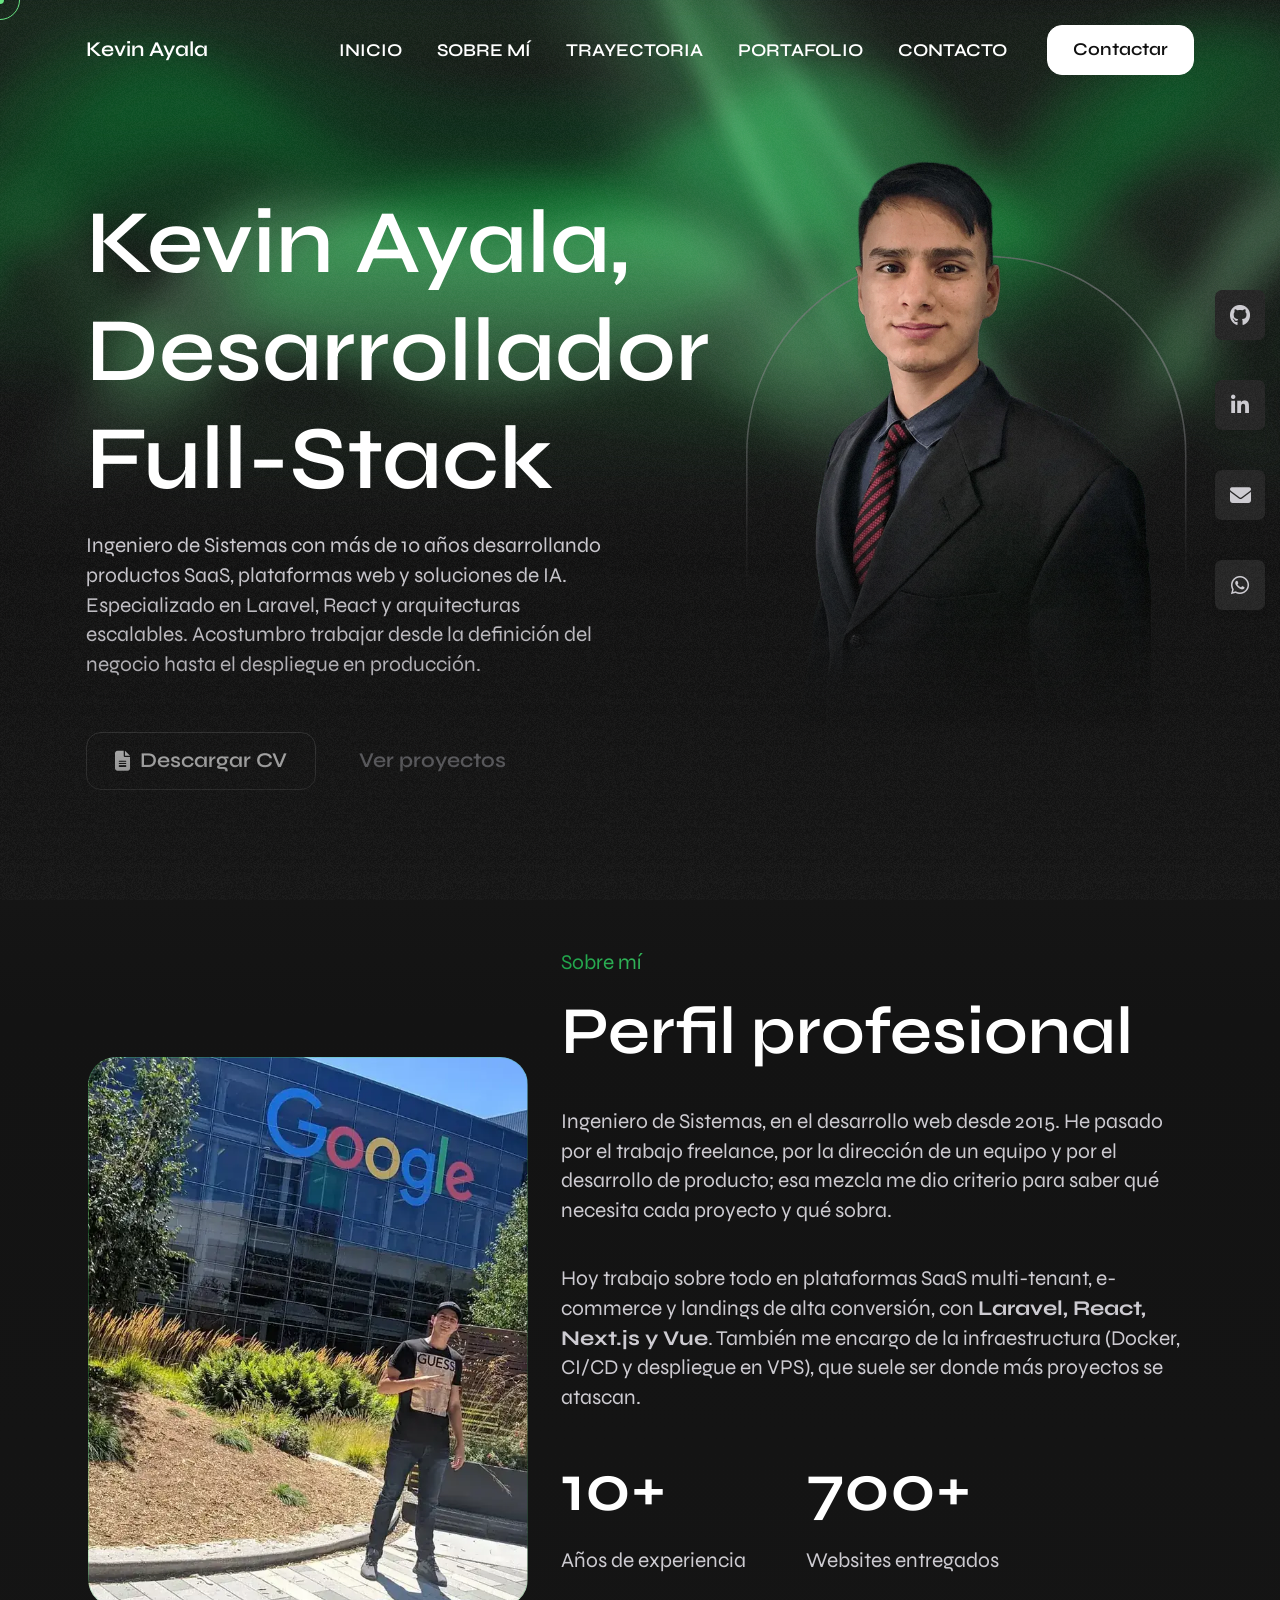
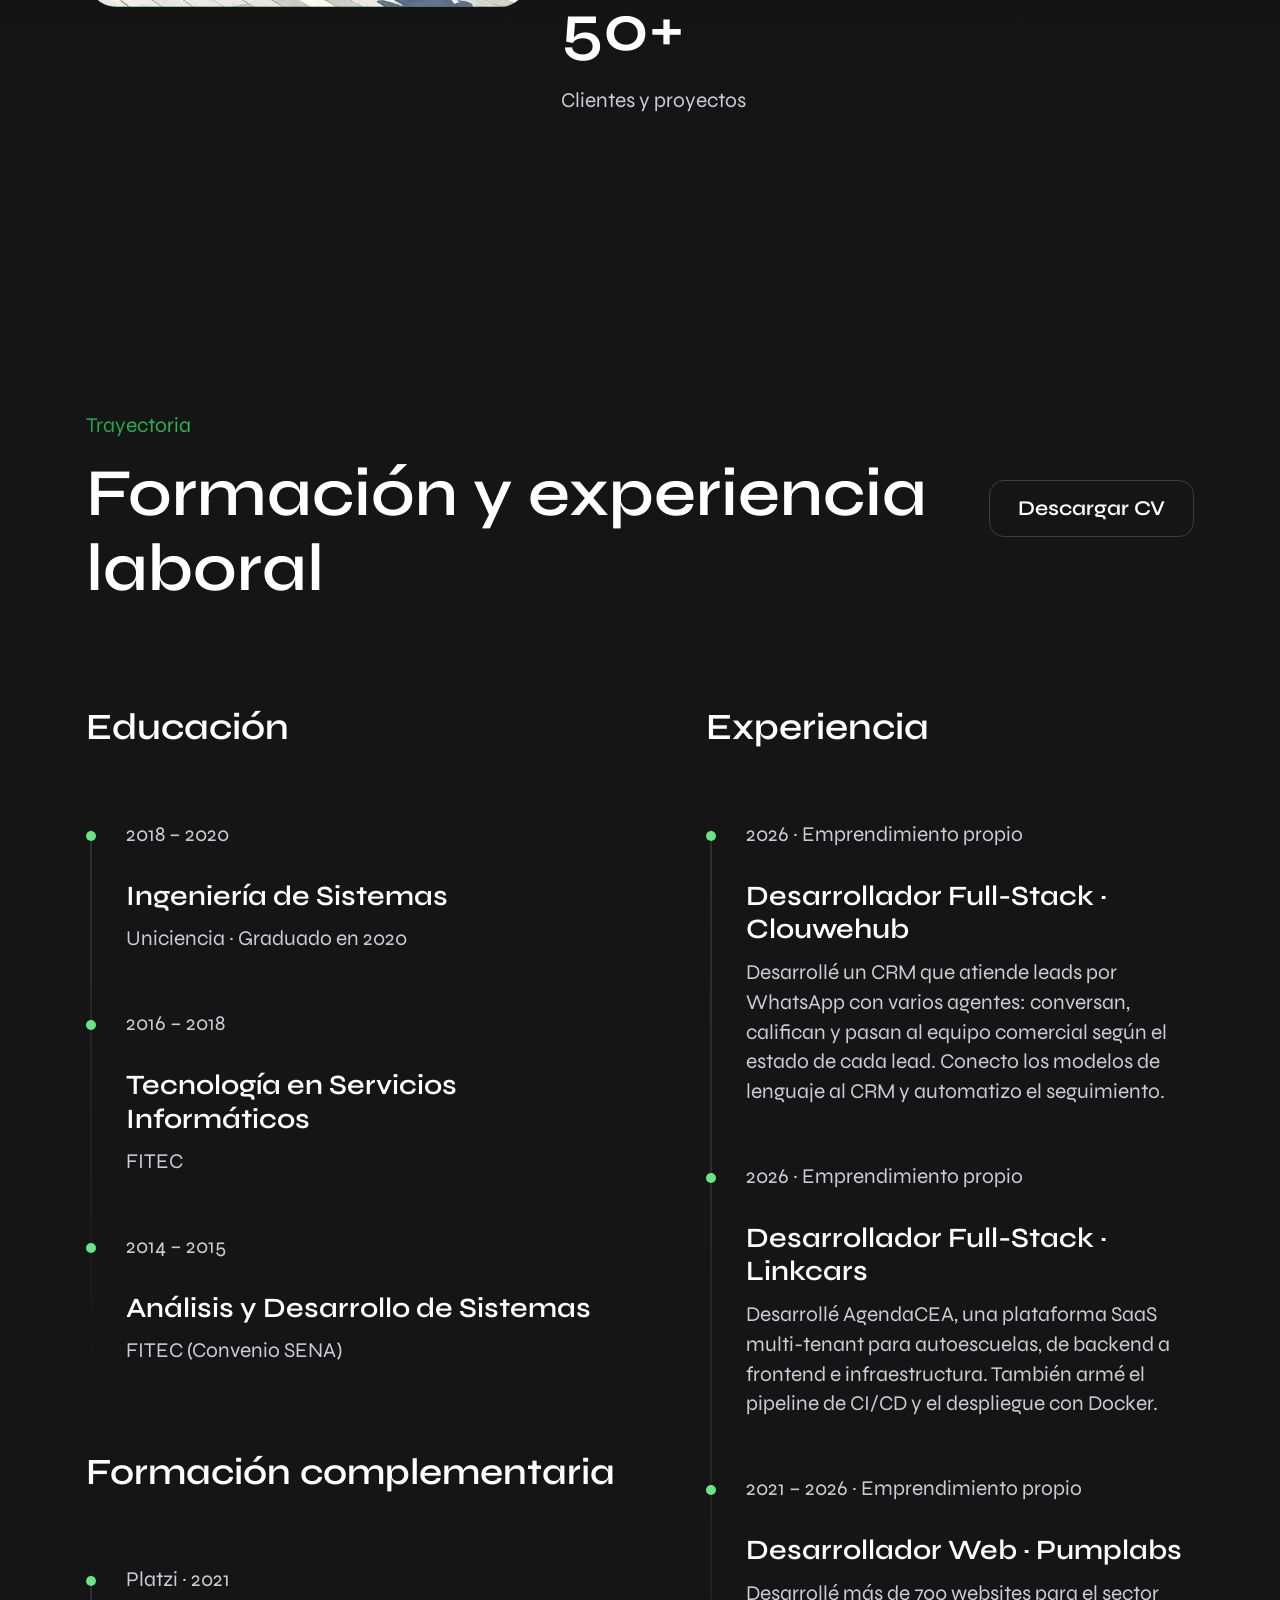
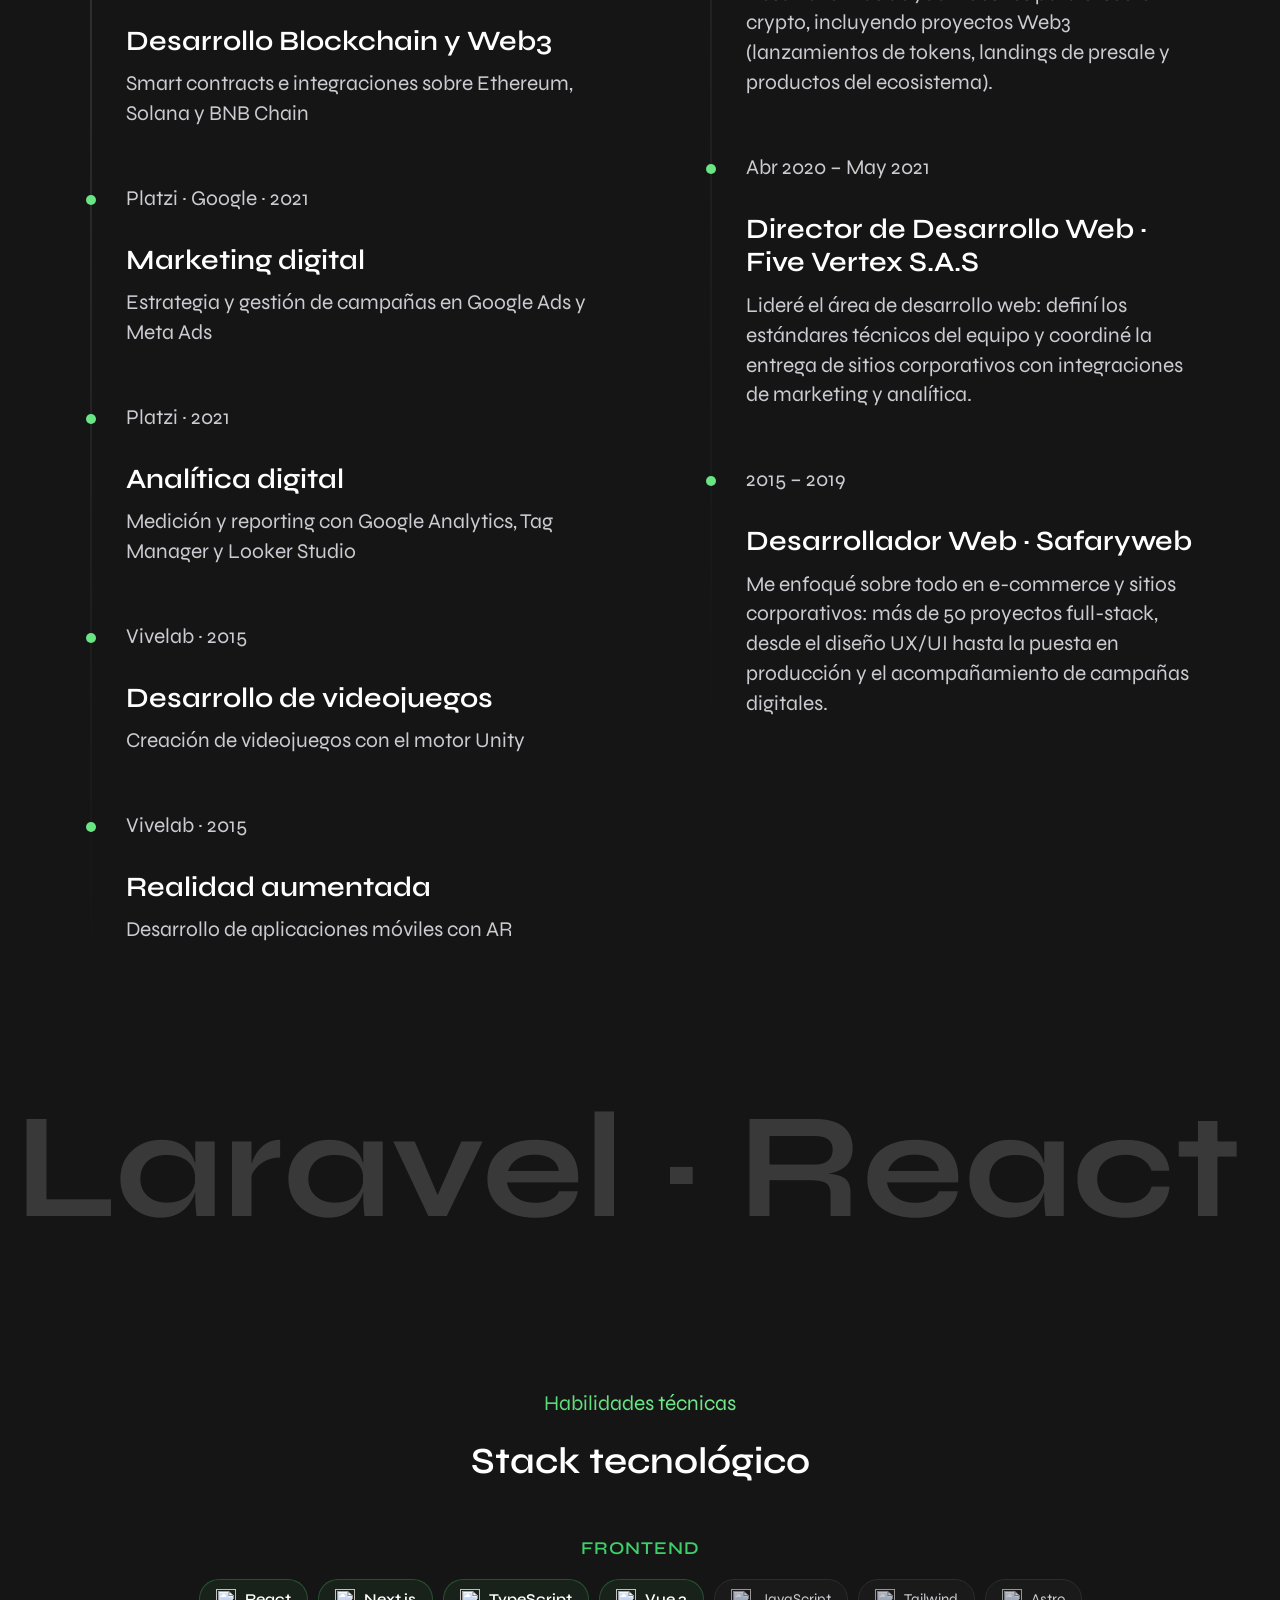
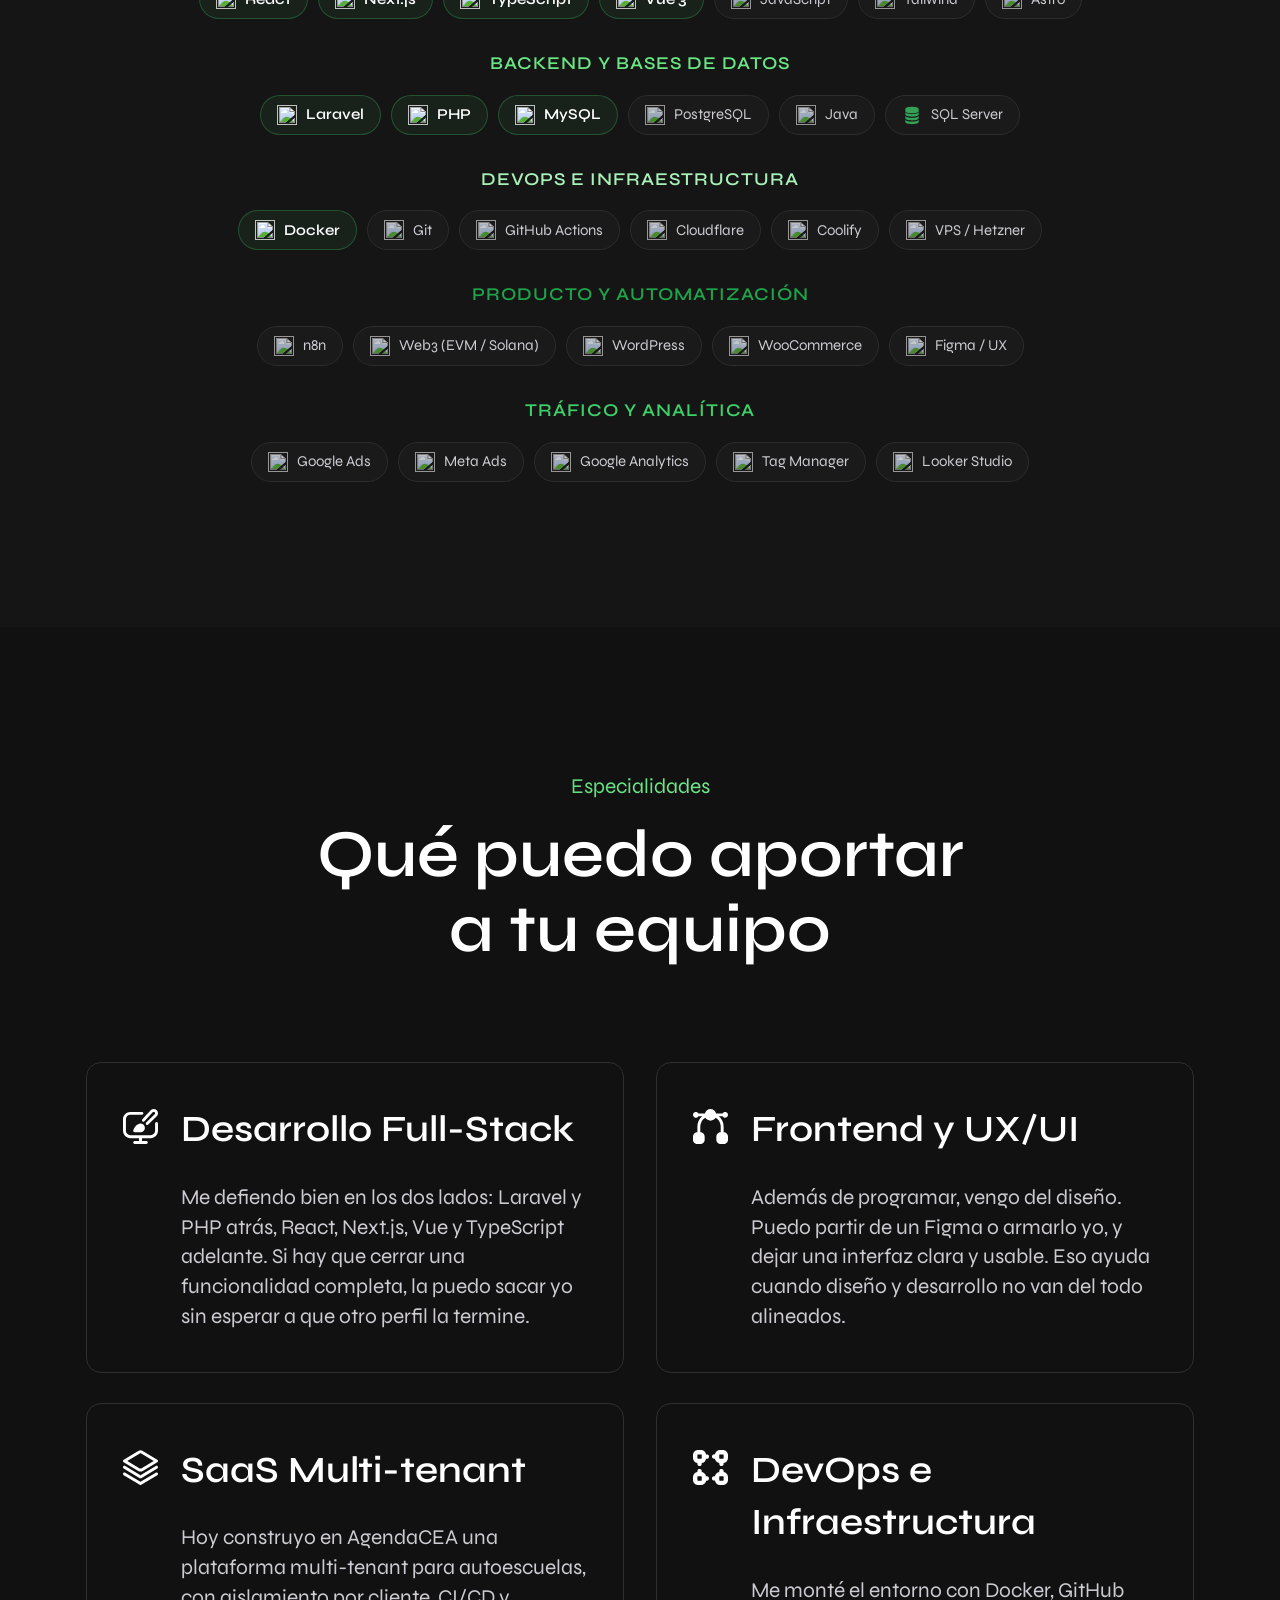
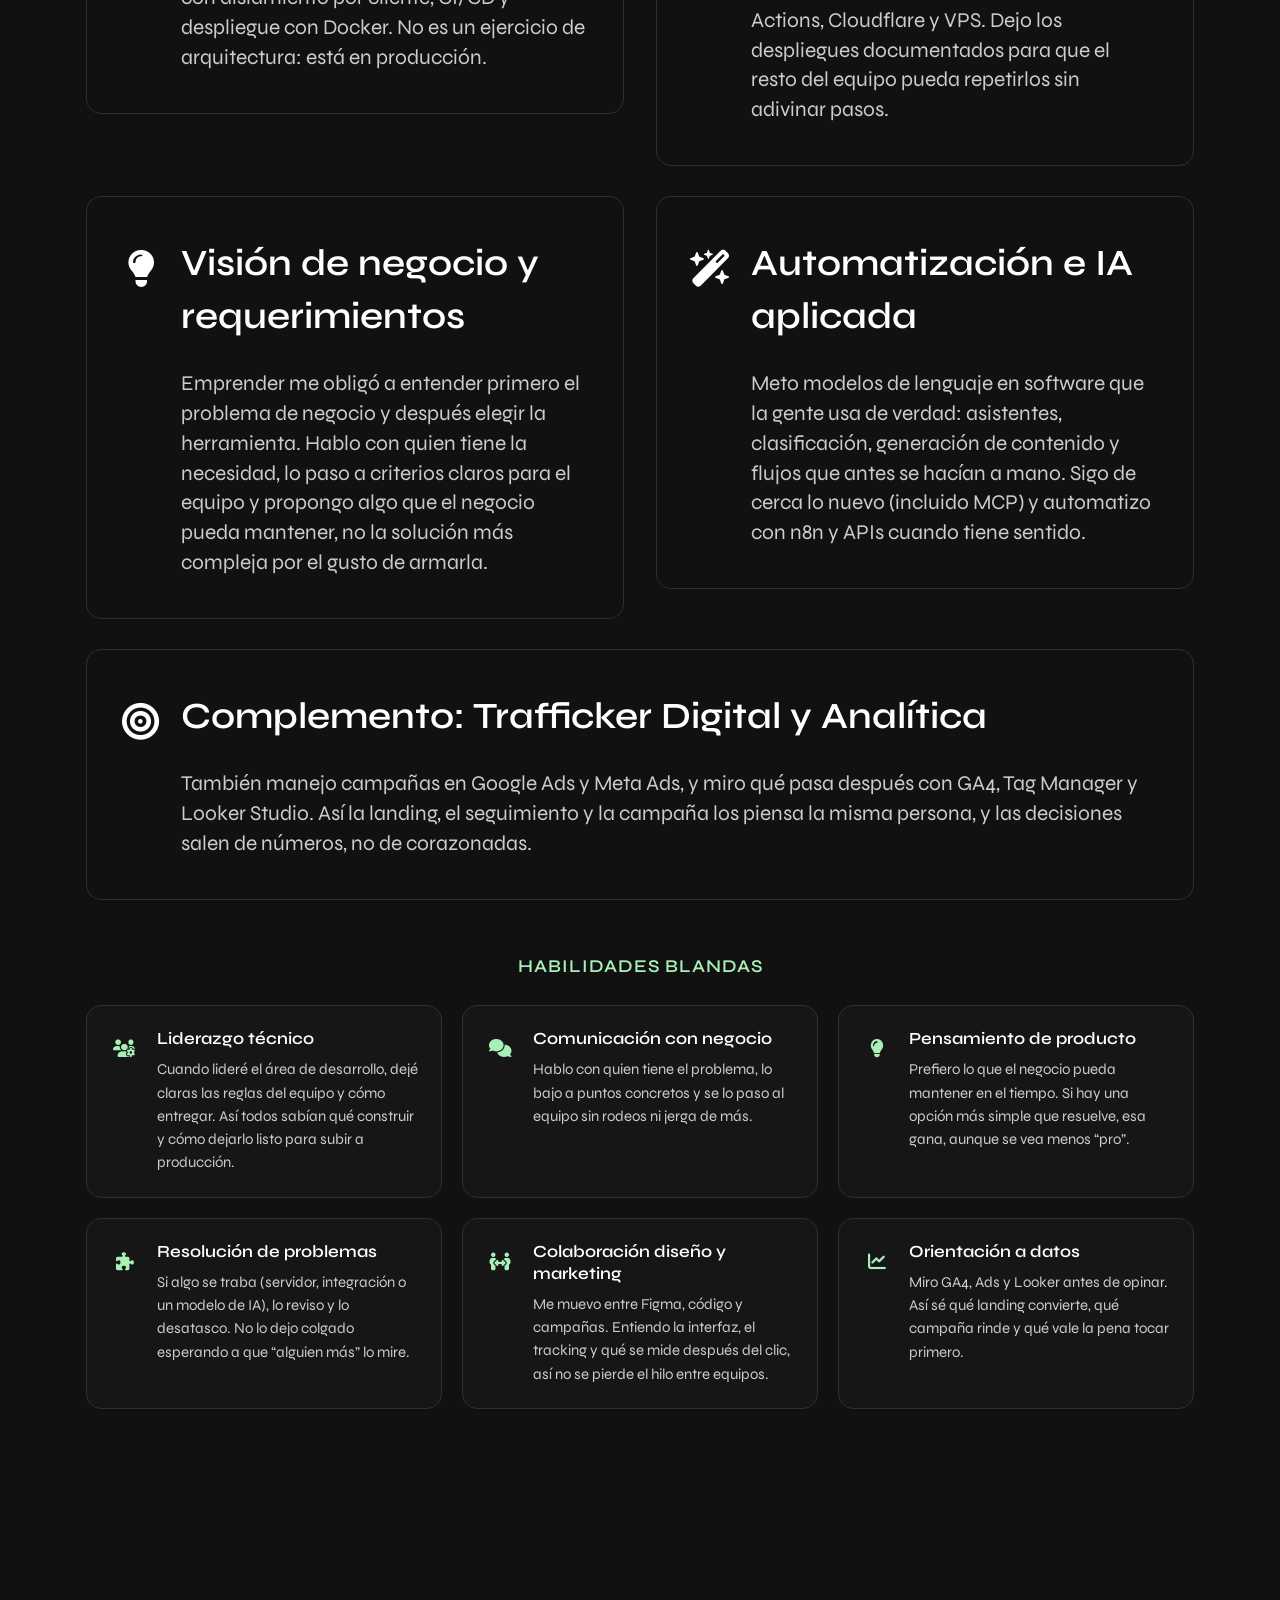
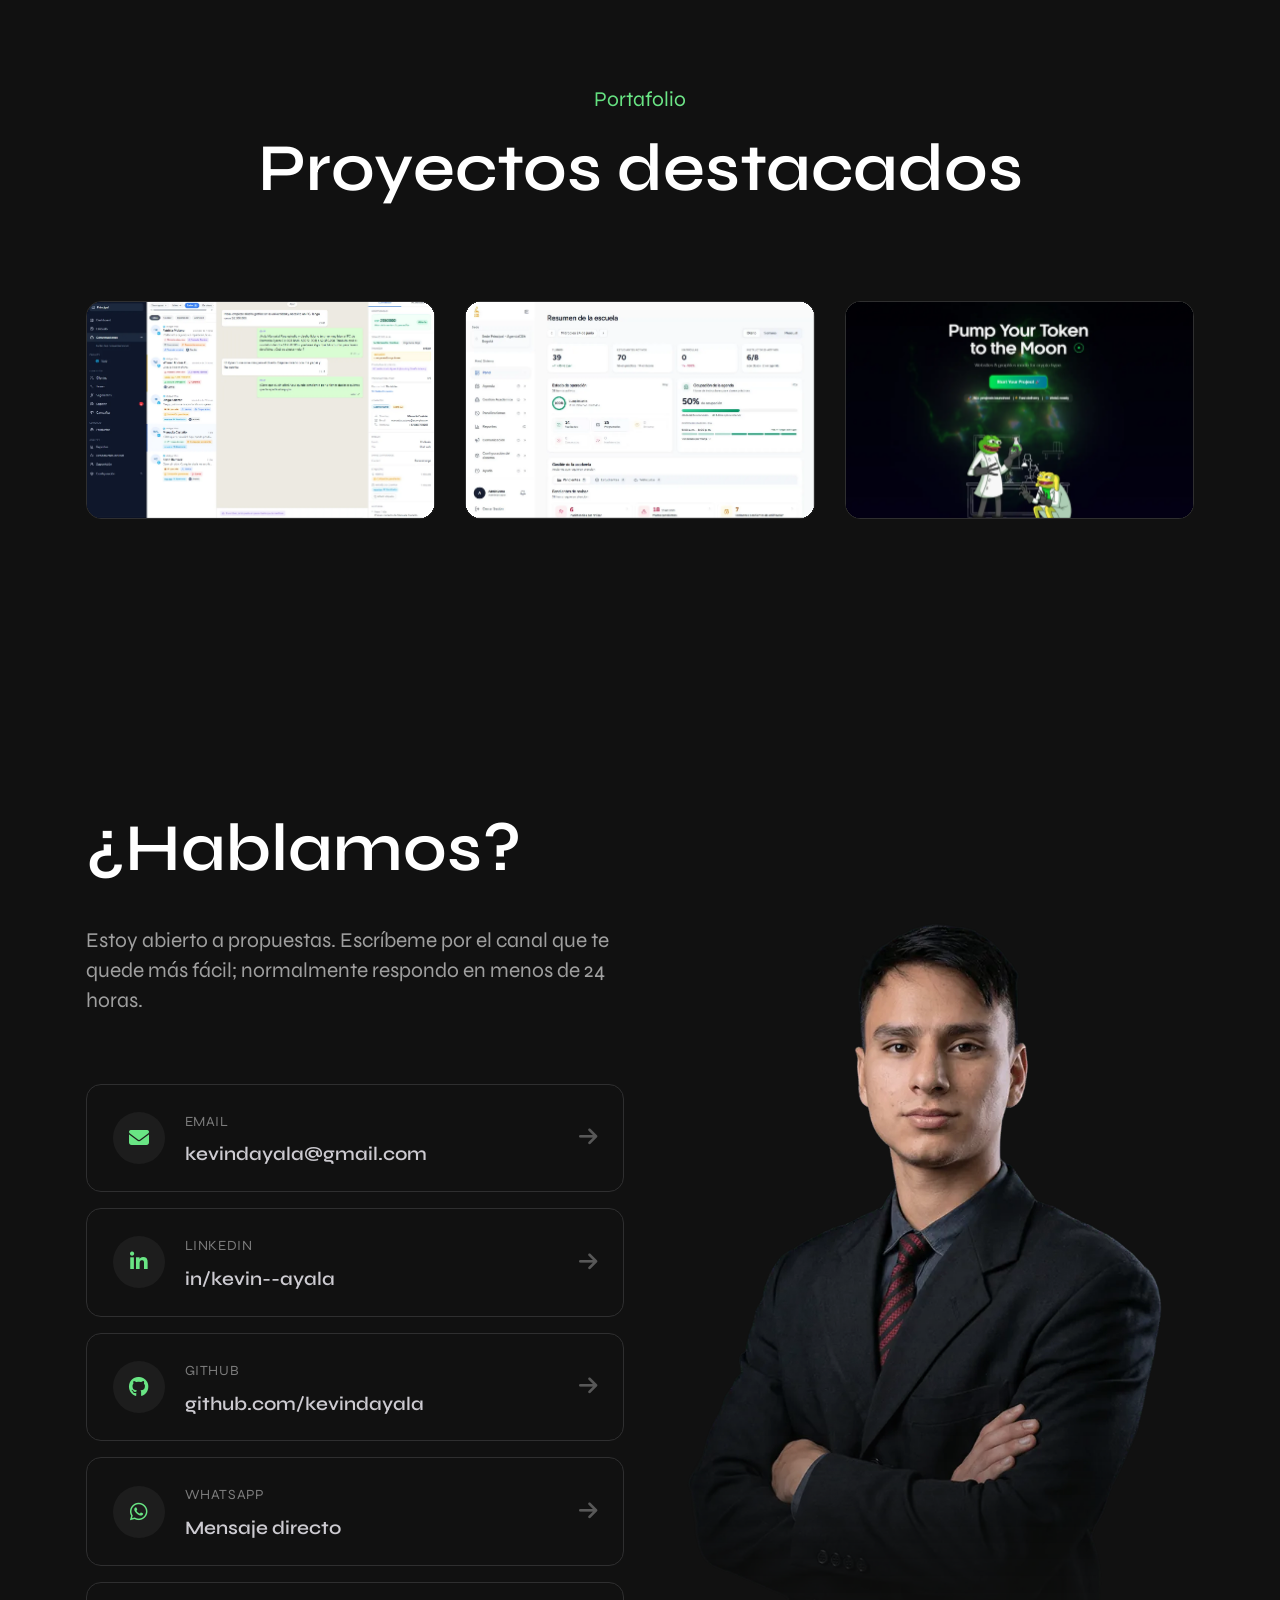
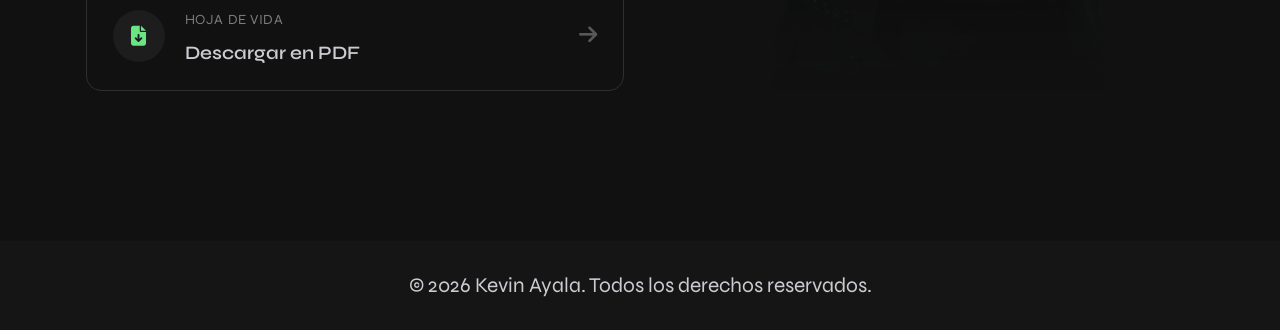
==== commit 5c7af23a: "Rename CV PDF and update download links." ====
--- a/index.html
+++ b/index.html
@@ -130,7 +130,7 @@
           <h1 class="cs_hero_title cs_fs_90 cs_mb_18 cs_split_text">Kevin Ayala, Desarrollador Full-Stack</h1>
           <p class="cs_hero_subtitle cs_mb_52">Ingeniero de Sistemas con más de 10 años desarrollando productos SaaS, plataformas web y soluciones de IA. Especializado en Laravel, React y arquitecturas escalables. Acostumbro trabajar desde la definición del negocio hasta el despliegue en producción.</p>
           <div class="cs_hero_btns">
-            <a href="assets/CV_Kevin_Ayala.pdf" class="cs_btn cs_style_1 cs_radius_15" download>
+            <a href="assets/Kevin-Ayala-CV.pdf" class="cs_btn cs_style_1 cs_radius_15" download>
               <i class="fa-solid fa-file-lines" aria-hidden="true"></i>
               Descargar CV
             </a>
@@ -225,7 +225,7 @@
             <h2 class="cs_section_title cs_fs_67 mb-0">Formación y experiencia laboral</h2>
           </div>
           <div class="cs_section_heading_right">
-            <a href="assets/CV_Kevin_Ayala.pdf" class="cs_btn cs_style_1 cs_radius_15" download>Descargar CV</a>
+            <a href="assets/Kevin-Ayala-CV.pdf" class="cs_btn cs_style_1 cs_radius_15" download>Descargar CV</a>
           </div>
         </div>
         <div class="cs_height_95 cs_height_lg_50"></div>
@@ -618,7 +618,7 @@
                   </span>
                   <span class="cs_contact_action_arrow" aria-hidden="true"><i class="fa-solid fa-arrow-right"></i></span>
                 </a>
-                <a class="cs_contact_action cs_contact_action_cv" href="assets/CV_Kevin_Ayala.pdf" download>
+                <a class="cs_contact_action cs_contact_action_cv" href="assets/Kevin-Ayala-CV.pdf" download>
                   <span class="cs_contact_action_icon"><i class="fa-solid fa-file-arrow-down"></i></span>
                   <span class="cs_contact_action_text">
                     <span class="cs_contact_action_label">Hoja de vida</span>
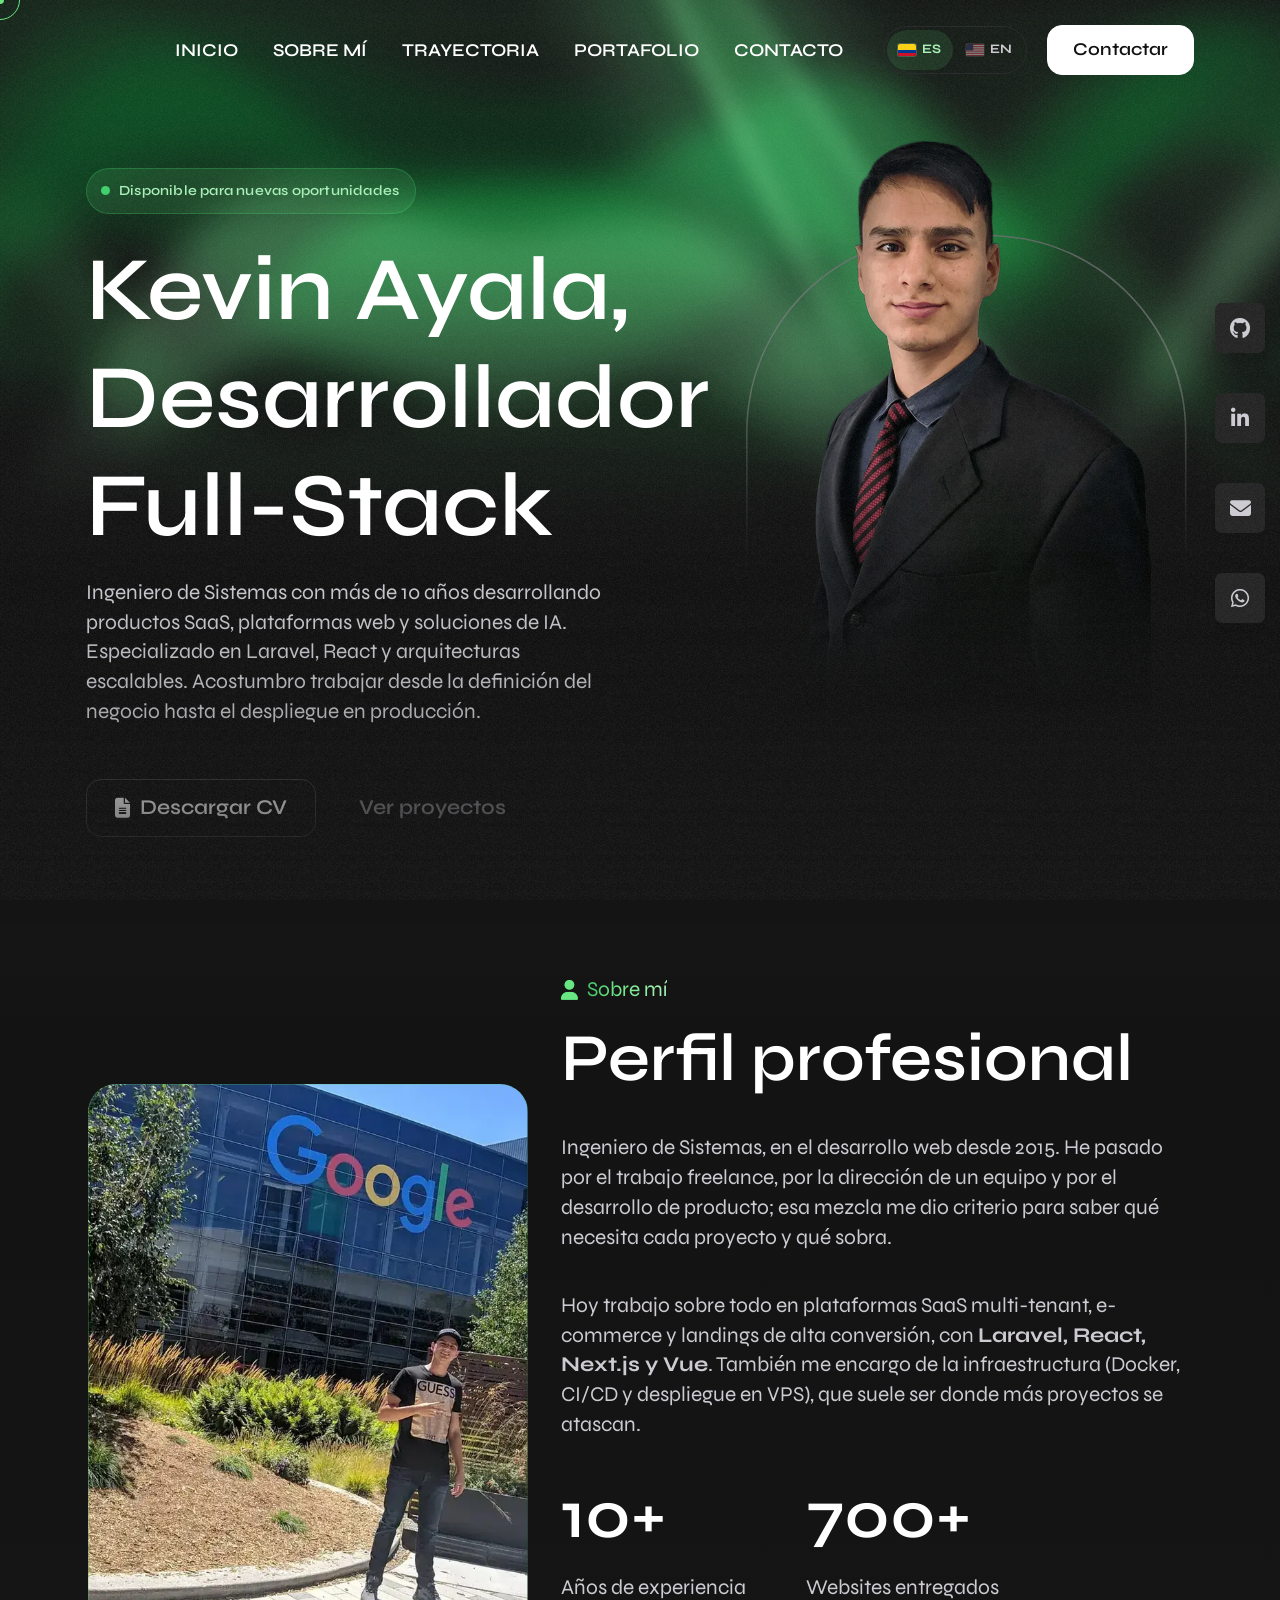
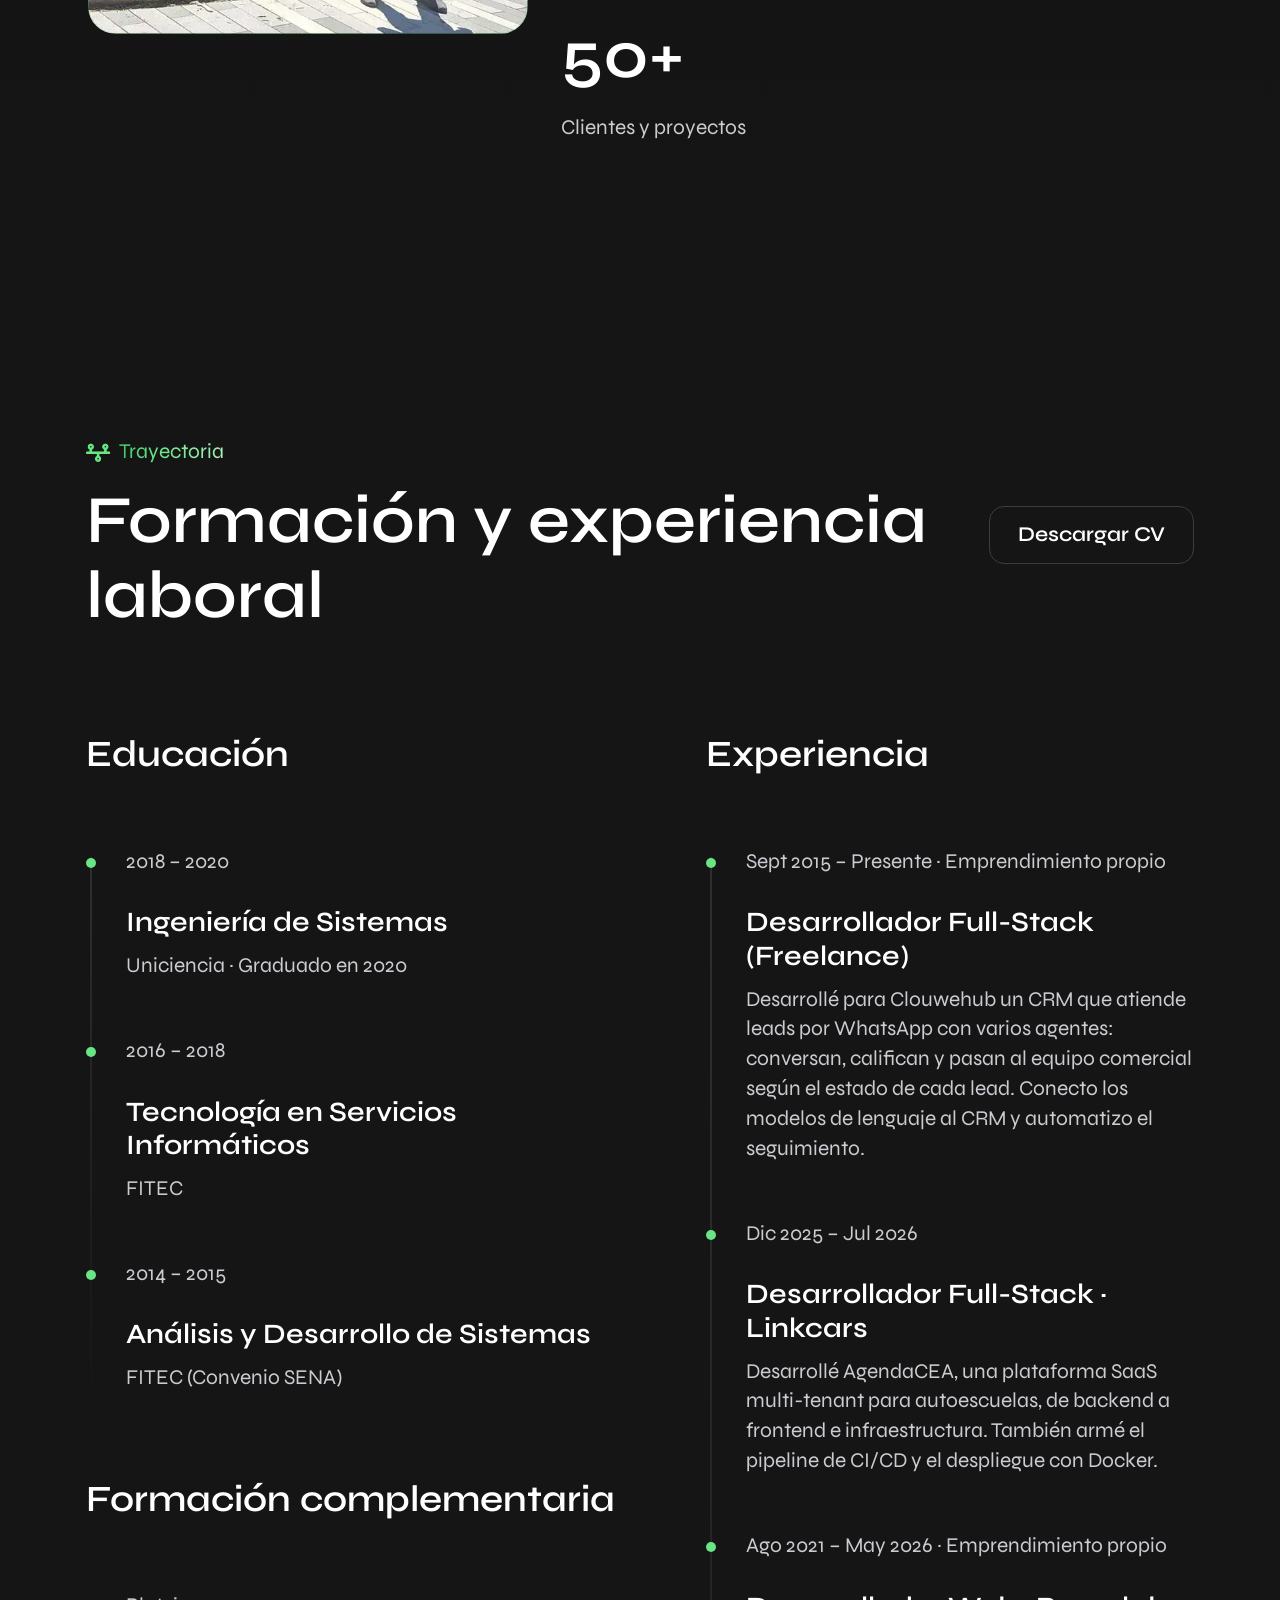
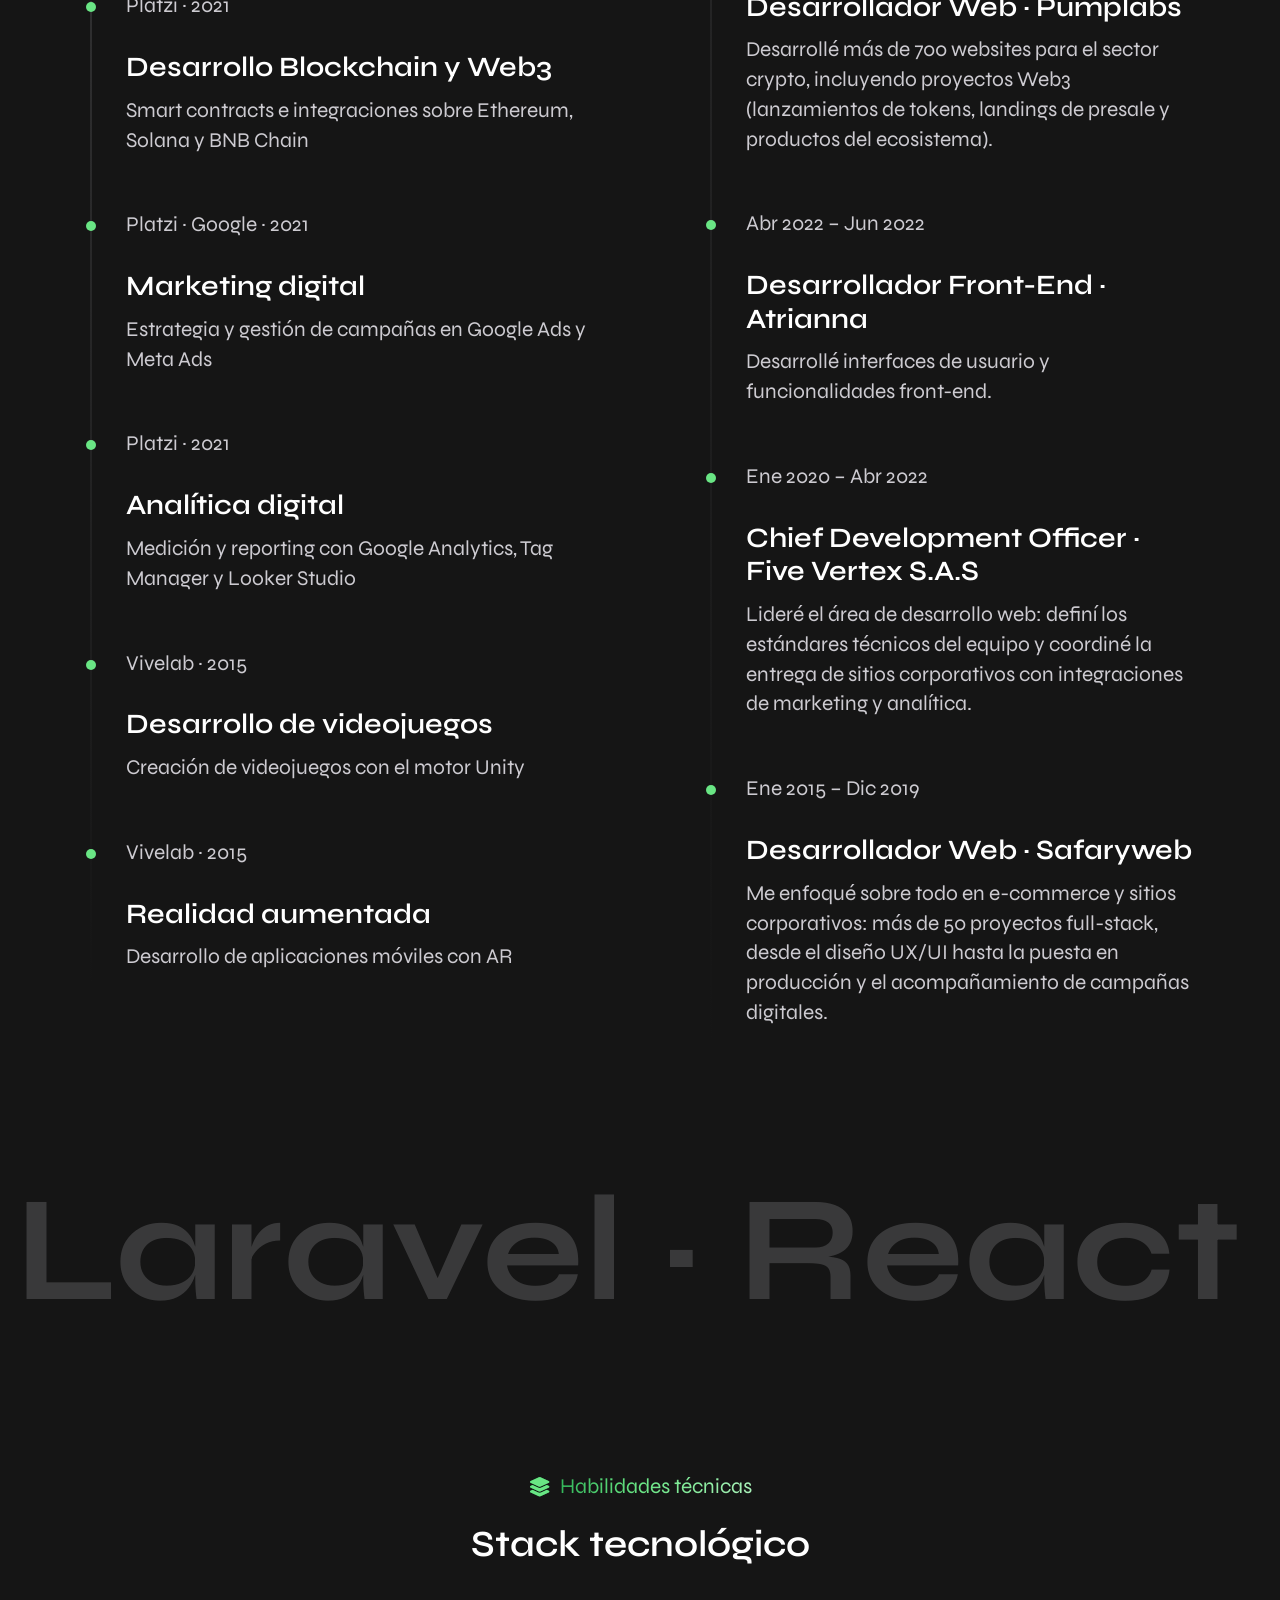
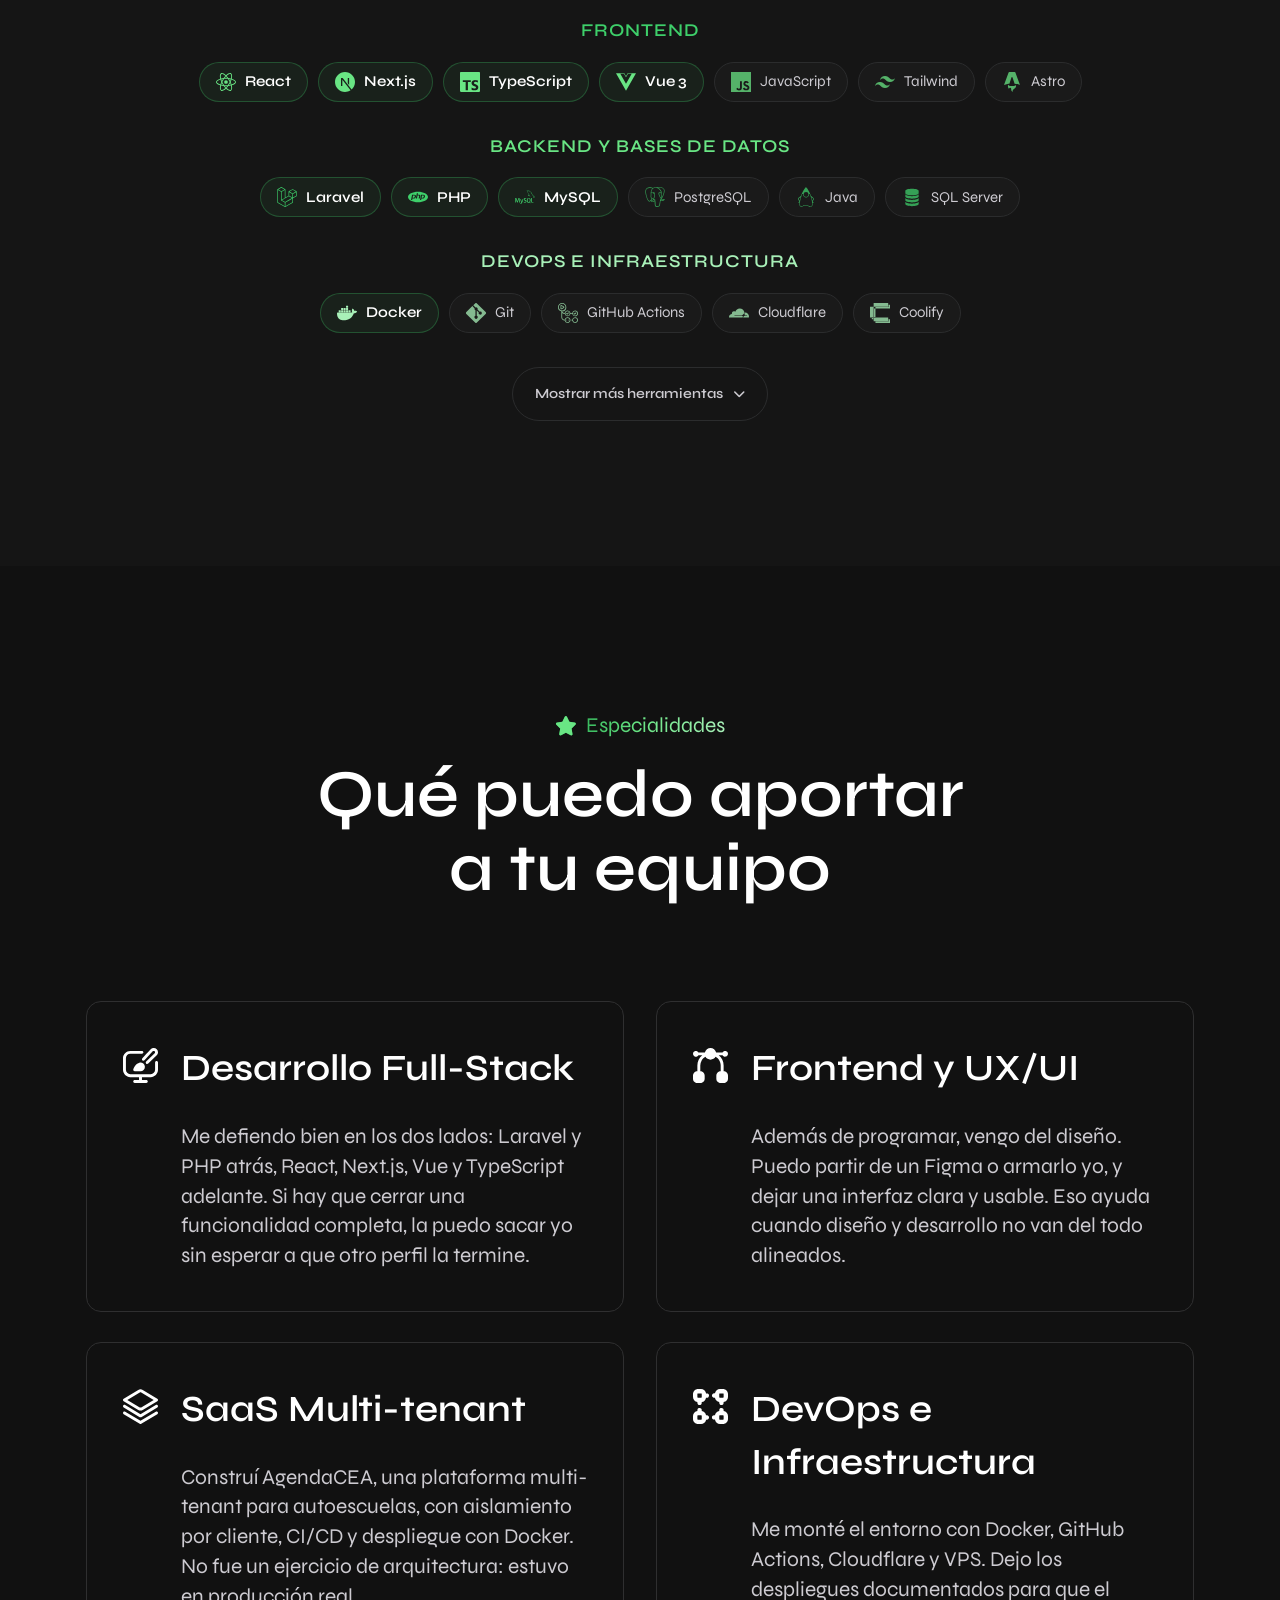
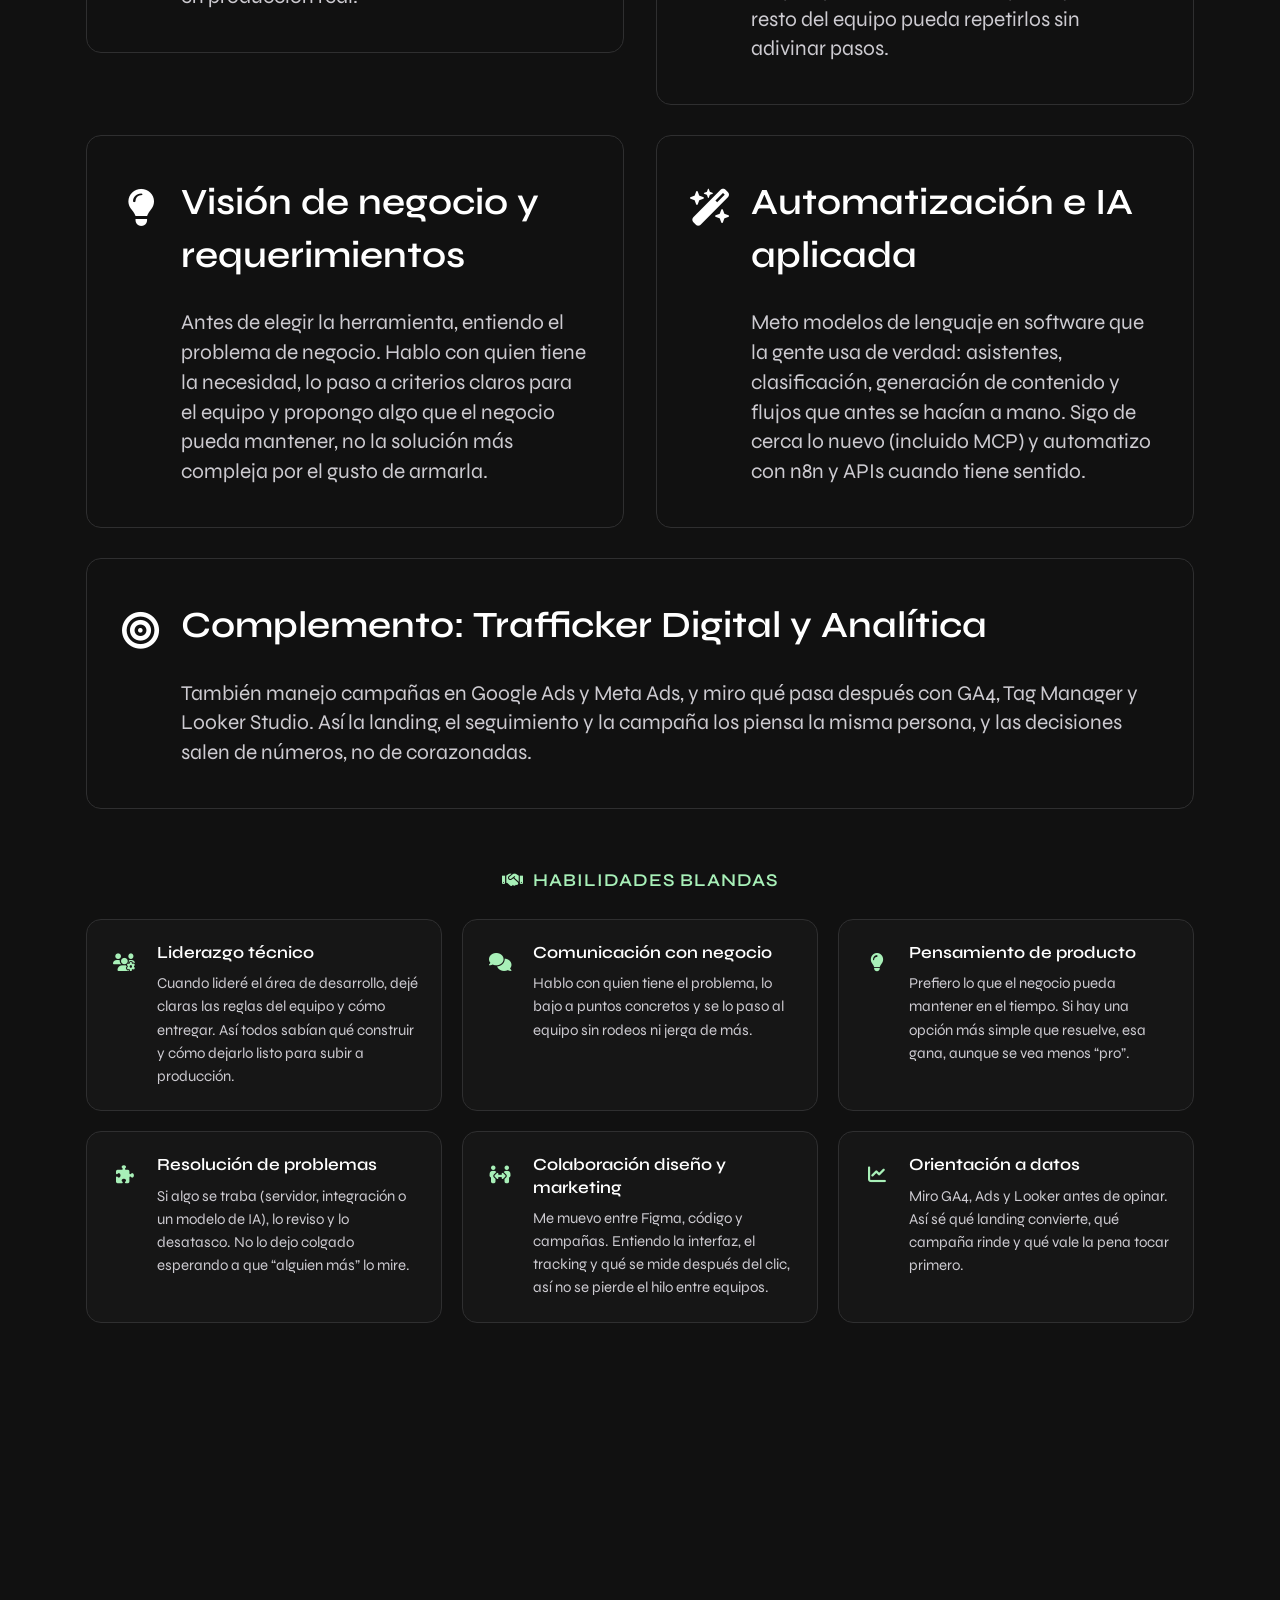
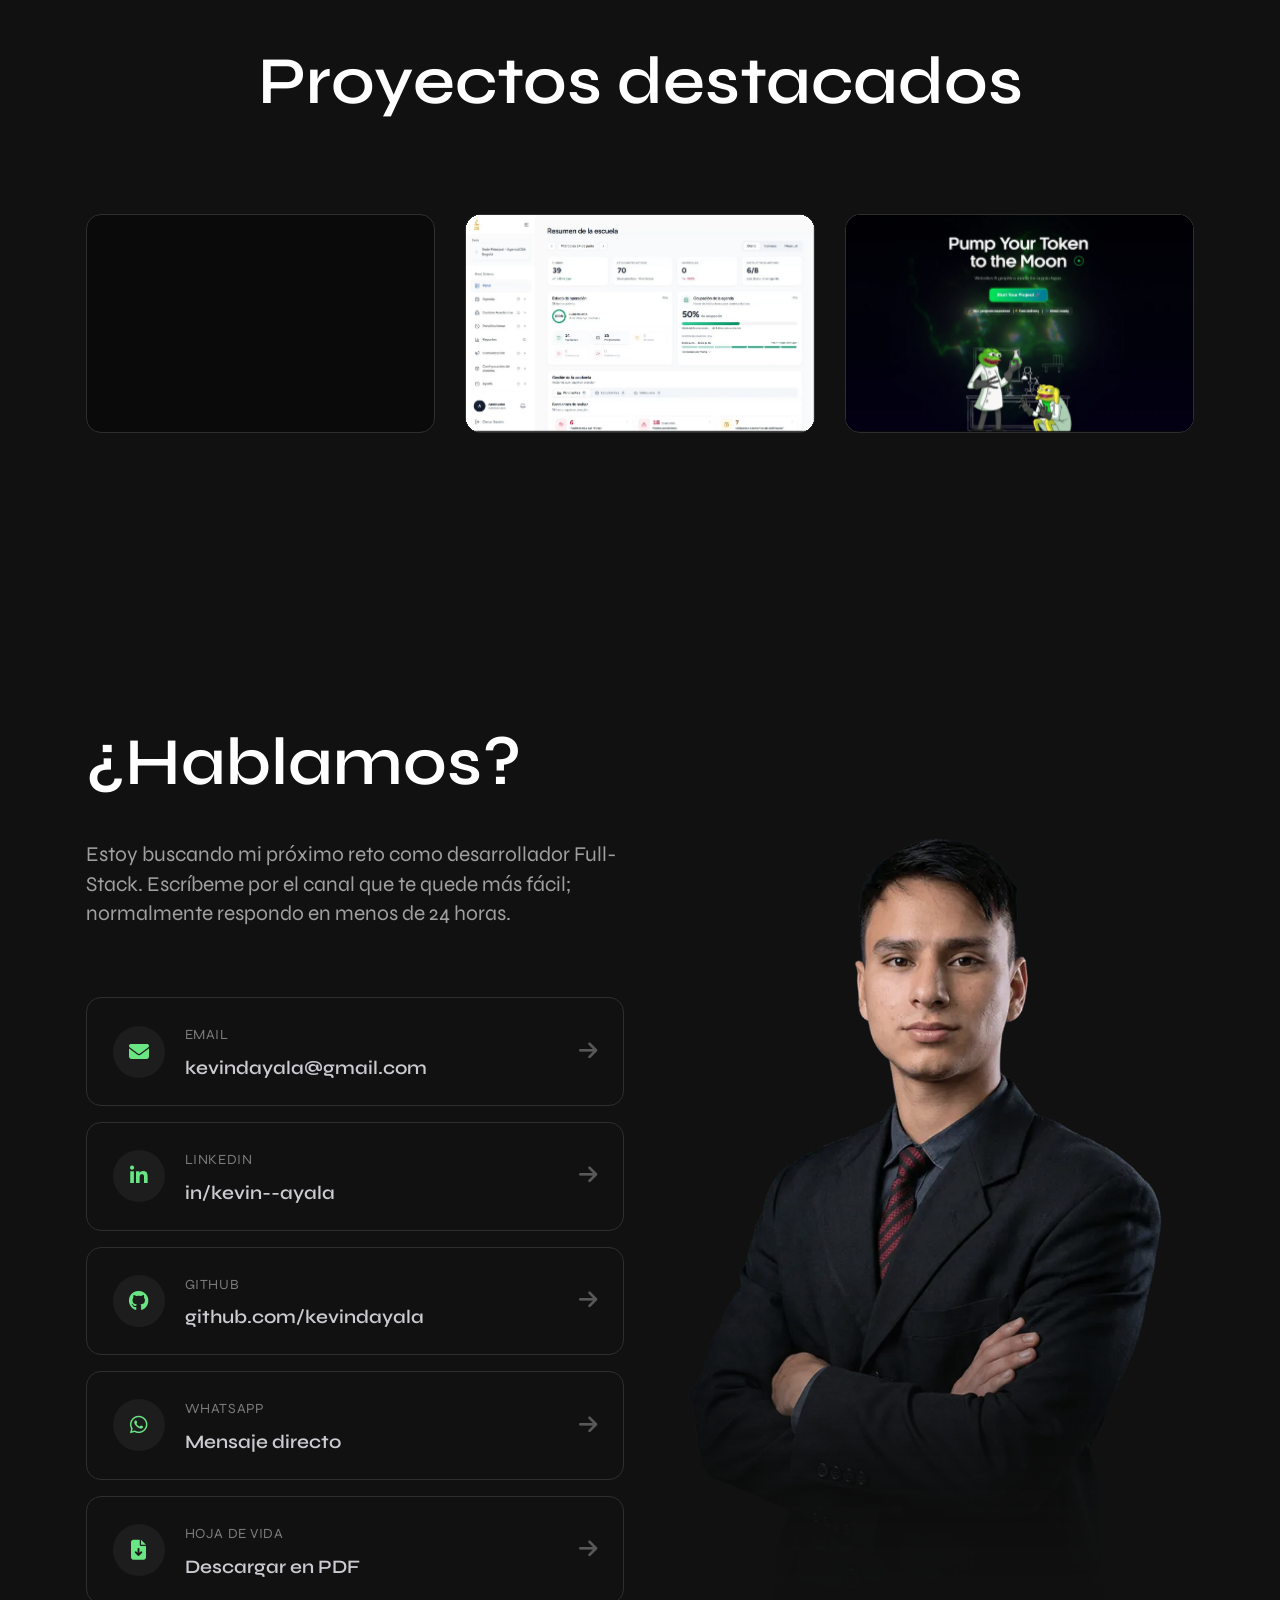
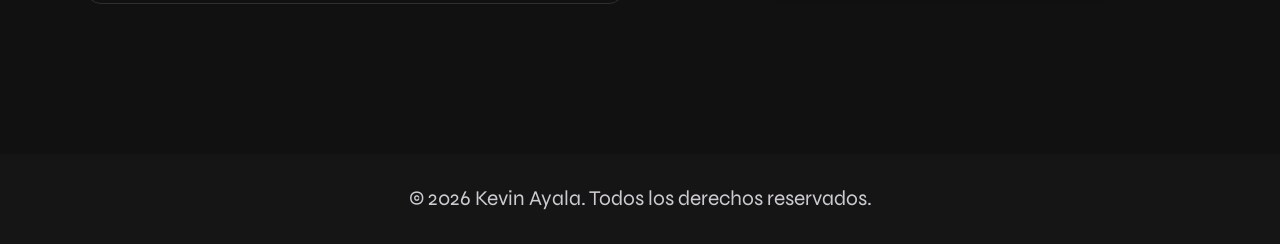
==== commit 6033e59c: "Rebuild CV system, add English site, sync experience data with LinkedIn - Regenerate ATS and visual " ====
--- a/index.html
+++ b/index.html
@@ -9,6 +9,9 @@
     <meta name="robots" content="index, follow, max-image-preview:large">
     <meta name="theme-color" content="#111111">
     <link rel="canonical" href="https://kevindayala.github.io/">
+    <link rel="alternate" hreflang="es" href="https://kevindayala.github.io/">
+    <link rel="alternate" hreflang="en" href="https://kevindayala.github.io/en/">
+    <link rel="alternate" hreflang="x-default" href="https://kevindayala.github.io/">
     <link rel="icon" href="assets/img/brand/favicon.svg" type="image/svg+xml">
     <link rel="icon" href="assets/img/brand/favicon.png" sizes="64x64">
     <link rel="apple-touch-icon" href="assets/img/brand/apple-touch-icon.png">
@@ -29,14 +32,10 @@
     <meta name="twitter:title" content="Kevin Ayala, Desarrollador Full-Stack | Laravel, React e IA">
     <meta name="twitter:description" content="Ingeniero de Sistemas con más de 10 años desarrollando productos SaaS, plataformas web y soluciones de IA. Especializado en Laravel, React y arquitecturas escalables.">
     <meta name="twitter:image" content="https://kevindayala.github.io/assets/img/kevin/og.png">
-
-    <link rel="preconnect" href="https://fonts.googleapis.com">
-    <link rel="preconnect" href="https://fonts.gstatic.com" crossorigin>
     <link rel="preload" href="assets/img/kevin/cover.webp" as="image" type="image/webp" fetchpriority="high">
-    <link href="https://fonts.googleapis.com/css2?family=Syne:wght@400..800&display=swap" rel="stylesheet">
+    <link rel="preload" href="assets/fonts/syne-latin.woff2" as="font" type="font/woff2" crossorigin>
     <link rel="stylesheet" href="assets/css/bootstrap.min.css">
     <link rel="stylesheet" href="assets/css/fontawesome.min.css">
-    <link rel="stylesheet" href="assets/css/animate.css">
     <link rel="stylesheet" href="assets/css/style.css">
 
     <script type="application/ld+json">
@@ -80,12 +79,6 @@
     <!-- Scroll progress bar -->
     <div class="cs_scroll_progress" role="presentation"><span></span></div>
 
-    <!-- Start Preloader -->
-    <div class="cs_preloader cs_accent_color cs_primary_font">
-      <div class="cs_preloader_in">K</div>
-    </div>
-    <!-- End Preloader -->
-
     <a class="cs_skip_link" href="#contenido">Saltar al contenido</a>
 
     <!-- Start Header Section -->
@@ -93,11 +86,6 @@
       <div class="cs_main_header">
         <div class="container">
           <div class="cs_main_header_in">
-            <div class="cs_main_header_left">
-              <a class="cs_site_branding" href="index.html">
-                <span class="cs_primary_color cs_semibold cs_fs_21">Kevin Ayala</span>
-              </a>
-            </div>
             <div class="cs_main_header_right">
               <nav class="cs_nav cs_semibold">
                 <ul class="cs_nav_list">
@@ -108,6 +96,10 @@
                   <li><a href="#contact">Contacto</a></li>
                 </ul>
               </nav>
+              <div class="cs_lang_switch" aria-label="Selector de idioma">
+                <a href="index.html" class="cs_lang_link is-active" aria-current="page" lang="es"><svg class="cs_lang_flag" viewBox="0 0 24 16" aria-hidden="true" focusable="false"><rect width="24" height="8" fill="#fcd116"/><rect y="8" width="24" height="4" fill="#003893"/><rect y="12" width="24" height="4" fill="#ce1126"/></svg>ES</a>
+                <a href="en/index.html" class="cs_lang_link" lang="en"><svg class="cs_lang_flag" viewBox="0 0 24 16" aria-hidden="true" focusable="false"><rect width="24" height="16" fill="#fff"/><g fill="#b22234"><rect width="24" height="1.23"/><rect y="2.46" width="24" height="1.23"/><rect y="4.92" width="24" height="1.23"/><rect y="7.38" width="24" height="1.23"/><rect y="9.85" width="24" height="1.23"/><rect y="12.31" width="24" height="1.23"/><rect y="14.77" width="24" height="1.23"/></g><rect width="9.6" height="8.62" fill="#3c3b6e"/></svg>EN</a>
+              </div>
               <a href="#contact" class="cs_btn cs_style_1 cs_type_2 cs_radius_15">Contactar</a>
             </div>
           </div>
@@ -127,10 +119,11 @@
       </div>
       <div class="container">
         <div class="cs_hero_text position-relative wow fadeInLeft" data-wow-duration="1s" data-wow-delay="0.2s">
+          <span class="cs_availability_badge wow fadeInUp" data-wow-duration="0.8s" data-wow-delay="0.1s"><span class="cs_availability_dot" aria-hidden="true"></span>Disponible para nuevas oportunidades</span>
           <h1 class="cs_hero_title cs_fs_90 cs_mb_18 cs_split_text">Kevin Ayala, Desarrollador Full-Stack</h1>
           <p class="cs_hero_subtitle cs_mb_52">Ingeniero de Sistemas con más de 10 años desarrollando productos SaaS, plataformas web y soluciones de IA. Especializado en Laravel, React y arquitecturas escalables. Acostumbro trabajar desde la definición del negocio hasta el despliegue en producción.</p>
           <div class="cs_hero_btns">
-            <a href="assets/Kevin-Ayala-CV.pdf" class="cs_btn cs_style_1 cs_radius_15" download>
+            <a href="assets/cv-document/es/Kevin-Ayala-CV.pdf" class="cs_btn cs_style_1 cs_radius_15" download>
               <i class="fa-solid fa-file-lines" aria-hidden="true"></i>
               Descargar CV
             </a>
@@ -171,7 +164,7 @@
           <div class="col-lg-7 cs_about_copy">
             <div class="cs_about_info">
               <div class="cs_section_heading cs_style_1 cs_mb_38">
-                <p class="cs_section_subtitle cs_accent_color cs_mb_16 wow fadeInUp" data-wow-duration="0.8s" data-wow-delay="0.2s">Sobre mí</p>
+                <p class="cs_section_subtitle cs_accent_color cs_mb_16 wow fadeInUp" data-wow-duration="0.8s" data-wow-delay="0.2s"><i class="fa-solid fa-user cs_section_icon" aria-hidden="true"></i>Sobre mí</p>
                 <h2 class="cs_section_title cs_fs_67 mb-0">Perfil profesional</h2>
               </div>
               <div class="cs_about_body">
@@ -221,11 +214,11 @@
       <div class="container">
         <div class="cs_section_heading cs_style_2">
           <div class="cs_section_heading_left">
-            <p class="cs_section_subtitle cs_accent_color cs_mb_16 wow fadeInLeft" data-wow-duration="0.8s" data-wow-delay="0.2s">Trayectoria</p>
+            <p class="cs_section_subtitle cs_accent_color cs_mb_16 wow fadeInLeft" data-wow-duration="0.8s" data-wow-delay="0.2s"><i class="fa-solid fa-timeline cs_section_icon" aria-hidden="true"></i>Trayectoria</p>
             <h2 class="cs_section_title cs_fs_67 mb-0">Formación y experiencia laboral</h2>
           </div>
           <div class="cs_section_heading_right">
-            <a href="assets/Kevin-Ayala-CV.pdf" class="cs_btn cs_style_1 cs_radius_15" download>Descargar CV</a>
+            <a href="assets/cv-document/es/Kevin-Ayala-CV.pdf" class="cs_btn cs_style_1 cs_radius_15" download>Descargar CV</a>
           </div>
         </div>
         <div class="cs_height_95 cs_height_lg_50"></div>
@@ -284,27 +277,32 @@
               <h3 class="cs_fs_37 cs_mb_66 cs_mb_lg_35">Experiencia</h3>
               <ul class="cs_list cs_style_1 cs_mp_0 cs_timeline">
                 <li class="wow fadeInLeft" data-wow-duration="0.8s" data-wow-delay="0.10s">
-                  <p class="cs_mb_30 cs_mb_lg_15">2026 · Emprendimiento propio</p>
-                  <h3 class="cs_fs_28 cs_mb_11">Desarrollador Full-Stack · Clouwehub</h3>
-                  <p class="mb-0">Desarrollé un CRM que atiende leads por WhatsApp con varios agentes: conversan, califican y pasan al equipo comercial según el estado de cada lead. Conecto los modelos de lenguaje al CRM y automatizo el seguimiento.</p>
+                  <p class="cs_mb_30 cs_mb_lg_15">Sept 2015 – Presente · Emprendimiento propio</p>
+                  <h3 class="cs_fs_28 cs_mb_11">Desarrollador Full-Stack (Freelance)</h3>
+                  <p class="mb-0">Desarrollé para Clouwehub un CRM que atiende leads por WhatsApp con varios agentes: conversan, califican y pasan al equipo comercial según el estado de cada lead. Conecto los modelos de lenguaje al CRM y automatizo el seguimiento.</p>
                 </li>
                 <li class="wow fadeInLeft" data-wow-duration="0.8s" data-wow-delay="0.22s">
-                  <p class="cs_mb_30 cs_mb_lg_15">2026  · Emprendimiento propio</p>
+                  <p class="cs_mb_30 cs_mb_lg_15">Dic 2025 – Jul 2026</p>
                   <h3 class="cs_fs_28 cs_mb_11">Desarrollador Full-Stack · Linkcars</h3>
                   <p class="mb-0">Desarrollé AgendaCEA, una plataforma SaaS multi-tenant para autoescuelas, de backend a frontend e infraestructura. También armé el pipeline de CI/CD y el despliegue con Docker.</p>
                 </li>
                 <li class="wow fadeInLeft" data-wow-duration="0.8s" data-wow-delay="0.34s">
-                  <p class="cs_mb_30 cs_mb_lg_15">2021 – 2026 · Emprendimiento propio</p>
+                  <p class="cs_mb_30 cs_mb_lg_15">Ago 2021 – May 2026 · Emprendimiento propio</p>
                   <h3 class="cs_fs_28 cs_mb_11">Desarrollador Web · Pumplabs</h3>
                   <p class="mb-0">Desarrollé más de 700 websites para el sector crypto, incluyendo proyectos Web3 (lanzamientos de tokens, landings de presale y productos del ecosistema).</p>
                 </li>
                 <li class="wow fadeInLeft" data-wow-duration="0.8s" data-wow-delay="0.46s">
-                  <p class="cs_mb_30 cs_mb_lg_15">Abr 2020 – May 2021</p>
-                  <h3 class="cs_fs_28 cs_mb_11">Director de Desarrollo Web · Five Vertex S.A.S</h3>
+                  <p class="cs_mb_30 cs_mb_lg_15">Abr 2022 – Jun 2022</p>
+                  <h3 class="cs_fs_28 cs_mb_11">Desarrollador Front-End · Atrianna</h3>
+                  <p class="mb-0">Desarrollé interfaces de usuario y funcionalidades front-end.</p>
+                </li>
+                <li class="wow fadeInLeft" data-wow-duration="0.8s" data-wow-delay="0.58s">
+                  <p class="cs_mb_30 cs_mb_lg_15">Ene 2020 – Abr 2022</p>
+                  <h3 class="cs_fs_28 cs_mb_11">Chief Development Officer · Five Vertex S.A.S</h3>
                   <p class="mb-0">Lideré el área de desarrollo web: definí los estándares técnicos del equipo y coordiné la entrega de sitios corporativos con integraciones de marketing y analítica.</p>
                 </li>
-                <li class="wow fadeInLeft" data-wow-duration="0.8s" data-wow-delay="0.58s">
-                  <p class="cs_mb_30 cs_mb_lg_15">2015 – 2019</p>
+                <li class="wow fadeInLeft" data-wow-duration="0.8s" data-wow-delay="0.70s">
+                  <p class="cs_mb_30 cs_mb_lg_15">Ene 2015 – Dic 2019</p>
                   <h3 class="cs_fs_28 cs_mb_11">Desarrollador Web · Safaryweb</h3>
                   <p class="mb-0">Me enfoqué sobre todo en e-commerce y sitios corporativos: más de 50 proyectos full-stack, desde el diseño UX/UI hasta la puesta en producción y el acompañamiento de campañas digitales.</p>
                 </li>
@@ -323,64 +321,110 @@
       <div class="cs_height_135 cs_height_lg_70"></div>
       <div class="container">
         <div class="cs_section_heading cs_style_1 text-center cs_mb_50">
-          <p class="cs_section_subtitle cs_accent_color cs_mb_16 wow fadeInUp" data-wow-duration="0.8s" data-wow-delay="0.2s">Habilidades técnicas</p>
+          <p class="cs_section_subtitle cs_accent_color cs_mb_16 wow fadeInUp" data-wow-duration="0.8s" data-wow-delay="0.2s"><i class="fa-solid fa-layer-group cs_section_icon" aria-hidden="true"></i>Habilidades técnicas</p>
           <h2 class="cs_section_title cs_fs_37 mb-0">Stack tecnológico</h2>
         </div>
         <div class="cs_stack_groups">
           <div class="cs_stack_group wow fadeInUp" data-wow-duration="0.8s" data-wow-delay="0.10s">
             <h4 class="cs_stack_row_title">Frontend</h4>
             <div class="cs_chip_row">
-              <span class="cs_chip is-core"><img class="cs_chip_icon" src="https://cdn.simpleicons.org/react/69e584" alt="" width="20" height="20" loading="lazy"><span class="cs_chip_label">React</span></span>
-              <span class="cs_chip is-core"><img class="cs_chip_icon" src="https://cdn.simpleicons.org/nextdotjs/69e584" alt="" width="20" height="20" loading="lazy"><span class="cs_chip_label">Next.js</span></span>
-              <span class="cs_chip is-core"><img class="cs_chip_icon" src="https://cdn.simpleicons.org/typescript/69e584" alt="" width="20" height="20" loading="lazy"><span class="cs_chip_label">TypeScript</span></span>
-              <span class="cs_chip is-core"><img class="cs_chip_icon" src="https://cdn.simpleicons.org/vuedotjs/69e584" alt="" width="20" height="20" loading="lazy"><span class="cs_chip_label">Vue 3</span></span>
-              <span class="cs_chip"><img class="cs_chip_icon" src="https://cdn.simpleicons.org/javascript/69e584" alt="" width="20" height="20" loading="lazy"><span class="cs_chip_label">JavaScript</span></span>
-              <span class="cs_chip"><img class="cs_chip_icon" src="https://cdn.simpleicons.org/tailwindcss/69e584" alt="" width="20" height="20" loading="lazy"><span class="cs_chip_label">Tailwind</span></span>
-              <span class="cs_chip"><img class="cs_chip_icon" src="https://cdn.simpleicons.org/astro/69e584" alt="" width="20" height="20" loading="lazy"><span class="cs_chip_label">Astro</span></span>
+              <span class="cs_chip is-core"><img class="cs_chip_icon" src="assets/img/stack/react.svg" alt="" width="20" height="20" loading="lazy"><span class="cs_chip_label">React</span></span>
+              <span class="cs_chip is-core"><img class="cs_chip_icon" src="assets/img/stack/nextdotjs.svg" alt="" width="20" height="20" loading="lazy"><span class="cs_chip_label">Next.js</span></span>
+              <span class="cs_chip is-core"><img class="cs_chip_icon" src="assets/img/stack/typescript.svg" alt="" width="20" height="20" loading="lazy"><span class="cs_chip_label">TypeScript</span></span>
+              <span class="cs_chip is-core"><img class="cs_chip_icon" src="assets/img/stack/vuedotjs.svg" alt="" width="20" height="20" loading="lazy"><span class="cs_chip_label">Vue 3</span></span>
+              <span class="cs_chip"><img class="cs_chip_icon" src="assets/img/stack/javascript.svg" alt="" width="20" height="20" loading="lazy"><span class="cs_chip_label">JavaScript</span></span>
+              <span class="cs_chip"><img class="cs_chip_icon" src="assets/img/stack/tailwindcss.svg" alt="" width="20" height="20" loading="lazy"><span class="cs_chip_label">Tailwind</span></span>
+              <span class="cs_chip"><img class="cs_chip_icon" src="assets/img/stack/astro.svg" alt="" width="20" height="20" loading="lazy"><span class="cs_chip_label">Astro</span></span>
             </div>
           </div>
           <div class="cs_stack_group wow fadeInUp" data-wow-duration="0.8s" data-wow-delay="0.20s">
             <h4 class="cs_stack_row_title">Backend y bases de datos</h4>
             <div class="cs_chip_row">
-              <span class="cs_chip is-core"><img class="cs_chip_icon" src="https://cdn.simpleicons.org/laravel/3ecf6a" alt="" width="20" height="20" loading="lazy"><span class="cs_chip_label">Laravel</span></span>
-              <span class="cs_chip is-core"><img class="cs_chip_icon" src="https://cdn.simpleicons.org/php/3ecf6a" alt="" width="20" height="20" loading="lazy"><span class="cs_chip_label">PHP</span></span>
-              <span class="cs_chip is-core"><img class="cs_chip_icon" src="https://cdn.simpleicons.org/mysql/3ecf6a" alt="" width="20" height="20" loading="lazy"><span class="cs_chip_label">MySQL</span></span>
-              <span class="cs_chip"><img class="cs_chip_icon" src="https://cdn.simpleicons.org/postgresql/3ecf6a" alt="" width="20" height="20" loading="lazy"><span class="cs_chip_label">PostgreSQL</span></span>
-              <span class="cs_chip"><img class="cs_chip_icon" src="https://cdn.simpleicons.org/openjdk/3ecf6a" alt="" width="20" height="20" loading="lazy"><span class="cs_chip_label">Java</span></span>
+              <span class="cs_chip is-core"><img class="cs_chip_icon" src="assets/img/stack/laravel.svg" alt="" width="20" height="20" loading="lazy"><span class="cs_chip_label">Laravel</span></span>
+              <span class="cs_chip is-core"><img class="cs_chip_icon" src="assets/img/stack/php.svg" alt="" width="20" height="20" loading="lazy"><span class="cs_chip_label">PHP</span></span>
+              <span class="cs_chip is-core"><img class="cs_chip_icon" src="assets/img/stack/mysql.svg" alt="" width="20" height="20" loading="lazy"><span class="cs_chip_label">MySQL</span></span>
+              <span class="cs_chip"><img class="cs_chip_icon" src="assets/img/stack/postgresql.svg" alt="" width="20" height="20" loading="lazy"><span class="cs_chip_label">PostgreSQL</span></span>
+              <span class="cs_chip"><img class="cs_chip_icon" src="assets/img/stack/openjdk.svg" alt="" width="20" height="20" loading="lazy"><span class="cs_chip_label">Java</span></span>
               <span class="cs_chip"><img class="cs_chip_icon" src="assets/img/icons/sqlserver.svg" alt="" width="20" height="20" loading="lazy"><span class="cs_chip_label">SQL Server</span></span>
             </div>
           </div>
           <div class="cs_stack_group wow fadeInUp" data-wow-duration="0.8s" data-wow-delay="0.30s">
             <h4 class="cs_stack_row_title">DevOps e infraestructura</h4>
             <div class="cs_chip_row">
-              <span class="cs_chip is-core"><img class="cs_chip_icon" src="https://cdn.simpleicons.org/docker/a8f0b8" alt="" width="20" height="20" loading="lazy"><span class="cs_chip_label">Docker</span></span>
-              <span class="cs_chip"><img class="cs_chip_icon" src="https://cdn.simpleicons.org/git/a8f0b8" alt="" width="20" height="20" loading="lazy"><span class="cs_chip_label">Git</span></span>
-              <span class="cs_chip"><img class="cs_chip_icon" src="https://cdn.simpleicons.org/githubactions/a8f0b8" alt="" width="20" height="20" loading="lazy"><span class="cs_chip_label">GitHub Actions</span></span>
-              <span class="cs_chip"><img class="cs_chip_icon" src="https://cdn.simpleicons.org/cloudflare/a8f0b8" alt="" width="20" height="20" loading="lazy"><span class="cs_chip_label">Cloudflare</span></span>
-              <span class="cs_chip"><img class="cs_chip_icon" src="https://cdn.simpleicons.org/coolify/a8f0b8" alt="" width="20" height="20" loading="lazy"><span class="cs_chip_label">Coolify</span></span>
-              <span class="cs_chip"><img class="cs_chip_icon" src="https://cdn.simpleicons.org/hetzner/a8f0b8" alt="" width="20" height="20" loading="lazy"><span class="cs_chip_label">VPS / Hetzner</span></span>
-            </div>
-          </div>
-          <div class="cs_stack_group wow fadeInUp" data-wow-duration="0.8s" data-wow-delay="0.40s">
+              <span class="cs_chip is-core"><img class="cs_chip_icon" src="assets/img/stack/docker.svg" alt="" width="20" height="20" loading="lazy"><span class="cs_chip_label">Docker</span></span>
+              <span class="cs_chip"><img class="cs_chip_icon" src="assets/img/stack/git.svg" alt="" width="20" height="20" loading="lazy"><span class="cs_chip_label">Git</span></span>
+              <span class="cs_chip"><img class="cs_chip_icon" src="assets/img/stack/githubactions.svg" alt="" width="20" height="20" loading="lazy"><span class="cs_chip_label">GitHub Actions</span></span>
+              <span class="cs_chip"><img class="cs_chip_icon" src="assets/img/stack/cloudflare.svg" alt="" width="20" height="20" loading="lazy"><span class="cs_chip_label">Cloudflare</span></span>
+              <span class="cs_chip"><img class="cs_chip_icon" src="assets/img/stack/coolify.svg" alt="" width="20" height="20" loading="lazy"><span class="cs_chip_label">Coolify</span></span>
+            </div>
+          </div>
+        </div>
+        <div class="cs_stack_secondary" id="cs_stack_secondary">
+          <div class="cs_stack_secondary_inner">
+          <div class="cs_stack_groups">
+          <div class="cs_stack_group">
+            <h4 class="cs_stack_row_title">Servidores y hosting</h4>
+            <div class="cs_chip_row">
+              <span class="cs_chip"><img class="cs_chip_icon" src="assets/img/stack/hetzner.svg" alt="" width="20" height="20" loading="lazy"><span class="cs_chip_label">Hetzner</span></span>
+              <span class="cs_chip"><img class="cs_chip_icon" src="assets/img/stack/cloudways.svg" alt="" width="20" height="20" loading="lazy"><span class="cs_chip_label">Cloudways</span></span>
+              <span class="cs_chip"><img class="cs_chip_icon" src="assets/img/stack/hostinger.svg" alt="" width="20" height="20" loading="lazy"><span class="cs_chip_label">Hostinger</span></span>
+              <span class="cs_chip"><img class="cs_chip_icon" src="assets/img/stack/amazonwebservices.svg" alt="" width="20" height="20" loading="lazy"><span class="cs_chip_label">AWS</span></span>
+              <span class="cs_chip"><img class="cs_chip_icon" src="assets/img/stack/googlecloud.svg" alt="" width="20" height="20" loading="lazy"><span class="cs_chip_label">Google Cloud</span></span>
+              <span class="cs_chip"><img class="cs_chip_icon" src="assets/img/stack/ubuntu.svg" alt="" width="20" height="20" loading="lazy"><span class="cs_chip_label">Ubuntu Server</span></span>
+            </div>
+          </div>
+          <div class="cs_stack_group">
             <h4 class="cs_stack_row_title">Producto y automatización</h4>
             <div class="cs_chip_row">
-              <span class="cs_chip"><img class="cs_chip_icon" src="https://cdn.simpleicons.org/n8n/3ecf6a" alt="" width="20" height="20" loading="lazy"><span class="cs_chip_label">n8n</span></span>
-              <span class="cs_chip"><img class="cs_chip_icon" src="https://cdn.simpleicons.org/ethereum/3ecf6a" alt="" width="20" height="20" loading="lazy"><span class="cs_chip_label">Web3 (EVM / Solana)</span></span>
-              <span class="cs_chip"><img class="cs_chip_icon" src="https://cdn.simpleicons.org/wordpress/3ecf6a" alt="" width="20" height="20" loading="lazy"><span class="cs_chip_label">WordPress</span></span>
-              <span class="cs_chip"><img class="cs_chip_icon" src="https://cdn.simpleicons.org/woocommerce/3ecf6a" alt="" width="20" height="20" loading="lazy"><span class="cs_chip_label">WooCommerce</span></span>
-              <span class="cs_chip"><img class="cs_chip_icon" src="https://cdn.simpleicons.org/figma/3ecf6a" alt="" width="20" height="20" loading="lazy"><span class="cs_chip_label">Figma / UX</span></span>
-            </div>
-          </div>
-          <div class="cs_stack_group wow fadeInUp" data-wow-duration="0.8s" data-wow-delay="0.50s">
+              <span class="cs_chip"><img class="cs_chip_icon" src="assets/img/stack/n8n.svg" alt="" width="20" height="20" loading="lazy"><span class="cs_chip_label">n8n</span></span>
+              <span class="cs_chip"><img class="cs_chip_icon" src="assets/img/stack/openrouter.svg" alt="" width="20" height="20" loading="lazy"><span class="cs_chip_label">OpenRouter</span></span>
+              <span class="cs_chip"><img class="cs_chip_icon" src="assets/img/stack/figma.svg" alt="" width="20" height="20" loading="lazy"><span class="cs_chip_label">Figma / UX</span></span>
+            </div>
+          </div>
+          <div class="cs_stack_group">
+            <h4 class="cs_stack_row_title">WordPress</h4>
+            <div class="cs_chip_row">
+              <span class="cs_chip"><img class="cs_chip_icon" src="assets/img/stack/wordpress.svg" alt="" width="20" height="20" loading="lazy"><span class="cs_chip_label">WordPress</span></span>
+              <span class="cs_chip"><img class="cs_chip_icon" src="assets/img/stack/woocommerce.svg" alt="" width="20" height="20" loading="lazy"><span class="cs_chip_label">WooCommerce</span></span>
+              <span class="cs_chip"><img class="cs_chip_icon" src="assets/img/stack/elementor.svg" alt="" width="20" height="20" loading="lazy"><span class="cs_chip_label">Elementor</span></span>
+              <span class="cs_chip"><img class="cs_chip_icon" src="assets/img/stack/divi.svg" alt="" width="20" height="20" loading="lazy"><span class="cs_chip_label">Divi</span></span>
+              <span class="cs_chip"><img class="cs_chip_icon" src="assets/img/stack/plugins.svg" alt="" width="20" height="20" loading="lazy"><span class="cs_chip_label">Plugins a la medida</span></span>
+            </div>
+          </div>
+          <div class="cs_stack_group">
+            <h4 class="cs_stack_row_title">Web3</h4>
+            <div class="cs_chip_row">
+              <span class="cs_chip"><img class="cs_chip_icon" src="assets/img/stack/ethereum.svg" alt="" width="20" height="20" loading="lazy"><span class="cs_chip_label">EVM</span></span>
+              <span class="cs_chip"><img class="cs_chip_icon" src="assets/img/stack/solana.svg" alt="" width="20" height="20" loading="lazy"><span class="cs_chip_label">Solana</span></span>
+              <span class="cs_chip"><img class="cs_chip_icon" src="assets/img/stack/web3dotjs.svg" alt="" width="20" height="20" loading="lazy"><span class="cs_chip_label">DApps</span></span>
+            </div>
+          </div>
+          <div class="cs_stack_group">
+            <h4 class="cs_stack_row_title">Email y mensajería</h4>
+            <div class="cs_chip_row">
+              <span class="cs_chip"><img class="cs_chip_icon" src="assets/img/stack/mailchimp.svg" alt="" width="20" height="20" loading="lazy"><span class="cs_chip_label">Mailchimp</span></span>
+              <span class="cs_chip"><img class="cs_chip_icon" src="assets/img/stack/brevo.svg" alt="" width="20" height="20" loading="lazy"><span class="cs_chip_label">Brevo</span></span>
+              <span class="cs_chip"><img class="cs_chip_icon" src="assets/img/stack/resend.svg" alt="" width="20" height="20" loading="lazy"><span class="cs_chip_label">Resend</span></span>
+            </div>
+          </div>
+          <div class="cs_stack_group">
             <h4 class="cs_stack_row_title">Tráfico y analítica</h4>
             <div class="cs_chip_row">
-              <span class="cs_chip"><img class="cs_chip_icon" src="https://cdn.simpleicons.org/googleads/1fa34a" alt="" width="20" height="20" loading="lazy"><span class="cs_chip_label">Google Ads</span></span>
-              <span class="cs_chip"><img class="cs_chip_icon" src="https://cdn.simpleicons.org/meta/1fa34a" alt="" width="20" height="20" loading="lazy"><span class="cs_chip_label">Meta Ads</span></span>
-              <span class="cs_chip"><img class="cs_chip_icon" src="https://cdn.simpleicons.org/googleanalytics/1fa34a" alt="" width="20" height="20" loading="lazy"><span class="cs_chip_label">Google Analytics</span></span>
-              <span class="cs_chip"><img class="cs_chip_icon" src="https://cdn.simpleicons.org/googletagmanager/1fa34a" alt="" width="20" height="20" loading="lazy"><span class="cs_chip_label">Tag Manager</span></span>
-              <span class="cs_chip"><img class="cs_chip_icon" src="https://cdn.simpleicons.org/looker/1fa34a" alt="" width="20" height="20" loading="lazy"><span class="cs_chip_label">Looker Studio</span></span>
-            </div>
-          </div>
+              <span class="cs_chip"><img class="cs_chip_icon" src="assets/img/stack/googleads.svg" alt="" width="20" height="20" loading="lazy"><span class="cs_chip_label">Google Ads</span></span>
+              <span class="cs_chip"><img class="cs_chip_icon" src="assets/img/stack/meta.svg" alt="" width="20" height="20" loading="lazy"><span class="cs_chip_label">Meta Ads</span></span>
+              <span class="cs_chip"><img class="cs_chip_icon" src="assets/img/stack/googleanalytics.svg" alt="" width="20" height="20" loading="lazy"><span class="cs_chip_label">Google Analytics</span></span>
+              <span class="cs_chip"><img class="cs_chip_icon" src="assets/img/stack/googletagmanager.svg" alt="" width="20" height="20" loading="lazy"><span class="cs_chip_label">Tag Manager</span></span>
+              <span class="cs_chip"><img class="cs_chip_icon" src="assets/img/stack/looker.svg" alt="" width="20" height="20" loading="lazy"><span class="cs_chip_label">Looker Studio</span></span>
+            </div>
+          </div>
+          </div>
+          </div>
+        </div>
+        <div class="cs_stack_toggle_wrap">
+          <button type="button" class="cs_stack_toggle" id="cs_stack_toggle" aria-expanded="true" aria-controls="cs_stack_secondary" hidden data-label-more="Mostrar más herramientas" data-label-less="Mostrar menos herramientas">
+            <span class="cs_stack_toggle_text">Mostrar más herramientas</span>
+            <i class="fa-solid fa-chevron-down" aria-hidden="true"></i>
+          </button>
         </div>
       </div>
       <div class="cs_height_145 cs_height_lg_75"></div>
@@ -392,7 +436,7 @@
       <div class="cs_height_145 cs_height_lg_75"></div>
       <div class="container">
         <div class="cs_section_heading cs_style_1 text-center">
-          <p class="cs_section_subtitle cs_accent_color cs_mb_16 wow fadeInUp" data-wow-duration="0.8s" data-wow-delay="0.2s">Especialidades</p>
+          <p class="cs_section_subtitle cs_accent_color cs_mb_16 wow fadeInUp" data-wow-duration="0.8s" data-wow-delay="0.2s"><i class="fa-solid fa-star cs_section_icon" aria-hidden="true"></i>Especialidades</p>
           <h2 class="cs_section_title cs_fs_67 mb-0">Qué puedo aportar<br>a tu equipo</h2>
         </div>
         <div class="cs_height_95 cs_height_lg_50"></div>
@@ -420,7 +464,7 @@
               <div class="cs_iconbox_icon"><img src="assets/img/icons/layers.svg" alt=""></div>
               <div class="cs_iconbox_right">
                 <h3 class="cs_iconbox_title cs_mb_27 cs_fs_37 cs_mb_lg_17">SaaS Multi-tenant</h3>
-                <p class="mb-0">Hoy construyo en AgendaCEA una plataforma multi-tenant para autoescuelas, con aislamiento por cliente, CI/CD y despliegue con Docker. No es un ejercicio de arquitectura: está en producción.</p>
+                <p class="mb-0">Construí AgendaCEA, una plataforma multi-tenant para autoescuelas, con aislamiento por cliente, CI/CD y despliegue con Docker. No fue un ejercicio de arquitectura: estuvo en producción real.</p>
               </div>
             </div>
           </div>
@@ -438,7 +482,7 @@
               <div class="cs_iconbox_icon"><i class="fa-solid fa-lightbulb cs_fs_37 cs_primary_color"></i></div>
               <div class="cs_iconbox_right">
                 <h3 class="cs_iconbox_title cs_mb_27 cs_fs_37 cs_mb_lg_17">Visión de negocio y requerimientos</h3>
-                <p class="mb-0">Emprender me obligó a entender primero el problema de negocio y después elegir la herramienta. Hablo con quien tiene la necesidad, lo paso a criterios claros para el equipo y propongo algo que el negocio pueda mantener, no la solución más compleja por el gusto de armarla.</p>
+                <p class="mb-0">Antes de elegir la herramienta, entiendo el problema de negocio. Hablo con quien tiene la necesidad, lo paso a criterios claros para el equipo y propongo algo que el negocio pueda mantener, no la solución más compleja por el gusto de armarla.</p>
               </div>
             </div>
           </div>
@@ -462,7 +506,7 @@
           </div>
         </div>
         <div class="cs_soft_skills">
-          <h3 class="cs_soft_skills_title wow fadeInUp" data-wow-duration="0.8s" data-wow-delay="0.15s">Habilidades blandas</h3>
+          <h3 class="cs_soft_skills_title wow fadeInUp" data-wow-duration="0.8s" data-wow-delay="0.15s"><i class="fa-solid fa-handshake cs_section_icon" aria-hidden="true"></i>Habilidades blandas</h3>
           <div class="cs_soft_skills_grid">
             <article class="cs_soft_skill wow fadeInUp" data-wow-duration="0.8s" data-wow-delay="0.18s">
               <div class="cs_soft_skill_icon" aria-hidden="true"><i class="fa-solid fa-users-gear"></i></div>
@@ -518,7 +562,7 @@
       <div class="cs_height_126 cs_height_lg_80"></div>
       <div class="container">
         <div class="cs_section_heading cs_style_1 text-center">
-          <p class="cs_section_subtitle cs_accent_color cs_mb_16 wow fadeInUp" data-wow-duration="0.8s" data-wow-delay="0.2s">Portafolio</p>
+          <p class="cs_section_subtitle cs_accent_color cs_mb_16 wow fadeInUp" data-wow-duration="0.8s" data-wow-delay="0.2s"><i class="fa-solid fa-folder-open cs_section_icon" aria-hidden="true"></i>Portafolio</p>
           <h2 class="cs_section_title cs_fs_67 mb-0">Proyectos destacados</h2>
         </div>
         <div class="cs_height_95 cs_height_lg_50"></div>
@@ -583,7 +627,7 @@
               <div>
                 <h2 class="cs_fs_67 mb-0">¿Hablamos?</h2>
                 <div class="cs_height_40 cs_height_lg_30"></div>
-                <p class="cs_contact_intro">Estoy abierto a propuestas. Escríbeme por el canal que te quede más fácil; normalmente respondo en menos de 24 horas.</p>
+                <p class="cs_contact_intro">Estoy buscando mi próximo reto como desarrollador Full-Stack. Escríbeme por el canal que te quede más fácil; normalmente respondo en menos de 24 horas.</p>
                 <div class="cs_height_40 cs_height_lg_30"></div>
               <div class="cs_contact_actions">
                 <a class="cs_contact_action js-mail" href="#contact" data-mail="a2V2aW5kYXlhbGFAZ21haWwuY29t">
@@ -618,7 +662,7 @@
                   </span>
                   <span class="cs_contact_action_arrow" aria-hidden="true"><i class="fa-solid fa-arrow-right"></i></span>
                 </a>
-                <a class="cs_contact_action cs_contact_action_cv" href="assets/Kevin-Ayala-CV.pdf" download>
+                <a class="cs_contact_action cs_contact_action_cv" href="assets/cv-document/es/Kevin-Ayala-CV.pdf" download>
                   <span class="cs_contact_action_icon"><i class="fa-solid fa-file-arrow-down"></i></span>
                   <span class="cs_contact_action_text">
                     <span class="cs_contact_action_label">Hoja de vida</span>
@@ -752,7 +796,6 @@
     </template>
 
     <script src="assets/js/jquery-3.6.0.min.js" defer></script>
-    <script src="assets/js/wow.min.js" defer></script>
     <script src="assets/js/gsap.min.js" defer></script>
     <script src="assets/js/main.js" defer></script>
   </body>
--- a/assets/css/style.css
+++ b/assets/css/style.css
@@ -1,6 +1,22 @@
 /*--------------------------------------------------------------
 ## All Color Variable
 ----------------------------------------------------------------*/
+@font-face {
+  font-family: "Syne";
+  font-style: normal;
+  font-weight: 400 800;
+  font-display: swap;
+  src: url("../fonts/syne-latin-ext.woff2") format("woff2");
+  unicode-range: U+0100-02BA, U+02BD-02C5, U+02C7-02CC, U+02CE-02D7, U+02DD-02FF, U+0304, U+0308, U+0329, U+1D00-1DBF, U+1E00-1E9F, U+1EF2-1EFF, U+2020, U+20A0-20AB, U+20AD-20C0, U+2113, U+2C60-2C7F, U+A720-A7FF;
+}
+@font-face {
+  font-family: "Syne";
+  font-style: normal;
+  font-weight: 400 800;
+  font-display: swap;
+  src: url("../fonts/syne-latin.woff2") format("woff2");
+  unicode-range: U+0000-00FF, U+0131, U+0152-0153, U+02BB-02BC, U+02C6, U+02DA, U+02DC, U+0304, U+0308, U+0329, U+2000-206F, U+20AC, U+2122, U+2191, U+2193, U+2212, U+2215, U+FEFF, U+FFFD;
+}
 :root {
   --web-wash: #111111;
   --primary: #ffffff;
@@ -203,91 +219,6 @@
 }
 
 /*--------------------------------------------------------------
-  2. Preloader
-----------------------------------------------------------------*/
-.cs_preloader {
-  position: fixed;
-  display: -webkit-box;
-  display: -ms-flexbox;
-  display: flex;
-  -webkit-box-align: center;
-      -ms-flex-align: center;
-          align-items: center;
-  -webkit-box-pack: center;
-      -ms-flex-pack: center;
-          justify-content: center;
-  z-index: 99999;
-  top: 0;
-  width: 100%;
-  height: 100vh;
-  font-size: 80px;
-  background-color: var(--web-wash);
-}
-
-.cs_preloader_in {
-  width: 130px;
-  height: 130px;
-  position: relative;
-  display: -webkit-box;
-  display: -ms-flexbox;
-  display: flex;
-  -webkit-box-align: center;
-      -ms-flex-align: center;
-          align-items: center;
-  -webkit-box-pack: center;
-      -ms-flex-pack: center;
-          justify-content: center;
-  text-align: center;
-  padding: 30px;
-  border-radius: 50%;
-}
-.cs_preloader_in:after, .cs_preloader_in:before {
-  content: "";
-  border-width: 3px;
-  border-style: solid;
-  border-radius: 50%;
-  position: absolute;
-  width: 100%;
-  height: 100%;
-  left: 50%;
-  top: 50%;
-  margin-left: -65px;
-  margin-top: -65px;
-}
-.cs_preloader_in:after {
-  border-color: transparent;
-  border-top-color: var(--accent-light);
-  -webkit-animation: spin 1s ease-in-out infinite;
-          animation: spin 1s ease-in-out infinite;
-  z-index: 2;
-}
-.cs_preloader_in:before {
-  border-color: var(--accent-dark);
-  opacity: 0.35;
-}
-
-@-webkit-keyframes spin {
-  0% {
-    -webkit-transform: rotate(0deg);
-            transform: rotate(0deg);
-  }
-  100% {
-    -webkit-transform: rotate(360deg);
-            transform: rotate(360deg);
-  }
-}
-
-@keyframes spin {
-  0% {
-    -webkit-transform: rotate(0deg);
-            transform: rotate(0deg);
-  }
-  100% {
-    -webkit-transform: rotate(360deg);
-            transform: rotate(360deg);
-  }
-}
-/*--------------------------------------------------------------
   3. Spacing
 ----------------------------------------------------------------*/
 @media screen and (min-width: 992px) {
@@ -2037,6 +1968,20 @@
   -webkit-background-clip: text;
   background-clip: text;
   -webkit-text-fill-color: transparent;
+}
+
+.cs_section_subtitle {
+  display: inline-flex;
+  align-items: center;
+  gap: 9px;
+}
+/* El subtitulo recorta un degradado sobre el texto, asi que el icono hereda
+   el relleno transparente: necesita el suyo propio para verse. */
+.cs_section_icon {
+  -webkit-text-fill-color: var(--accent);
+  color: var(--accent);
+  font-size: 0.92em;
+  flex-shrink: 0;
 }
 
 
@@ -3299,9 +3244,9 @@
           align-items: center;
   -ms-flex-wrap: wrap;
       flex-wrap: wrap;
-  -webkit-box-pack: justify;
-      -ms-flex-pack: justify;
-          justify-content: space-between;
+  -webkit-box-pack: end;
+      -ms-flex-pack: end;
+          justify-content: flex-end;
   position: relative;
   -webkit-transition: all 0.3s ease;
   transition: all 0.3s ease;
@@ -3402,6 +3347,58 @@
 
 .cs_nav + .cs_btn.cs_style_1 {
   margin-left: 40px;
+}
+
+.cs_lang_switch {
+  display: inline-flex;
+  align-items: center;
+  gap: 2px;
+  margin-left: 40px;
+  padding: 3px;
+  border: 1px solid #2b2c2d;
+  border-radius: 999px;
+}
+.cs_lang_switch + .cs_btn.cs_style_1 {
+  margin-left: 20px;
+}
+.cs_lang_link {
+  display: inline-flex;
+  align-items: center;
+  gap: 6px;
+  padding: 5px 11px;
+  border-radius: 999px;
+  font-size: 13px;
+  font-weight: 700;
+  letter-spacing: 0.3px;
+  color: var(--secondary);
+  transition: background-color 0.25s ease, color 0.25s ease;
+}
+.cs_lang_link:hover {
+  color: var(--primary, #fff);
+}
+.cs_lang_link.is-active {
+  background-color: var(--accent-soft);
+  color: var(--accent-light);
+}
+.cs_lang_flag {
+  width: 18px;
+  height: 12px;
+  border-radius: 2px;
+  flex-shrink: 0;
+  /* Contorno tenue: sin el, el blanco de la bandera se funde con el chip */
+  box-shadow: 0 0 0 1px rgba(255, 255, 255, 0.18);
+}
+.cs_lang_link:not(.is-active) .cs_lang_flag {
+  opacity: 0.5;
+  transition: opacity 0.25s ease;
+}
+.cs_lang_link:not(.is-active):hover .cs_lang_flag {
+  opacity: 1;
+}
+@media (max-width: 1199px) {
+  .cs_lang_switch {
+    margin-left: 20px;
+  }
 }
 
 .cs_site_header .cs_btn.cs_style_1 {
@@ -4039,6 +4036,37 @@
     margin-bottom: 24px;
   }
 }
+.cs_availability_badge {
+  display: inline-flex;
+  align-items: center;
+  gap: 9px;
+  padding: 7px 16px 7px 14px;
+  margin-bottom: 22px;
+  border: 1px solid var(--accent-muted);
+  border-radius: 999px;
+  background-color: var(--accent-soft);
+  color: var(--accent-light);
+  font-size: 14px;
+  font-weight: 600;
+  letter-spacing: 0.2px;
+}
+.cs_availability_dot {
+  width: 8px;
+  height: 8px;
+  border-radius: 50%;
+  background-color: var(--accent);
+  box-shadow: 0 0 0 0 var(--accent-glow);
+  animation: cs_availability_pulse 2s infinite;
+}
+@keyframes cs_availability_pulse {
+  0% { box-shadow: 0 0 0 0 var(--accent-glow); }
+  70% { box-shadow: 0 0 0 6px rgba(168, 240, 184, 0); }
+  100% { box-shadow: 0 0 0 0 rgba(168, 240, 184, 0); }
+}
+@media (prefers-reduced-motion: reduce) {
+  .cs_availability_dot { animation: none; }
+}
+
 .cs_hero.cs_style_1 .cs_hero_text {
   max-width: 620px;
   -webkit-box-flex: 1;
@@ -5593,6 +5621,49 @@
 .cs_reveal:nth-child(3) { transition-delay: 0.16s; }
 .cs_reveal:nth-child(4) { transition-delay: 0.24s; }
 
+/* Sustituye animate.css + wow.js: mismos nombres de clase y atributos
+   data-wow-*, pero solo con los keyframes que el sitio realmente usa.
+   fill-mode backwards evita que la animacion deje transform/opacity fijados
+   encima de los estilos inline que aplica el parallax del hero. */
+.wow {
+  opacity: 0;
+  animation-duration: var(--wow-duration, 1s);
+  animation-delay: var(--wow-delay, 0s);
+  animation-fill-mode: backwards;
+  animation-timing-function: cubic-bezier(0.22, 1, 0.36, 1);
+}
+.wow.is-revealed {
+  opacity: 1;
+}
+.wow.fadeIn.is-revealed { animation-name: csFadeIn; }
+.wow.fadeInUp.is-revealed { animation-name: csFadeInUp; }
+.wow.fadeInDown.is-revealed { animation-name: csFadeInDown; }
+.wow.fadeInLeft.is-revealed { animation-name: csFadeInLeft; }
+
+@keyframes csFadeIn {
+  from { opacity: 0; }
+  to { opacity: 1; }
+}
+@keyframes csFadeInUp {
+  from { opacity: 0; transform: translate3d(0, 32px, 0); }
+  to { opacity: 1; transform: none; }
+}
+@keyframes csFadeInDown {
+  from { opacity: 0; transform: translate3d(0, -32px, 0); }
+  to { opacity: 1; transform: none; }
+}
+@keyframes csFadeInLeft {
+  from { opacity: 0; transform: translate3d(-40px, 0, 0); }
+  to { opacity: 1; transform: none; }
+}
+
+/* En el hero, heroParallax() escribe transform inline en cada scroll. Si la
+   entrada tambien animara transform, ambos pelean por la misma propiedad y la
+   imagen salta al terminar la animacion: aqui la entrada es solo opacidad. */
+.cs_hero.cs_style_1 .wow.is-revealed {
+  animation-name: csFadeIn;
+}
+
 @media (max-width: 1199px) {
   .cs_hero.cs_style_1 .cs_hero_img,
   .cs_hero.cs_style_1 .cs_hero_aurora,
@@ -5610,6 +5681,11 @@
     -webkit-clip-path: none;
     clip-path: none;
     transition: none;
+  }
+  .wow {
+    opacity: 1;
+    transform: none;
+    animation: none;
   }
   .cs_hero.cs_style_1 .cs_hero_img,
   .cs_hero.cs_style_1 .cs_hero_light,
@@ -5838,12 +5914,19 @@
   text-align: center;
 }
 .cs_soft_skills_title {
+  display: inline-flex;
+  align-items: center;
+  gap: 9px;
   font-size: 18px;
   font-weight: 600;
   color: var(--accent-light);
   text-transform: uppercase;
   letter-spacing: 1px;
   margin: 0 0 28px;
+}
+.cs_soft_skills_title .cs_section_icon {
+  color: var(--accent-light);
+  -webkit-text-fill-color: var(--accent-light);
 }
 .cs_soft_skills_grid {
   display: grid;
@@ -5939,6 +6022,65 @@
   .cs_chip_row { gap: 8px; }
   .cs_chip { padding: 8px 13px; font-size: 14px; gap: 7px; }
   .cs_chip_icon { width: 18px; height: 18px; }
+}
+
+.cs_stack_secondary {
+  margin-top: 34px;
+}
+.cs_stack_secondary.cs_js_ready {
+  display: grid;
+  grid-template-rows: 1fr;
+  margin-top: 34px;
+  transition: grid-template-rows 0.4s ease, margin-top 0.4s ease;
+}
+.cs_stack_secondary.cs_js_ready:not(.is-expanded) {
+  grid-template-rows: 0fr;
+  margin-top: 0;
+}
+.cs_stack_secondary_inner {
+  overflow: hidden;
+  min-height: 0;
+}
+@media (prefers-reduced-motion: reduce) {
+  .cs_stack_secondary.cs_js_ready {
+    transition: none;
+  }
+}
+.cs_stack_toggle_wrap {
+  display: flex;
+  justify-content: center;
+  margin-top: 34px;
+}
+.cs_stack_toggle[hidden] {
+  display: none;
+}
+.cs_stack_toggle {
+  display: inline-flex;
+  align-items: center;
+  gap: 10px;
+  padding: 11px 22px;
+  border: 1px solid #2b2c2d;
+  border-radius: 999px;
+  background-color: transparent;
+  color: var(--secondary);
+  font-family: var(--primary-font);
+  font-size: 14px;
+  font-weight: 600;
+  cursor: pointer;
+  transition: border-color 0.25s ease, background-color 0.25s ease, color 0.25s ease;
+}
+.cs_stack_toggle:hover,
+.cs_stack_toggle:focus-visible {
+  border-color: var(--accent-muted);
+  background-color: var(--accent-soft);
+  color: var(--primary, #fff);
+}
+.cs_stack_toggle i {
+  font-size: 12px;
+  transition: transform 0.25s ease;
+}
+.cs_stack_toggle[aria-expanded="true"] i {
+  transform: rotate(180deg);
 }
 
 /*--------------------------------------------------------------
@@ -6058,6 +6200,32 @@
 }
 
 /*--------------------------------------------------------------
+  18b. Estado de descarga del CV
+----------------------------------------------------------------*/
+a[download].is-downloading {
+  pointer-events: none;
+  opacity: 0.75;
+  cursor: progress;
+}
+a[download].is-downloading i::before {
+  content: "\f110";
+  animation: cs_cv_spin 0.9s linear infinite;
+  display: inline-block;
+}
+
+@keyframes cs_cv_spin {
+  to {
+    transform: rotate(360deg);
+  }
+}
+
+@media (prefers-reduced-motion: reduce) {
+  a[download].is-downloading i::before {
+    animation: none;
+  }
+}
+
+/*--------------------------------------------------------------
   19. Respiraci?n en mobile / tablet
 ----------------------------------------------------------------*/
 @media (max-width: 991px) {
